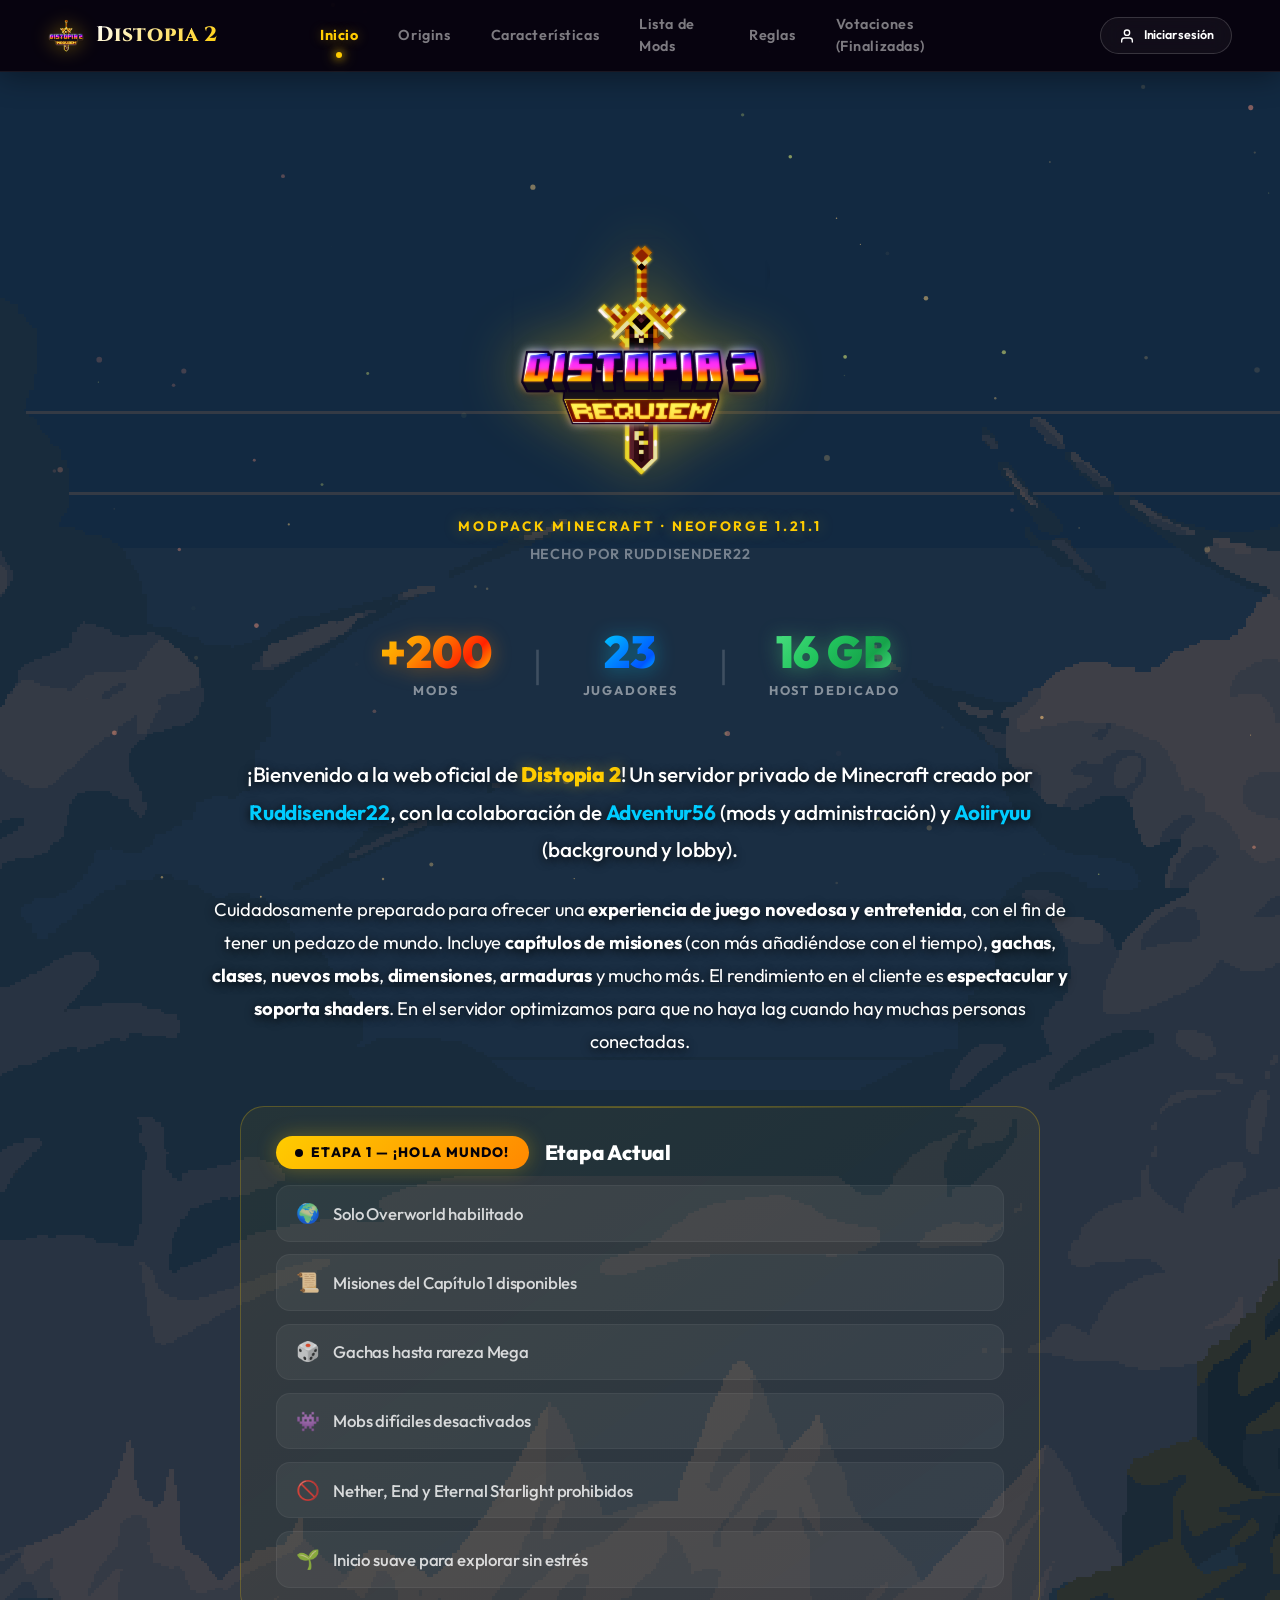
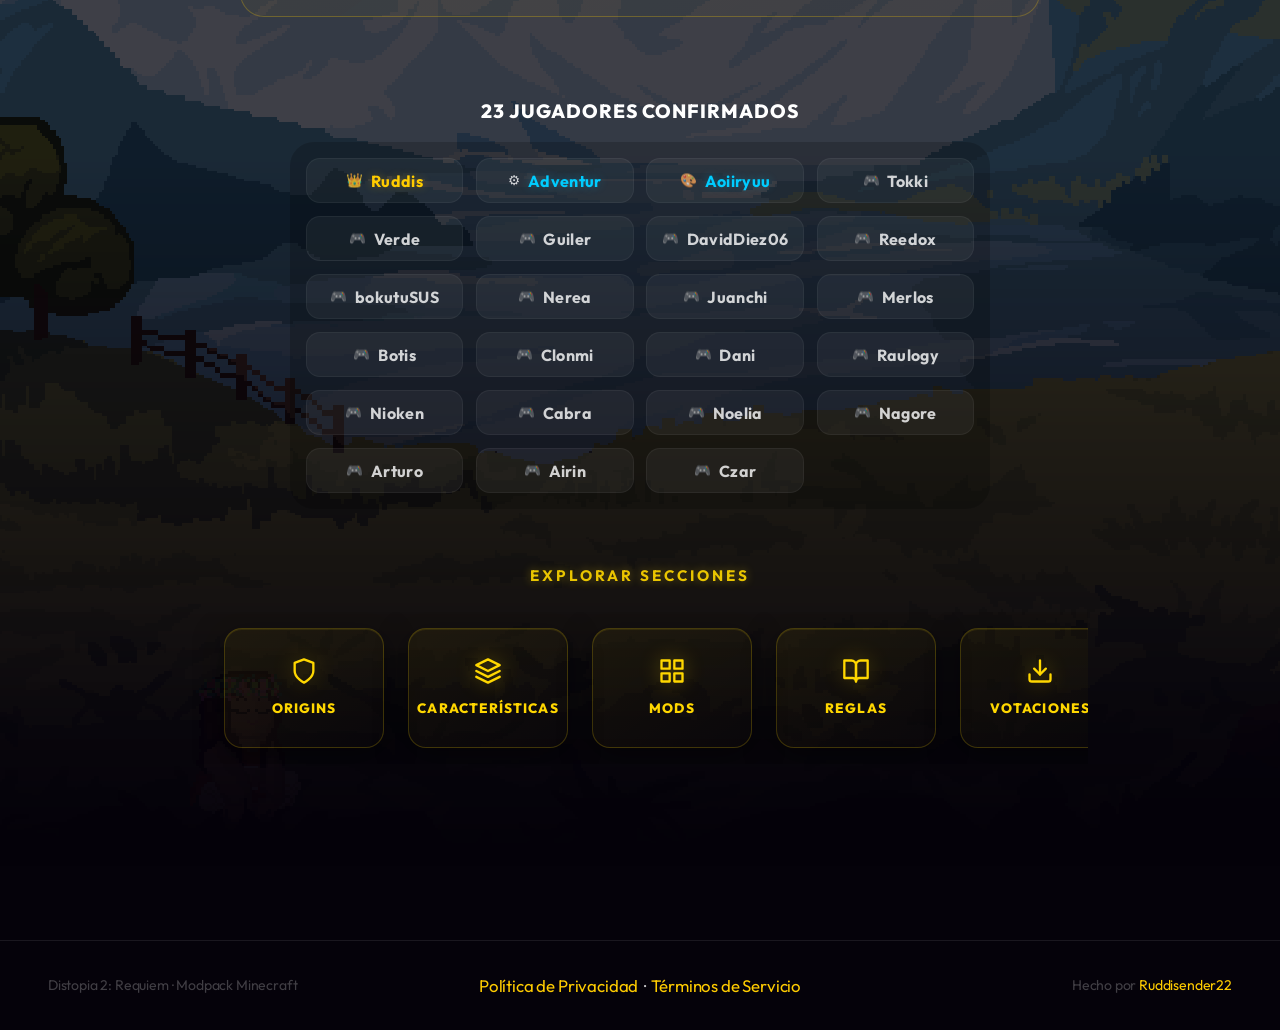
==== index.html @ 8f6f9368 "Adjust player list order and make landing hero background full size" ====
<!DOCTYPE html>
<html lang="es">

<head>
    <meta charset="UTF-8">
    <meta name="viewport" content="width=device-width, initial-scale=1.0">
    <meta name="description"
        content="Distopia 2: Requiem — Servidor Minecraft moddado con razas, clases, progresión por etapas y un mundo refabricado. Explora, lucha y sobrevive.">
    <meta name="theme-color" content="#05020a">
    <title>Distopia 2: Requiem</title>
    <link rel="icon" type="image/png" href="Recursos/IconTransparente.png">
    <link rel="preconnect" href="https://fonts.googleapis.com">
    <link rel="preconnect" href="https://fonts.gstatic.com" crossorigin>
    <link
        href="https://fonts.googleapis.com/css2?family=Inter:wght@400;500;600;700&family=Outfit:wght@500;600;700;800;900&family=Cinzel:wght@400;500;600;700;800;900&display=swap"
        rel="stylesheet">
    <link rel="stylesheet" href="style.css?v=25">
</head>

<body>

    <!-- Ambient background -->
    <canvas id="bg-canvas" aria-hidden="true"></canvas>

    <!-- ══ NAVBAR ══ -->
    <header class="site-navbar">
        <div class="nav-brand">
            <a href="index.html">
                <img src="Recursos/IconTransparente.png" alt="Distopia 2" class="nav-brand-img">
                <span class="nav-brand-title">Distopia 2</span>
            </a>
        </div>
        <nav class="nav-links">
            <a href="index.html" class="nav-link active">Inicio</a>
            <a href="origins.html" class="nav-link">Origins</a>
            <a href="caracteristicas.html" class="nav-link">Características</a>
            <a href="mods.html" class="nav-link">Lista de Mods</a>
            <a href="reglas.html" class="nav-link">Reglas</a>
            <a href="votaciones.html" class="nav-link">Votaciones (Finalizadas)</a>
        </nav>

        <!-- Auth corner inside navbar -->
        <div class="auth-corner" id="auth-corner">
            <div class="login-wrapper" id="login-wrapper">
                <div class="login-visual" aria-hidden="true">
                    <svg class="g-icon" viewBox="0 0 24 24" width="16" height="16" fill="none" stroke="currentColor"
                        stroke-width="2" stroke-linecap="round" stroke-linejoin="round">
                        <path d="M20 21v-2a4 4 0 0 0-4-4H8a4 4 0 0 0-4 4v2"></path>
                        <circle cx="12" cy="7" r="4"></circle>
                    </svg>
                    <span>Iniciar sesión</span>
                </div>
            </div>

            <div class="user-chip" id="user-chip" hidden>
                <img id="user-avatar" class="chip-avatar" src="" alt="">
                <div class="chip-info">
                    <span class="chip-name" id="user-name"></span>
                    <span class="chip-email" id="user-email"></span>
                </div>
                <button class="chip-logout" id="logout-btn" aria-label="Cerrar sesión" title="Cerrar sesión">
                    <svg viewBox="0 0 24 24" width="11" height="11" fill="none" stroke="currentColor" stroke-width="2.5"
                        stroke-linecap="round">
                        <path d="M9 21H5a2 2 0 0 1-2-2V5a2 2 0 0 1 2-2h4M16 17l5-5-5-5M21 12H9" />
                    </svg>
                </button>
            </div>
        </div>
    </header>

    <!-- ══ LANDING HERO ══ -->
    <header class="landing-hero" id="landing-hero">
        <!-- Minecraft pixel-art background -->
        <div class="mc-bg-hero" aria-hidden="true"></div>

        <div class="landing-hero-inner">
            <img src="Recursos/IconTransparente.png" alt="Distopia 2 Requiem" class="landing-logo"
                onerror="this.src='Recursos/Icon.png'">
            <span class="landing-eyebrow">Modpack Minecraft · NeoForge 1.21.1</span>
            <div class="landing-author">Hecho por Ruddisender22</div>

            <!-- Stats -->
            <div class="landing-stats">
                <div class="landing-stat">
                    <span class="landing-stat-value gold">+200</span>
                    <span class="landing-stat-label">Mods</span>
                </div>
                <div class="landing-stat-sep">|</div>
                <div class="landing-stat">
                    <span class="landing-stat-value blue">23</span>
                    <span class="landing-stat-label">Jugadores</span>
                </div>
                <div class="landing-stat-sep">|</div>
                <div class="landing-stat">
                    <span class="landing-stat-value green">16 GB</span>
                    <span class="landing-stat-label">Host Dedicado</span>
                </div>
            </div>

            <!-- Description -->
            <div class="landing-description-container">
                <p class="landing-description">
                    ¡Bienvenido a la web oficial de <span class="brand-name">Distopia 2</span>!
                    Un servidor privado de Minecraft creado por <span class="creator-name">Ruddisender22</span>, 
                    con la colaboración de <span class="creator-name">Adventur56</span> (mods y administración) y 
                    <span class="creator-name">Aoiiryuu</span> (background y lobby).
                </p>
                <p class="landing-description secondary-desc">
                    Cuidadosamente preparado para ofrecer una 
                    <strong>experiencia de juego novedosa y entretenida</strong>, con el fin de tener un pedazo de mundo. 
                    Incluye <strong>capítulos de misiones</strong> (con más añadiéndose con el tiempo), 
                    <strong>gachas</strong>, <strong>clases</strong>, <strong>nuevos mobs</strong>, 
                    <strong>dimensiones</strong>, <strong>armaduras</strong> y mucho más. El rendimiento en el cliente 
                    es <strong>espectacular y soporta shaders</strong>. En el servidor optimizamos para que 
                    no haya lag cuando hay muchas personas conectadas.
                </p>
            </div>

            <!-- Stage Banner -->
            <div class="stage-banner">
                <div class="stage-banner-header">
                    <div class="stage-badge">
                        <span class="pulse-dot"></span>
                        Etapa 1 — ¡Hola Mundo!
                    </div>
                    <span class="stage-banner-title">Etapa Actual</span>
                </div>
                <div class="stage-banner-features">
                    <div class="stage-feature"><span class="feature-icon">🌍</span> Solo Overworld habilitado</div>
                    <div class="stage-feature"><span class="feature-icon">📜</span> Misiones del Capítulo 1 disponibles</div>
                    <div class="stage-feature"><span class="feature-icon">🎲</span> Gachas hasta rareza Mega</div>
                    <div class="stage-feature"><span class="feature-icon">👾</span> Mobs difíciles desactivados</div>
                    <div class="stage-feature"><span class="feature-icon">🚫</span> Nether, End y Eternal Starlight prohibidos</div>
                    <div class="stage-feature"><span class="feature-icon">🌱</span> Inicio suave para explorar sin estrés</div>
                </div>
            </div>

            <!-- Player Roster -->
            <div class="player-roster-section">
                <h3 class="player-roster-title">23 Jugadores Confirmados</h3>
                <div class="player-roster-wrapper">
                    <div class="player-roster-grid" id="player-roster-grid">
                        <div class="roster-player"><span class="roster-role">👑</span><span class="roster-name admin">Ruddis</span></div>
                        <div class="roster-player"><span class="roster-role">⚙️</span><span class="roster-name collab">Adventur</span></div>
                        <div class="roster-player"><span class="roster-role">🎨</span><span class="roster-name collab">Aoiiryuu</span></div>
                        <div class="roster-player"><span class="roster-role">🎮</span><span class="roster-name">Tokki</span></div>
                        <div class="roster-player"><span class="roster-role">🎮</span><span class="roster-name">Verde</span></div>
                        <div class="roster-player"><span class="roster-role">🎮</span><span class="roster-name">Guiler</span></div>
                        <div class="roster-player"><span class="roster-role">🎮</span><span class="roster-name">DavidDiez06</span></div>
                        <div class="roster-player"><span class="roster-role">🎮</span><span class="roster-name">Reedox</span></div>
                        <div class="roster-player"><span class="roster-role">🎮</span><span class="roster-name">bokutuSUS</span></div>
                        <div class="roster-player"><span class="roster-role">🎮</span><span class="roster-name">Nerea</span></div>
                        <div class="roster-player"><span class="roster-role">🎮</span><span class="roster-name">Juanchi</span></div>
                        <div class="roster-player"><span class="roster-role">🎮</span><span class="roster-name">Merlos</span></div>
                        <div class="roster-player"><span class="roster-role">🎮</span><span class="roster-name">Botis</span></div>
                        <div class="roster-player"><span class="roster-role">🎮</span><span class="roster-name">Clonmi</span></div>
                        <div class="roster-player"><span class="roster-role">🎮</span><span class="roster-name">Dani</span></div>
                        <div class="roster-player"><span class="roster-role">🎮</span><span class="roster-name">Raulogy</span></div>
                        <div class="roster-player"><span class="roster-role">🎮</span><span class="roster-name">Nioken</span></div>
                        <div class="roster-player"><span class="roster-role">🎮</span><span class="roster-name">Cabra</span></div>
                        <div class="roster-player"><span class="roster-role">🎮</span><span class="roster-name">Noelia</span></div>
                        <div class="roster-player"><span class="roster-role">🎮</span><span class="roster-name">Nagore</span></div>
                        <div class="roster-player"><span class="roster-role">🎮</span><span class="roster-name">Arturo</span></div>
                        <div class="roster-player"><span class="roster-role">🎮</span><span class="roster-name">Airin</span></div>
                        <div class="roster-player"><span class="roster-role">🎮</span><span class="roster-name">Czar</span></div>
                    </div>
                </div>
            </div>

            <div class="landing-nav-cards-container">
                <span class="nav-circles-label">Explorar Secciones</span>
                <div class="landing-nav-cards-scroll-wrapper">
                    <div class="landing-nav-cards">
                        <a href="origins.html" class="nav-card">
                            <svg viewBox="0 0 24 24" width="28" height="28" fill="none" stroke="currentColor" stroke-width="2" stroke-linecap="round" stroke-linejoin="round"><path d="M12 22s8-4 8-10V5l-8-3-8 3v7c0 6 8 10 8 10z"></path></svg>
                            <span>Origins</span>
                        </a>
                        <a href="caracteristicas.html" class="nav-card">
                            <svg viewBox="0 0 24 24" width="28" height="28" fill="none" stroke="currentColor" stroke-width="2" stroke-linecap="round" stroke-linejoin="round"><polygon points="12 2 2 7 12 12 22 7 12 2"></polygon><polyline points="2 17 12 22 22 17"></polyline><polyline points="2 12 12 17 22 12"></polyline></svg>
                            <span>Características</span>
                        </a>
                        <a href="mods.html" class="nav-card">
                            <svg viewBox="0 0 24 24" width="28" height="28" fill="none" stroke="currentColor" stroke-width="2" stroke-linecap="round" stroke-linejoin="round"><rect x="3" y="3" width="7" height="7"></rect><rect x="14" y="3" width="7" height="7"></rect><rect x="14" y="14" width="7" height="7"></rect><rect x="3" y="14" width="7" height="7"></rect></svg>
                            <span>Mods</span>
                        </a>
                        <a href="reglas.html" class="nav-card">
                            <svg viewBox="0 0 24 24" width="28" height="28" fill="none" stroke="currentColor" stroke-width="2" stroke-linecap="round" stroke-linejoin="round"><path d="M2 3h6a4 4 0 0 1 4 4v14a3 3 0 0 0-3-3H2z"></path><path d="M22 3h-6a4 4 0 0 0-4 4v14a3 3 0 0 1 3-3h7z"></path></svg>
                            <span>Reglas</span>
                        </a>
                        <a href="votaciones.html" class="nav-card">
                            <svg viewBox="0 0 24 24" width="28" height="28" fill="none" stroke="currentColor" stroke-width="2" stroke-linecap="round" stroke-linejoin="round"><path d="M21 15v4a2 2 0 0 1-2 2H5a2 2 0 0 1-2-2v-4"></path><polyline points="7 10 12 15 17 10"></polyline><line x1="12" y1="15" x2="12" y2="3"></line></svg>
                            <span>Votaciones</span>
                        </a>
                    </div>
                </div>
            </div>
        </div>
    </header>

    <!-- ══ AUTH MODAL — premium login wall ══ -->
    <div class="auth-modal-overlay" id="auth-modal-overlay" hidden role="dialog" aria-modal="true"
        aria-label="Iniciar sesión para votar">
        <div class="auth-modal-sheet" id="auth-modal-panel">

            <button class="auth-modal-close" id="auth-modal-close" aria-label="Cerrar">
                <svg viewBox="0 0 24 24" width="14" height="14" fill="none" stroke="currentColor" stroke-width="2.5"
                    stroke-linecap="round">
                    <line x1="18" y1="6" x2="6" y2="18" />
                    <line x1="6" y1="6" x2="18" y2="18" />
                </svg>
            </button>

            <div class="auth-modal-body">
                <!-- Left: editorial -->
                <div class="auth-modal-left">
                    <img src="Recursos/IconTransparente.png" alt="Distopia 2" class="auth-modal-logo"
                        onerror="this.src='Recursos/IconTransparente.png'; this.style.display='none'">
                    <span class="auth-modal-eyebrow">Distopia 2: Requiem</span>
                    <h2 class="auth-modal-headline">Únete a<br>Distopia 2: Requiem</h2>
                    <p class="auth-modal-body-text">Inicia sesión para guardar tus votos y decidir el futuro del
                        servidor. Tu voz cuenta.</p>
                </div>

                <!-- Right: login methods -->
                <div class="auth-modal-right">
                    <div class="auth-tabs">
                        <button class="auth-tab active" id="tab-login">Identificarse</button>
                    </div>

                    <form class="custom-auth-form" id="custom-auth-form">
                        <div class="form-group">
                            <label for="auth-email">Correo Electrónico</label>
                            <input type="email" id="auth-email" placeholder="tu@correo.com" required>
                            <p class="password-warning" style="margin-top: 8px;">Este correo se usará para guardar y
                                recuperar tus votos.</p>
                        </div>
                        <button class="custom-auth-btn" id="custom-auth-submit" type="submit">Entrar a votar</button>
                    </form>

                    <p class="auth-privacy">Al continuar, aceptas el uso de tus datos únicamente para autenticación y
                        votación en Distopia 2.</p>
                </div>
            </div>

        </div>
    </div>

    <!-- ══ TOAST ══ -->
    <div class="toast" id="toast" role="status" aria-live="polite"></div>

    <!-- ══ FOOTER ══ -->
    <footer class="site-footer">
        <div class="footer-inner">
            <p class="footer-brand">Distopia 2: Requiem · Modpack Minecraft</p>
            <p class="footer-links"><a href="privacy.html" class="footer-link">Política de Privacidad</a> &nbsp;·&nbsp;
                <a href="terms.html" class="footer-link">Términos de Servicio</a>
            </p>
            <p class="footer-credit">Hecho por <a href="https://github.com/Ruddisender22" target="_blank"
                    rel="noopener noreferrer" class="footer-link">Ruddisender22</a></p>
        </div>
    </footer>
    <script src="script.js"></script>
</body>

</html>
---- style.css ----
/* ================================================================
   DISTOPIA 2 — style.css v9
   Design: Dark Vibrant · Glassmorphism Premium · Gaming Identity
   Mobile-First · Neon Accents · Aurora Background
   ================================================================ */

/* ── Reset & Tokens ─────────────────────────────────────────── */
*, *::before, *::after { box-sizing: border-box; margin: 0; padding: 0; }
/* CRITICAL: [hidden] must always win over CSS display rules on modals */
[hidden] { display: none !important; }
:root {
  /* ── Dark Palette ── */
  --bg:       #05020a;
  --bg2:      #0f0312;
  --glass:    rgba(255,255,255,0.042);
  --glass-h:  rgba(255,255,255,0.072);
  --glass-b:  rgba(255,255,255,0.08);
  --border:   rgba(255,255,255,0.085);
  --border-h: rgba(255,255,255,0.16);
  --border-s: rgba(255,255,255,0.28);

  /* ── Neon Accents ── */
  --violet:   #ffcc00;
  --violet-d: rgba(255,204,0,0.14);
  --violet-r: rgba(255,204,0,0.38);
  --cyan:     #00ccff;
  --cyan-d:   rgba(0,204,255,0.12);
  --magenta:  #e879f9;
  --orange:   #ff6a00;
  --orange-d: rgba(255,106,0,0.15);
  --orange-r: rgba(255,106,0,0.55);
  --green:    #4ade80;
  --green-d:  rgba(74,222,128,0.15);
  --red:      #f87171;
  --red-d:    rgba(248,113,113,0.15);

  /* ── Text ── */
  --t1: #ffffff;
  --t2: rgba(255,255,255,0.80);
  --t3: rgba(255,255,255,0.48);
  --t4: rgba(255,255,255,0.24);
  --t5: rgba(255,255,255,0.10);

  /* ── Glows ── */
  --glow-v:  0 0 28px rgba(255,204,0,0.45), 0 0 70px rgba(255,204,0,0.18);
  --glow-c:  0 0 28px rgba(0,204,255,0.40),  0 0 70px rgba(0,204,255,0.15);
  --glow-o:  0 0 18px rgba(255,106,0,0.65),  0 0 45px rgba(255,106,0,0.28);
  --glow-g:  0 0 18px rgba(74,222,128,0.50),  0 0 45px rgba(74,222,128,0.22);

  /* ── Geometry ── */
  --r-xs: 6px; --r-sm: 10px; --r-md: 14px;
  --r-lg: 18px; --r-xl: 24px; --r-2xl: 32px;
  --r-pill: 999px;

  /* ── Typography ── */
  --font-body: 'Outfit', system-ui, sans-serif;
  --font-head: 'Outfit', system-ui, sans-serif;
  --font-mc:   'Outfit', sans-serif;

  /* ── Blur ── */
  --blur-sm: blur(12px);
  --blur-md: blur(22px);
  --blur-lg: blur(48px);
}

html { scroll-behavior: smooth; }
body {
  font-family: var(--font-body);
  background: var(--bg);
  color: var(--t2);
  min-height: 100vh;
  overflow-x: hidden;
  -webkit-font-smoothing: antialiased;
  letter-spacing: -0.01em;
  line-height: 1.5;
  font-size: 1.05rem; /* Increased base font size */
}

/* ── Canvas background ──────────────────────────────────────── */
#bg-canvas {
  position: fixed; inset: 0; width: 100%; height: 100%;
  pointer-events: none; z-index: 0;
}

/* ── Z-stack ─────────────────────────────────────────────────── */
.auth-corner         { z-index: 100; }
#modal-overlay       { z-index: 200; }
.auth-modal-overlay  { z-index: 210; }
.toast               { z-index: 300; }

/* ── Utility ─────────────────────────────────────────────────── */
.sr-only { position: absolute; width:1px; height:1px; overflow:hidden; clip:rect(0,0,0,0); white-space:nowrap; }
.hidden  { display: none !important; }

/* ══════════════════════════════════════════════════════════════
   AUTH CORNER
══════════════════════════════════════════════════════════════ */
.auth-corner {
  position: fixed; top: 1.1rem; right: 1.25rem;
  display: flex; align-items: center; gap: 0.75rem;
  z-index: 100;
}
.login-wrapper { position: relative; display: inline-flex; cursor: pointer; }
.login-visual {
  display: flex; align-items: center; gap: 0.55rem;
  padding: 0.5rem 1.1rem;
  background: var(--glass);
  backdrop-filter: var(--blur-sm); -webkit-backdrop-filter: var(--blur-sm);
  border: 1px solid var(--border-h);
  border-radius: var(--r-pill);
  font-size: 0.78rem; font-weight: 600; color: var(--t1);
  white-space: nowrap; cursor: pointer;
  transition: background 0.2s, box-shadow 0.2s, border-color 0.2s;
}
.login-wrapper:hover .login-visual {
  background: var(--glass-h); border-color: var(--violet-r);
  box-shadow: var(--glow-v);
}
.gis-overlay {
  position: absolute; inset: 0; opacity: 0;
  overflow: hidden; border-radius: var(--r-pill); cursor: pointer;
}
.gis-overlay > div, .gis-overlay > iframe { width:100% !important; height:100% !important; }

.user-chip {
  display: flex; align-items: center; gap: 0.55rem;
  padding: 0.3rem 0.85rem 0.3rem 0.4rem;
  background: var(--glass);
  backdrop-filter: var(--blur-sm); -webkit-backdrop-filter: var(--blur-sm);
  border: 1px solid var(--border-h);
  border-radius: var(--r-pill);
  box-shadow: 0 4px 20px rgba(0,0,0,0.3);
}
.chip-avatar { width: 26px; height: 26px; border-radius: 50%; object-fit: cover; }
.chip-info { display: flex; flex-direction: column; }
.chip-name  { font-size: 0.73rem; font-weight: 700; color: var(--t1); line-height: 1.2; }
.chip-email { font-size: 0.6rem; color: var(--t4); }
.chip-logout {
  display: flex; align-items: center; justify-content: center;
  width: 22px; height: 22px; border-radius: 50%;
  background: rgba(255,255,255,0.06); border: 1px solid var(--border);
  color: var(--t3); cursor: pointer; transition: all 0.15s;
}
.chip-logout:hover { background: rgba(248,113,113,0.18); border-color: rgba(248,113,113,0.5); color: var(--red); }

/* ══════════════════════════════════════════════════════════════
   HEADER
══════════════════════════════════════════════════════════════ */
.site-header {
  position: relative; z-index: 10;
  padding: 4.5rem 2rem 2rem;
  max-width: 1600px; margin: 0 auto;
}
.header-inner {
  display: flex; align-items: flex-end; justify-content: space-between;
  gap: 2rem; flex-wrap: wrap;
}
.header-brand { display: flex; align-items: center; gap: 1.5rem; }
.header-logo {
  height: 220px; width: auto;
  border-radius: 12%;
  filter: drop-shadow(0 0 22px rgba(255,204,0,0.4));
  flex-shrink: 0; transition: filter 0.3s, transform 0.3s;
}
.header-logo:hover { filter: drop-shadow(0 0 36px rgba(255,106,0,0.6)); transform: scale(1.02); }
.header-text { display: flex; flex-direction: column; gap: 0.2rem; }
.header-eyebrow {
  font-size: 0.65rem; font-weight: 600; letter-spacing: 0.18em;
  color: var(--violet); text-transform: uppercase;
}
.header-title {
  font-family: var(--font-head);
  font-size: clamp(2rem, 5vw, 3.8rem);
  font-weight: 800; letter-spacing: -0.04em; line-height: 1;
  color: #ffffff;
  text-shadow:
    0 0 40px rgba(255,255,255,0.55),
    0 0 80px rgba(167,139,250,0.20),
    0 2px 10px rgba(0,0,0,0.4);
}
.header-subtitle {
  font-size: 0.82rem; color: var(--t3); max-width: 40ch; line-height: 1.5; margin-top: 0.3rem;
}

.header-stats {
  display: flex; align-items: center; gap: 1.5rem;
  padding: 0.8rem 1.5rem;
  background: var(--glass);
  backdrop-filter: var(--blur-sm); -webkit-backdrop-filter: var(--blur-sm);
  border: 1px solid var(--border);
  border-radius: var(--r-lg);
  flex-shrink: 0;
}
.hstat { display: flex; flex-direction: column; align-items: center; gap: 0.1rem; }
.hstat-val {
  font-family: var(--font-head);
  font-size: 1.5rem; font-weight: 800; color: var(--t1); line-height: 1;
}
.hstat-lbl { font-size: 0.58rem; color: var(--t4); text-transform: uppercase; letter-spacing: 0.1em; }
.hstat-div { width: 1px; height: 1.75rem; background: var(--border); }

.header-rule {
  margin-top: 1.5rem; height: 1px;
  background: linear-gradient(90deg, transparent, rgba(167,139,250,0.55) 30%, rgba(34,211,238,0.55) 70%, transparent);
  box-shadow: 0 0 18px rgba(167,139,250,0.22);
}

/* ══ NAV TABS ══════════════════════════════════════════════════════ */
.site-nav {
  display: flex; gap: 0.4rem; align-items: center;
  padding: 1rem 2rem 0.5rem;
}
.nav-tab {
  display: flex; align-items: center; gap: 0.45rem;
  padding: 0.52rem 1.2rem;
  background: var(--glass);
  backdrop-filter: var(--blur-sm); -webkit-backdrop-filter: var(--blur-sm);
  border: 1px solid var(--border);
  border-radius: var(--r-pill);
  font-family: var(--font-head); font-size: 0.75rem; font-weight: 700;
  color: var(--t3); letter-spacing: 0.05em; cursor: pointer;
  transition: all 0.22s;
}
.nav-tab:hover { background: var(--glass-h); color: var(--t2); border-color: var(--border-h); }
.nav-tab.active {
  background: rgba(167,139,250,0.13);
  border-color: rgba(167,139,250,0.5);
  color: var(--violet);
  box-shadow: 0 0 18px rgba(167,139,250,0.22), inset 0 1px 0 rgba(255,255,255,0.08);
}

/* ══════════════════════════════════════════════════════════════
   LOADING
══════════════════════════════════════════════════════════════ */
.loading-state {
  display: flex; flex-direction: column; align-items: center; justify-content: center;
  min-height: 40vh; gap: 1.25rem;
}
.spinner-ring {
  width: 42px; height: 42px;
  border: 2.5px solid var(--border);
  border-top-color: var(--violet);
  border-radius: 50%;
  animation: spin 0.8s linear infinite;
}
.loading-text { font-size: 0.82rem; color: var(--t3); font-weight: 500; }
@keyframes spin { to { transform: rotate(360deg); } }

/* ══════════════════════════════════════════════════════════════
   MAIN & SECTIONS
══════════════════════════════════════════════════════════════ */
#app { position: relative; z-index: 10; padding-bottom: 5rem; }

/* ══════════════════════════════════════════════════════════════
   SEARCH & FILTERS
══════════════════════════════════════════════════════════════ */
.controls-bar {
  display: flex; flex-wrap: wrap; gap: 1rem;
  padding: 0 2rem; margin: 1rem 0 2.5rem;
  align-items: center; justify-content: space-between;
}
.search-box {
  flex: 1; min-width: 280px; max-width: 500px;
  position: relative; display: flex; align-items: center;
}
.search-box svg {
  position: absolute; left: 1rem; color: var(--t4);
  pointer-events: none;
}
.search-box input {
  width: 100%; padding: 0.8rem 1rem 0.8rem 2.8rem;
  background: var(--glass); border: 1px solid var(--border);
  border-radius: var(--r-pill); color: var(--t1);
  font-family: var(--font-body); font-size: 0.9rem;
  transition: all 0.2s; outline: none;
}
.search-box input:focus {
  background: rgba(0,0,0,0.6); border-color: var(--violet);
  box-shadow: 0 0 15px rgba(139,92,246,0.25);
}
.filter-box {
  display: flex; gap: 0.75rem; flex-wrap: wrap;
}
.filter-box select {
  padding: 0.7rem 2.2rem 0.7rem 1.2rem;
  background: var(--glass) url("data:image/svg+xml,%3Csvg xmlns='http://www.w3.org/2000/svg' width='16' height='16' fill='none' stroke='%23a1a1aa' stroke-width='2' stroke-linecap='round'%3E%3Cpolyline points='4 6 8 10 12 6'/%3E%3C/svg%3E") no-repeat right 0.8rem center;
  border: 1px solid var(--border); border-radius: var(--r-pill);
  color: var(--t2); font-family: var(--font-body); font-size: 0.82rem; font-weight: 600;
  appearance: none; -webkit-appearance: none; cursor: pointer;
  transition: all 0.2s; outline: none;
}
.filter-box select:hover, .filter-box select:focus {
  border-color: var(--violet-r); color: var(--t1); background-color: rgba(255,255,255,0.06);
}
.filter-box select option {
  background: var(--bg); color: var(--t1);
}

.results-grid {
  display: grid;
  grid-template-columns: repeat(auto-fill, minmax(280px, 1fr));
  gap: 1.5rem; padding: 0 2rem 4rem;
}
.no-results {
  grid-column: 1 / -1; padding: 4rem 1rem;
  text-align: center; color: var(--t3); font-size: 1.1rem;
  background: var(--glass); border-radius: var(--r-xl); border: 1px dashed var(--border-h);
}

.section-block { margin-bottom: 3.5rem; }

.section-rule {
  height: 1px; margin: 0 2rem 2rem;
  background: linear-gradient(90deg, transparent, rgba(167,139,250,0.4) 25%, rgba(34,211,238,0.4) 75%, transparent);
  box-shadow: 0 0 14px rgba(167,139,250,0.18);
}

.section-head {
  display: flex; align-items: center; justify-content: space-between;
  padding: 0 2rem; margin-bottom: 1.25rem;
  flex-wrap: wrap; gap: 0.75rem;
}
.section-label-wrap { 
  position: relative;
  display: inline-flex; 
  align-items: center; 
  justify-content: center;
  gap: 0.75rem; 
  padding: 0.8rem 2.8rem;
  z-index: 1;
  animation: badgeGlowPulse 4s infinite alternate;
}
.section-label-wrap::before {
  content: ""; position: absolute; inset: 0; z-index: -2;
  background: linear-gradient(135deg, #ffcc00 0%, #ffcc00 20%, #4a2b85 50%, #ffcc00 80%, #ffcc00 100%);
  background-size: 300% 300%;
  animation: borderShimmer 4s cubic-bezier(0.4, 0, 0.2, 1) infinite;
  clip-path: polygon(0 0, calc(100% - 20px) 0, 100% 20px, 100% 100%, 20px 100%, 0 calc(100% - 20px));
}
.section-label-wrap::after {
  content: ""; position: absolute; inset: 3px; z-index: -1;
  background: linear-gradient(145deg, #0a061c 0%, #170d30 100%);
  clip-path: polygon(0 0, calc(100% - 18px) 0, 100% 18px, 100% 100%, 18px 100%, 0 calc(100% - 18px));
}
.section-label {
  font-family: var(--font-head);
  font-size: clamp(1.2rem, 2.4vw, 1.7rem);
  font-weight: 900; letter-spacing: 0.05em;
  line-height: 1;
  background: linear-gradient(110deg, #ffaa00 0%, #ffcc00 30%, #ffffff 50%, #ffcc00 70%, #ffaa00 100%);
  background-size: 200% auto;
  -webkit-background-clip: text;
  -webkit-text-fill-color: transparent;
  background-clip: text;
  animation: goldShine 3.5s linear infinite;
  filter: drop-shadow(0 2px 4px rgba(0,0,0,0.8));
  text-transform: uppercase;
}
@keyframes goldShine {
  to { background-position: 200% center; }
}
@keyframes borderShimmer {
  0% { background-position: 0% 50%; }
  50% { background-position: 100% 50%; }
  100% { background-position: 0% 50%; }
}
@keyframes badgeGlowPulse {
  0% { filter: drop-shadow(0 8px 16px rgba(0,0,0,0.8)) drop-shadow(0 0 10px rgba(167,139,250,0.3)); }
  100% { filter: drop-shadow(0 8px 16px rgba(0,0,0,0.8)) drop-shadow(0 0 25px rgba(255,204,0,0.5)); }
}
.section-tag {
  padding: 0.18rem 0.65rem;
  background: rgba(0,0,0,0.4); border: 1px solid rgba(255,204,0,0.5);
  border-radius: var(--r-pill);
  font-size: 0.65rem; font-weight: 800; color: #ffcc00;
  letter-spacing: 0.07em; text-transform: uppercase;
  box-shadow: 0 0 10px rgba(0,0,0,0.5);
}
.section-right { display: flex; align-items: center; gap: 0.75rem; }
.section-counter {
  font-family: var(--font-head);
  font-size: 0.72rem; font-weight: 700; color: var(--t4);
  letter-spacing: 0.06em; white-space: nowrap; min-width: 5ch; text-align: right;
}
.section-icon {
  font-size: 1.3rem; line-height: 1;
  filter: drop-shadow(0 0 8px rgba(167,139,250,0.4));
}
.section-score-chip {
  display: flex; align-items: baseline; gap: 0.3rem;
  padding: 0.2rem 0.6rem;
  background: var(--glass); border: 1px solid var(--border);
  border-radius: var(--r-pill);
}
.sscore-val {
  font-family: var(--font-head); font-size: 0.78rem; font-weight: 800; color: var(--t3);
  transition: color 0.2s;
}
.sscore-up { color: var(--green); font-family: var(--font-head); font-size: 0.78rem; font-weight: 800; text-shadow: 0 0 10px rgba(74,222,128,0.55); margin-right: 0.3rem; }
.sscore-down { color: var(--red); font-family: var(--font-head); font-size: 0.78rem; font-weight: 800; text-shadow: 0 0 10px rgba(248,113,113,0.45); }
.sscore-val.pos { color: var(--green); }
.sscore-val.neg { color: var(--red); }
.sscore-lbl { font-size: 0.55rem; color: var(--t4); letter-spacing: 0.07em; text-transform: uppercase; }

/* Section thumbnail nav — hidden (removed from JS) */
.section-thumbs { display: none !important; }
.sthumb { display: none !important; }

/* ══════════════════════════════════════════════════════════════
   SLIDER
══════════════════════════════════════════════════════════════ */
.slider-viewport { position: relative; overflow: hidden; }
.slider-viewport::before, .slider-viewport::after {
  content: ''; position: absolute; top: 0; bottom: 0;
  width: 2.5rem; pointer-events: none; z-index: 4;
}
.slider-viewport::before { left: 0; background: linear-gradient(to right, var(--bg), transparent); }
.slider-viewport::after  { right: 0; background: linear-gradient(to left, var(--bg), transparent); }

.slider-track {
  display: flex; gap: 1.1rem;
  padding: 0.75rem 3.5rem 1.5rem;
  scroll-padding-inline: 3.5rem;
  scroll-snap-type: x mandatory; overflow-x: auto; scroll-behavior: smooth;
  -webkit-overflow-scrolling: touch; scrollbar-width: none;
}
.slider-track::-webkit-scrollbar { display: none; }

.slider-nav {
  position: absolute; top: 50%; transform: translateY(-50%); z-index: 5;
  width: 36px; height: 36px;
  display: flex; align-items: center; justify-content: center;
  background: rgba(12,8,32,0.85);
  backdrop-filter: var(--blur-sm); -webkit-backdrop-filter: var(--blur-sm);
  border: 1px solid var(--border-h); border-radius: 50%;
  color: var(--t1); font-size: 1.15rem; cursor: pointer;
  transition: all 0.2s;
}
.slider-nav:hover { border-color: var(--violet-r); box-shadow: var(--glow-v); }
.slider-nav.prev { left: 0.4rem; }
.slider-nav.next { right: 0.4rem; }
.slider-nav:disabled { opacity: 0.2; cursor: default; }

.slider-dots {
  display: flex; justify-content: center; gap: 0.4rem;
  padding: 0 2rem; margin-top: 0.4rem;
}
.sdot {
  width: 5px; height: 5px; border-radius: 50%;
  background: var(--border-h); border: none; cursor: pointer;
  transition: all 0.28s; padding: 0;
}
.sdot.active {
  width: 18px; border-radius: var(--r-pill);
  background: var(--violet);
  box-shadow: 0 0 8px rgba(167,139,250,0.6);
}

/* ══════════════════════════════════════════════════════════════
   MOD CARD
══════════════════════════════════════════════════════════════ */
.mod-card {
  position: relative; scroll-snap-align: start;
  flex: 0 0 clamp(250px, 72vw, 306px);
  background: linear-gradient(145deg, rgba(255,255,255,0.065) 0%, rgba(255,255,255,0.025) 100%);
  backdrop-filter: var(--blur-md) saturate(160%);
  -webkit-backdrop-filter: var(--blur-md) saturate(160%);
  border: 1px solid rgba(255,255,255,0.11);
  border-radius: var(--r-xl);
  overflow: hidden;
  box-shadow:
    0 8px 32px rgba(0,0,0,0.45),
    0 1px 0 rgba(255,255,255,0.08) inset,
    0 -1px 0 rgba(0,0,0,0.3) inset;
  transition:
    transform 0.3s cubic-bezier(0.34,1.56,0.64,1),
    box-shadow 0.3s, border-color 0.3s;
  cursor: pointer; will-change: transform;
}
/* Mouse-tracking specular refraction (Apple glass effect) */
.mod-card::before {
  content: '';
  position: absolute; inset: 0;
  background: radial-gradient(
    circle at var(--mx, 50%) var(--my, 50%),
    rgba(255,255,255,0.09) 0%,
    rgba(255,255,255,0.03) 35%,
    transparent 65%
  );
  border-radius: inherit;
  pointer-events: none; z-index: 1;
  opacity: 0; transition: opacity 0.4s;
}
.mod-card:hover::before { opacity: 1; }
/* Top specular highlight line */
.mod-card::after {
  content: '';
  position: absolute; top: 0; left: 8%; right: 8%; height: 1px;
  background: linear-gradient(90deg,
    transparent 0%,
    rgba(255,255,255,0.45) 35%,
    rgba(255,255,255,0.7) 50%,
    rgba(255,255,255,0.45) 65%,
    transparent 100%
  );
  pointer-events: none; z-index: 2;
  opacity: 0.35; transition: opacity 0.3s;
}
.mod-card:hover::after { opacity: 0.7; }
.mod-card:hover {
  transform: translateY(-7px);
  box-shadow:
    0 24px 70px rgba(0,0,0,0.6),
    0 0 40px rgba(167,139,250,0.12),
    0 1px 0 rgba(255,255,255,0.12) inset;
  border-color: rgba(255,255,255,0.18);
}
.mod-card.voted-up   { border-color: rgba(74,222,128,0.25); }
.mod-card.voted-down { border-color: rgba(248,113,113,0.22); }
.mod-card.shake { animation: cardShake 0.32s ease-out; }
@keyframes cardShake {
  0%,100%{transform:translateX(0) translateY(-6px)}
  20%{transform:translateX(-4px) translateY(-6px) rotate(-0.4deg)}
  40%{transform:translateX(4px)  translateY(-6px) rotate(0.4deg)}
  60%{transform:translateX(-2px) translateY(-6px)}
  80%{transform:translateX(1px)  translateY(-6px)}
}

/* Image */
.mod-thumb {
  position: relative; width: 100%; aspect-ratio: 16/9;
  overflow: hidden; background: rgba(0,0,0,0.3);
}
.mod-thumb-img {
  width: 100%; height: 100%; object-fit: cover; display: block;
  transition: transform 0.5s cubic-bezier(0.25,0.46,0.45,0.94);
}
.mod-card:hover .mod-thumb-img { transform: scale(1.06); }
.thumb-hover {
  position: absolute; inset: 0;
  background: linear-gradient(to top, rgba(4,2,14,0.72) 0%, transparent 55%);
  opacity: 0; transition: opacity 0.22s;
  display: flex; align-items: flex-end; padding: 0.75rem;
}
.mod-card:hover .thumb-hover { opacity: 1; }
.thumb-label { font-size: 0.7rem; font-weight: 600; color: rgba(255,255,255,0.88); letter-spacing: 0.06em; text-transform: uppercase; }
.thumb-count {
  position: absolute; top: 0.55rem; right: 0.55rem;
  padding: 0.16rem 0.5rem;
  background: rgba(0,0,0,0.6); backdrop-filter: blur(8px);
  border: 1px solid rgba(255,255,255,0.12);
  border-radius: var(--r-pill);
  font-size: 0.58rem; font-weight: 700; color: var(--t2);
}

/* Card body */
.mod-body { padding: 0.9rem 0.9rem 0.8rem; }
.mod-title-row {
  display: flex; align-items: flex-start; justify-content: space-between;
  gap: 0.4rem; margin-bottom: 0.2rem;
}
.mod-tags-row {
  display: flex; flex-wrap: wrap; gap: 0.4rem; margin-bottom: 0.5rem;
}
.mod-name {
  font-family: var(--font-head);
  font-size: 1.15rem; font-weight: 800; color: var(--t1);
  line-height: 1.2; letter-spacing: -0.03em; flex: 1;
  cursor: pointer; transition: color 0.18s;
}
.mod-name:hover { color: var(--violet); }
.mod-type-tag {
  padding: 0.14rem 0.42rem;
  background: var(--violet-d); border: 1px solid var(--violet-r);
  border-radius: var(--r-xs);
  font-size: 0.52rem; font-weight: 800; color: var(--violet);
  letter-spacing: 0.12em; text-transform: uppercase; flex-shrink: 0;
}
.mod-excerpt {
  font-size: 0.85rem; line-height: 1.5; color: var(--t3);
  display: -webkit-box; -webkit-line-clamp: 2; -webkit-box-orient: vertical;
  overflow: hidden; margin-bottom: 0.7rem;
}

/* Mod status — inline in title row (replaces generic MOD tag) */
.mod-type-tag.status-inline.status-confirmed { background: rgba(74,222,128,0.16); border-color: rgba(74,222,128,0.5); color: var(--green); }
.mod-type-tag.status-inline.status-pending   { background: rgba(251,146,60,0.16);  border-color: rgba(251,146,60,0.5);  color: var(--orange); }
.mod-type-tag.status-inline.status-removed   { background: rgba(248,113,113,0.16); border-color: rgba(248,113,113,0.45); color: var(--red); }
.mod-type-tag.status-inline.status-rp        { background: rgba(236,72,153,0.16); border-color: rgba(236,72,153,0.5); color: #ec4899; }

/* Vote row */
.vote-row {
  display: flex; align-items: center; justify-content: space-between;
  padding-top: 0.65rem; border-top: 1px solid var(--border);
}
.score-split { display: flex; align-items: center; gap: 0.6rem; }
.score-pill { display: flex; align-items: center; gap: 0.2rem; }
.score-up { color: var(--green); text-shadow: 0 0 10px rgba(74,222,128,0.35); }
.score-down { color: var(--red); text-shadow: 0 0 10px rgba(248,113,113,0.25); }
.score-val {
  font-family: var(--font-head);
  font-size: 1.05rem; font-weight: 800;
  transition: color 0.2s, transform 0.2s;
}
.score-val.bump { animation: scorePop 0.32s cubic-bezier(0.34,1.56,0.64,1); }
@keyframes scorePop { 0%{transform:scale(1.65)} 100%{transform:scale(1)} }
.score-lbl { font-size: 0.58rem; color: var(--t4); letter-spacing: 0.08em; text-transform: uppercase; }

.vote-group { display: flex; gap: 0.3rem; }
.vote-btn-card {
  display: flex; align-items: center; justify-content: center;
  width: 30px; height: 30px; border-radius: var(--r-sm);
  background: var(--glass-b); border: 1px solid var(--border);
  color: var(--t3); cursor: pointer;
  transition: background 0.15s, border-color 0.15s, color 0.15s, box-shadow 0.15s;
}
.vote-btn-card:hover { background: var(--glass-h); border-color: var(--border-h); color: var(--t1); }
/* Physical stamp press */
.vote-btn-card.stamp { animation: stampPress 0.22s cubic-bezier(0.36,0.07,0.19,0.97); }
@keyframes stampPress {
  0%  {transform:scale(1)}
  35% {transform:scale(0.82) translateY(2px)}
  65% {transform:scale(1.08)}
  100%{transform:scale(1)}
}
.vote-btn-card.up.active { background: var(--green-d); border-color: rgba(74,222,128,0.48); color: var(--green); box-shadow: var(--glow-g); }
.vote-btn-card.dn.active { background: var(--red-d);   border-color: rgba(248,113,113,0.45); color: var(--red);   box-shadow: 0 0 12px rgba(248,113,113,0.35); }
.vote-btn-card.locked { background: rgba(255,255,255,0.03); border-color: rgba(255,255,255,0.06); color: var(--t4); cursor: pointer; }
.vote-btn-card.locked:hover { background: var(--violet-d); border-color: var(--violet-r); color: var(--violet); }
.vote-btn-card.loading { opacity: 0.38; cursor: wait; animation: ldPulse 1.2s ease-in-out infinite; }
@keyframes ldPulse { 0%,100%{opacity:0.38} 50%{opacity:0.2} }

/* ══════════════════════════════════════════════════════════════
   UNVOTED BADGE (neon orange)
══════════════════════════════════════════════════════════════ */
.unvoted-badge {
  position: absolute; top: 8px; left: 8px;
  display: flex; align-items: center; gap: 0.28rem;
  padding: 0.22rem 0.65rem 0.22rem 0.45rem;
  background: var(--orange-d);
  backdrop-filter: blur(14px) saturate(200%);
  -webkit-backdrop-filter: blur(14px) saturate(200%);
  border: 1px solid var(--orange-r);
  border-radius: var(--r-pill);
  box-shadow: var(--glow-o);
  z-index: 5; pointer-events: none; white-space: nowrap;
  animation: badgePulse 2.6s ease-in-out infinite;
}
.unvoted-badge.hidden { display: none; }
.unvoted-bang {
  font-size: 0.65rem; font-weight: 900; color: #ffaa00;
  text-shadow: 0 0 8px rgba(255,170,0,0.9), 0 0 18px rgba(255,120,0,0.65);
  animation: bangWiggle 2.6s ease-in-out infinite;
}
.unvoted-text {
  font-size: 0.58rem; font-weight: 700;
  color: rgba(255,200,100,0.95); letter-spacing: 0.06em; text-transform: uppercase;
}
@keyframes badgePulse {
  0%,100%{ box-shadow: var(--glow-o); border-color: var(--orange-r); }
  50%    { box-shadow: 0 0 22px rgba(251,146,60,0.8), 0 0 55px rgba(251,100,0,0.4); border-color: rgba(255,180,60,0.9); }
}
@keyframes bangWiggle {
  0%,70%,100%{transform:rotate(0)} 72%{transform:rotate(-9deg) scale(1.18)} 76%{transform:rotate(9deg) scale(1.18)} 80%{transform:rotate(-5deg)} 85%{transform:rotate(4deg)}
}

/* ══════════════════════════════════════════════════════════════
   PARTICLES (neon orange/gold)
══════════════════════════════════════════════════════════════ */
.vote-particle { will-change: transform, opacity; }
@keyframes particleFly {
  0%   { opacity: 1;   transform: translate(0,0) scale(1); }
  60%  { opacity: 0.6; }
  100% { opacity: 0;   transform: translate(var(--dx),var(--dy)) scale(0); }
}

/* ══════════════════════════════════════════════════════════════
   MOD DETAIL MODAL
══════════════════════════════════════════════════════════════ */
.modal-backdrop {
  position: fixed; inset: 0; z-index: 200;
  background: rgba(4,2,14,0.72);
  backdrop-filter: var(--blur-sm); -webkit-backdrop-filter: var(--blur-sm);
  display: flex; align-items: center; justify-content: center;
  padding: 1rem; animation: backdropIn 0.2s ease;
}
@keyframes backdropIn { from{opacity:0} to{opacity:1} }

.modal-sheet {
  position: relative; width: 96%; max-width: 1500px; height: 92vh; max-height: 92vh;
  background: linear-gradient(145deg, rgba(10,6,28,0.95), rgba(6,4,18,0.97));
  border: 1px solid rgba(255,255,255,0.3);
  border-radius: var(--r-2xl);
  box-shadow: 0 40px 100px rgba(0,0,0,0.85), 0 0 80px rgba(167,139,250,0.25), inset 0 2px 3px rgba(255,255,255,0.4), inset 0 0 40px rgba(255,255,255,0.1);
  overflow: hidden; display: flex; flex-direction: column;
  animation: modalIn 0.3s cubic-bezier(0.34,1.56,0.64,1);
}
@keyframes modalIn { from{opacity:0;transform:scale(0.93) translateY(18px)} to{opacity:1;transform:none} }

.modal-close-btn {
  position: absolute; top: 1rem; right: 1rem; z-index: 10;
  width: 30px; height: 30px; border-radius: 50%;
  background: rgba(0,0,0,0.65); backdrop-filter: blur(8px); -webkit-backdrop-filter: blur(8px);
  border: 1px solid rgba(255,255,255,0.2);
  color: #fff; cursor: pointer;
  display: flex; align-items: center; justify-content: center;
  transition: all 0.15s;
}
.modal-close-btn:hover { background: rgba(248,113,113,0.8); border-color: var(--red); color: #fff; }

.modal-split {
  display: grid; grid-template-columns: clamp(320px, 28%, 420px) 1fr;
  flex: 1; overflow: hidden; min-height: 0;
}
.modal-left {
  background: rgba(255,255,255,0.06);
  backdrop-filter: blur(24px) saturate(180%); -webkit-backdrop-filter: blur(24px) saturate(180%);
  border-right: 1px solid rgba(255,255,255,0.35);
  box-shadow: 15px 0 40px rgba(0,0,0,0.6), inset -1px 0 15px rgba(255,255,255,0.15);
  z-index: 5;
  overflow-y: auto; position: relative;
  scrollbar-width: thin; scrollbar-color: rgba(255,255,255,0.25) transparent;
}
.modal-left::-webkit-scrollbar { width: 3px; }
.modal-left::-webkit-scrollbar-thumb { background: var(--border-h); border-radius: 2px; }
.modal-left-scroll { padding: 1.75rem; }

.modal-eyebrow { font-size: 0.62rem; font-weight: 600; letter-spacing: 0.15em; color: var(--cyan); text-transform: uppercase; margin-bottom: 0.35rem; }
.modal-title {
  font-family: var(--font-head);
  font-size: clamp(1.8rem, 3.5vw, 2.6rem);
  font-weight: 900;
  letter-spacing: -0.03em; line-height: 1.1; margin-bottom: 1.2rem;
  background: linear-gradient(135deg, #ffcc00 0%, #ff8800 40%, #ff2200 75%, #ffcc00 100%);
  background-size: 200% auto;
  -webkit-background-clip: text; -webkit-text-fill-color: transparent;
  background-clip: text;
  animation: gradientTitle 3.5s linear infinite;
  filter: drop-shadow(0 0 18px rgba(255,255,255,0.3));
}
@keyframes gradientTitle {
  to { background-position: 200% center; }
}
.modal-score-row { margin-bottom: 1.1rem; }
.modal-score-card {
  display: inline-flex; align-items: baseline; gap: 0.35rem;
  padding: 0.45rem 0.9rem;
  background: var(--glass); border: 1px solid var(--border);
  border-radius: var(--r-md);
}
.modal-score-number { font-family: var(--font-head); font-size: 1.6rem; font-weight: 800; color: var(--t1); transition: color 0.2s; }
.score-up .modal-score-number, .score-up svg { color: var(--green); text-shadow: 0 0 16px rgba(74,222,128,0.65); }
.score-down .modal-score-number, .score-down svg { color: var(--red);   text-shadow: 0 0 16px rgba(248,113,113,0.55); }
.modal-score-label { font-size: 0.65rem; color: var(--t3); }

.mmv-score { display: flex; gap: 0.8rem; align-items: center; font-family: var(--font-head); font-weight: 800; font-size: 1.1rem; }
.m-score-up { color: var(--green); }
.m-score-down { color: var(--red); }
.modal-desc {
  font-size: 1rem; line-height: 1.7; color: var(--t2); margin-bottom: 1.5rem;
  background: rgba(255, 255, 255, 0.03);
  border: 1px solid rgba(255, 255, 255, 0.08);
  padding: 1.25rem;
  border-radius: var(--r-lg);
  box-shadow: inset 0 2px 10px rgba(255, 255, 255, 0.02);
}
.auth-modal-logo {
  height: 80px; width: 80px; object-fit: contain;
  margin-bottom: 0.8rem; border-radius: 15%;
}
.modal-desc p:last-child { margin-bottom: 0; }

.modal-actions { display: flex; gap: 0.55rem; flex-wrap: wrap; }
.action-btn {
  flex: 1; min-width: 105px;
  display: flex; align-items: center; justify-content: center; gap: 0.4rem;
  padding: 0.65rem 1rem; border-radius: var(--r-md);
  font-size: 0.78rem; font-weight: 700; letter-spacing: 0.02em;
  cursor: pointer; transition: all 0.2s; border: 1.5px solid;
}
.action-btn.sm { padding: 0.48rem 0.8rem; font-size: 0.72rem; }
.action-btn.support { background: var(--green-d); border-color: rgba(74,222,128,0.38); color: var(--green); }
.action-btn.support:hover, .action-btn.support.active { background: rgba(74,222,128,0.22); border-color: var(--green); box-shadow: var(--glow-g); }
.action-btn.reject  { background: var(--red-d);   border-color: rgba(248,113,113,0.32); color: var(--red); }
.action-btn.reject:hover,  .action-btn.reject.active  { background: rgba(248,113,113,0.22); border-color: var(--red);   box-shadow: 0 0 18px rgba(248,113,113,0.4); }
.action-btn:disabled { opacity: 0.32; cursor: not-allowed; }

/* Bento grid — hidden (replaced by unified carousel) */
.modal-right { position: relative; overflow: hidden; display: flex; flex-direction: column; background: radial-gradient(circle at center, rgba(15,10,35,0.85) 0%, rgba(5,3,15,0.98) 100%); }
.bento-grid { display: none !important; }

/* Gallery carousel — visible on ALL screen sizes */
.modal-gallery {
  display: flex; flex-direction: column;
  flex: 1; position: relative; overflow: hidden;
  min-height: 0;
}
.modal-mobile-vote { display: none; }
.gallery-track {
  display: flex; flex: 1; min-height: 0;
  transition: transform 0.32s cubic-bezier(0.25,0.46,0.45,0.94);
  will-change: transform;
}
.gallery-slide { flex: 0 0 100%; height: 100%; display: flex; align-items: center; justify-content: center; }
.gallery-slide img { width: 100%; height: 100%; object-fit: contain; display: block; }
.gallery-nav {
  position: absolute; top: 50%; transform: translateY(-50%);
  background: rgba(0,0,0,0.55); border: 1px solid var(--border-h); border-radius: 50%;
  color: var(--t1); width: 34px; height: 34px;
  display:flex; align-items:center; justify-content:center; cursor:pointer; font-size:1.1rem;
  transition: all 0.15s;
}
.gallery-nav.prev { left: 0.65rem; }
.gallery-nav.next { right: 0.65rem; }
.gallery-nav:hover { background: rgba(167,139,250,0.22); border-color: var(--violet-r); box-shadow: var(--glow-v); }
.gallery-dots { display:flex; gap:0.35rem; justify-content:center; padding:0.5rem; }
.gallery-dot { width:5px; height:5px; border-radius:50%; background:var(--border-h); border:none; cursor:pointer; padding:0; transition:all 0.2s; }
.gallery-dot.active { background:var(--violet); box-shadow:0 0 6px rgba(167,139,250,0.6); width:16px; border-radius:var(--r-pill); }
.gallery-counter { position:absolute; bottom:0.5rem; left:0.55rem; background:rgba(0,0,0,0.65); border:1px solid var(--border); border-radius:var(--r-pill); padding:0.15rem 0.55rem; font-size:0.62rem; color:var(--t2); font-weight:600; }

/* ══════════════════════════════════════════════════════════════
   AUTH MODAL — Premium dark glassmorphism
══════════════════════════════════════════════════════════════ */
.auth-modal-overlay {
  position: fixed; inset: 0; z-index: 210;
  background: rgba(4,2,14,0.75);
  backdrop-filter: var(--blur-sm); -webkit-backdrop-filter: var(--blur-sm);
  display: flex; align-items: center; justify-content: center;
  padding: 1rem;
}
/* Fade-in when visible */
.auth-modal-overlay:not([hidden]) { animation: backdropIn 0.25s ease forwards; }
/* Fade-out on close */
.auth-modal-overlay.closing {
  animation: backdropOut 0.25s ease forwards;
  pointer-events: none;
}
@keyframes backdropOut { from{opacity:1} to{opacity:0} }

.auth-modal-sheet {
  position: relative; width: 100%; max-width: 840px;
  background: linear-gradient(145deg, rgba(10,6,30,0.97), rgba(6,3,18,0.99));
  border: 1px solid var(--border-h);
  border-radius: var(--r-2xl);
  box-shadow: 0 40px 100px rgba(0,0,0,0.75), 0 0 50px rgba(139,92,246,0.12);
  overflow: hidden;
  animation: modalIn 0.32s cubic-bezier(0.34,1.56,0.64,1);
}
.auth-modal-closing {
  animation: modalOut 0.22s ease forwards;
}
@keyframes modalOut { from{opacity:1;transform:scale(1)} to{opacity:0;transform:scale(0.94)} }

.auth-modal-close {
  position: absolute; top: 1rem; right: 1rem; z-index: 10;
  width: 30px; height: 30px; border-radius: 50%;
  background: rgba(255,255,255,0.07); border: 1px solid var(--border-h);
  color: var(--t2); cursor: pointer;
  display: flex; align-items: center; justify-content: center;
  transition: all 0.15s;
}
.auth-modal-close:hover { background: rgba(248,113,113,0.18); border-color: rgba(248,113,113,0.5); color: var(--red); }

.auth-modal-body {
  display: grid; grid-template-columns: 1fr 1fr; min-height: 440px;
}

.auth-modal-left {
  padding: 2.75rem 2.5rem;
  background: linear-gradient(135deg, rgba(139,92,246,0.07) 0%, rgba(34,211,238,0.05) 100%);
  border-right: 1px solid var(--border);
  display: flex; flex-direction: column; justify-content: center; gap: 1rem;
}
.auth-modal-logo {
  height: 40px;
  width: auto;
  max-width: 180px;
  object-fit: contain;
  display: block;
  flex-shrink: 0;
  align-self: flex-start;
}
.auth-modal-eyebrow {
  font-size: 0.6rem; font-weight: 700; letter-spacing: 0.18em;
  color: var(--violet); text-transform: uppercase;
}
.auth-modal-headline {
  font-family: var(--font-head);
  font-size: clamp(1.8rem, 4vw, 2.5rem);
  font-weight: 800; line-height: 1; letter-spacing: -0.05em;
  background: linear-gradient(115deg, #ffcc00 0%, #ff3366 50%, #ff0000 100%);
  -webkit-background-clip: text; -webkit-text-fill-color: transparent;
  background-clip: text;
}
.auth-modal-body-text { font-size: 0.82rem; line-height: 1.65; color: var(--t3); max-width: 30ch; }
.auth-modal-perks { list-style: none; display: flex; flex-direction: column; gap: 0.55rem; margin-top: 0.5rem; }
.auth-modal-perks li {
  display: flex; align-items: center; gap: 0.5rem;
  font-size: 0.76rem; font-weight: 500; color: var(--t2);
}
.auth-modal-perks li svg { color: var(--green); flex-shrink: 0; }

.auth-modal-right {
  padding: 2.5rem;
  display: flex; flex-direction: column; align-items: center; justify-content: center; gap: 1.5rem;
}
.auth-method-label {
  font-size: 0.68rem; font-weight: 600; color: var(--t3);
  letter-spacing: 0.12em; text-transform: uppercase; align-self: flex-start;
}
.auth-gis-container {
  width: 100%;
  /* Hidden by default; shown only if GIS renderButton succeeds */
}
/* Custom Auth Form styling */
.auth-tabs { display: flex; gap: 0.5rem; width: 100%; margin-bottom: 1.5rem; background: rgba(255,255,255,0.05); padding: 0.3rem; border-radius: var(--r-md); }
.auth-tab { flex: 1; padding: 0.6rem; border-radius: var(--r-sm); border: none; background: transparent; color: var(--t3); font-size: 0.8rem; font-weight: 600; cursor: pointer; transition: all 0.2s; }
.auth-tab.active { background: rgba(255,255,255,0.1); color: var(--t1); box-shadow: 0 2px 10px rgba(0,0,0,0.2); }
.auth-tab:hover:not(.active) { color: var(--t1); }
.custom-auth-form { width: 100%; display: flex; flex-direction: column; gap: 1rem; }
.form-group { display: flex; flex-direction: column; gap: 0.4rem; }
.form-group label { font-size: 0.7rem; font-weight: 600; color: var(--t2); }
.form-group input { width: 100%; padding: 0.8rem 1rem; border-radius: var(--r-md); background: rgba(0,0,0,0.3); border: 1px solid rgba(255,255,255,0.15); color: var(--t1); font-family: var(--font-body); outline: none; transition: border-color 0.2s; box-sizing: border-box; }
.password-input-wrap { position: relative; width: 100%; display: flex; align-items: center; }
.password-input-wrap input { padding-right: 3rem; }
.toggle-password-btn { position: absolute; right: 10px; background: none; border: none; color: rgba(255,255,255,0.6); cursor: pointer; padding: 0.5rem; display: flex; align-items: center; justify-content: center; transition: color 0.2s; outline: none; z-index: 10; }
.toggle-password-btn svg { width: 20px; height: 20px; }
.toggle-password-btn:hover { color: #fff; }
.form-group input:-webkit-autofill + .toggle-password-btn { color: #000; }
.form-group input:-webkit-autofill + .toggle-password-btn:hover { color: #333; }
.form-group input:focus { border-color: var(--violet); background: rgba(0,0,0,0.5); }
.password-warning { font-size: 0.65rem; color: var(--orange); margin-top: 0.3rem; line-height: 1.4; background: rgba(251,146,60,0.1); padding: 0.5rem; border-radius: var(--r-sm); border: 1px solid rgba(251,146,60,0.2); }
.custom-auth-btn { padding: 0.8rem; border-radius: var(--r-md); background: var(--violet-d); border: 1px solid var(--violet-r); color: var(--violet); font-weight: 700; cursor: pointer; transition: all 0.2s; margin-top: 0.5rem; }
.custom-auth-btn:hover { background: var(--violet); color: #fff; box-shadow: var(--glow-v); }
.custom-auth-btn:disabled { opacity: 0.5; cursor: wait; }
.auth-privacy {
  font-size: 0.6rem; color: var(--t4); text-align: center; line-height: 1.55;
  max-width: 28ch; margin-top: 0.5rem;
}

/* ══════════════════════════════════════════════════════════════
   TOAST
══════════════════════════════════════════════════════════════ */
.toast {
  position: fixed; bottom: 1.5rem; left: 50%;
  transform: translateX(-50%) translateY(120%);
  padding: 0.6rem 1.3rem;
  background: rgba(10,6,28,0.94); color: var(--t1);
  backdrop-filter: var(--blur-md); -webkit-backdrop-filter: var(--blur-md);
  border: 1px solid rgba(255,255,255,0.12);
  border-radius: var(--r-pill);
  font-size: 0.8rem; font-weight: 600; white-space: nowrap;
  z-index: 300; box-shadow: 0 8px 32px rgba(0,0,0,0.6);
  transition: transform 0.3s cubic-bezier(0.34,1.56,0.64,1), opacity 0.3s;
  opacity: 0; pointer-events: none;
}
.toast.show { transform: translateX(-50%) translateY(0); opacity: 1; }

/* ══════════════════════════════════════════════════════════════
   FOOTER
══════════════════════════════════════════════════════════════ */
.site-footer { position: relative; z-index: 10; border-top: 1px solid var(--border); padding: 1.5rem 2rem; margin-top: 2rem; }
.footer-inner { display:flex; align-items:center; justify-content:space-between; flex-wrap:wrap; gap:0.5rem; max-width:1600px; margin:0 auto; }
.footer-brand { font-size: 0.72rem; color: var(--t4); }
.footer-credit { font-size: 0.7rem; color: var(--t4); }
.footer-link { color: var(--violet); text-decoration: none; transition: color 0.15s; }
.footer-link:hover { color: var(--cyan); }

.error-state { padding: 3rem; text-align: center; }
.error-state h2 { color: var(--red); margin-bottom: 0.75rem; }
.error-state pre { font-size: 0.7rem; color: var(--t3); margin-top: 0.5rem; white-space: pre-wrap; }

/* ══════════════════════════════════════════════════════════════
   MOBILE
══════════════════════════════════════════════════════════════ */
@media (max-width: 768px) {
  .site-header { padding: 4rem 1rem 1.5rem; }
  .header-inner { flex-direction: column; align-items: flex-start; gap: 1.1rem; }
  .header-brand { flex-direction: column; gap: 0.75rem; }
  .header-logo { height: 80px; }
  .header-stats { width: 100%; justify-content: space-around; }
  .hstat-val { font-size: 1.2rem; }

  .auth-corner { top: 0.7rem; right: 0.9rem; }
  .chip-email { display: none; }

  .section-head { padding: 0 1rem; }
  .section-thumbs { display: none; }
  .slider-track { padding: 0.5rem 1rem 1.1rem; gap: 0.8rem; }
  .slider-viewport::before, .slider-viewport::after { width: 1.25rem; }
  .slider-nav { display: none; }
  .slider-dots { padding: 0 1rem; }
  .section-rule { margin: 0 1rem 1.5rem; }
  .mod-card { flex: 0 0 calc(86vw); }

  /* Mod detail modal: bottom sheet */
  .modal-backdrop { align-items: flex-end; padding: 0; }
  .modal-sheet { width:100%; max-height:92vh; border-radius:var(--r-2xl) var(--r-2xl) 0 0; animation:sheetUp 0.32s cubic-bezier(0.34,1.56,0.64,1); }
  @keyframes sheetUp { from{transform:translateY(100%)} to{transform:none} }
  .modal-split { display:flex; flex-direction:column; overflow-y:auto; max-height:calc(92vh - 64px); }
  .modal-left { border-right:none; border-bottom:1px solid var(--border); overflow-y:visible; }
  .modal-left-scroll { padding: 1.25rem; }
  .bento-grid { display: none; }
  .modal-gallery { display:block; position:relative; overflow:hidden; height:210px; flex-shrink:0; }
  .gallery-track { height:100%; }
  .gallery-slide { height:100%; }
  .gallery-slide img { height:100%; aspect-ratio:unset; }
  .modal-actions { display: none; }
  .modal-mobile-vote {
    display:flex; align-items:center; gap:0.55rem;
    position:sticky; bottom:0; z-index:10; padding:0.7rem 1.1rem;
    background: rgba(6,3,18,0.98); border-top:1px solid var(--border);
    backdrop-filter: var(--blur-sm);
  }
  .mmv-score { display:flex; align-items:baseline; gap:0.2rem; font-family:var(--font-head); font-size:1.1rem; font-weight:800; color:var(--t1); flex-shrink:0; margin-right:auto; }
  .mmv-score span:last-child { font-size:0.58rem; color:var(--t4); }

  /* Auth modal: full-screen bottom sheet */
  .auth-modal-overlay { align-items: flex-end; padding: 0; }
  .auth-modal-sheet { border-radius: var(--r-2xl) var(--r-2xl) 0 0; max-width:100%; animation: sheetUp 0.32s cubic-bezier(0.34,1.56,0.64,1); }
  .auth-modal-body { grid-template-columns: 1fr; min-height: auto; }
  .auth-modal-left { border-right: none; border-bottom: 1px solid var(--border); padding: 1.75rem 1.5rem 1.5rem; }
  .auth-modal-logo { height: 30px; }
  .auth-modal-headline { font-size: 1.7rem; }
  .auth-modal-body-text { max-width: none; }
  .auth-modal-perks { display: none; }
  .auth-modal-right { padding: 1.5rem; }
  .auth-method-label { align-self: center; }

  .toast { bottom: 5rem; width: calc(100% - 2rem); text-align: center; white-space: normal; }
}

/* ══════════════════════════════════════════════════════════════
   WIDE DESKTOP
══════════════════════════════════════════════════════════════ */
@media (min-width: 1200px) {
  .mod-card { flex: 0 0 295px; }
  .slider-track { padding: 1rem 3rem 1.5rem; gap: 1.4rem; }
  .section-head { padding: 0 3rem; }
  .section-rule { margin: 0 3rem 2rem; }
  .slider-dots { padding: 0 3rem; }
  .site-header { padding: 5.5rem 3rem 2.5rem; }
  .slider-viewport::before, .slider-viewport::after { width: 3rem; }
}
@media (min-width: 1500px) { .mod-card { flex: 0 0 312px; } }

/* ══════════════════════════════════════════════════════════════
   SERVIDOR PAGE (legacy — kept for compat)
══════════════════════════════════════════════════════════════ */
.server-hero {
  padding: 4.5rem 2rem 2.5rem; text-align: center;
  position: relative; z-index: 10;
}
.server-hero-inner { max-width: 580px; margin: 0 auto; }
.server-eyebrow {
  display: block; font-size: 0.65rem; font-weight: 700;
  letter-spacing: 0.2em; color: var(--violet); text-transform: uppercase;
  margin-bottom: 0.75rem;
}
.server-title {
  font-family: var(--font-head);
  font-size: clamp(2.2rem, 5.5vw, 4rem);
  font-weight: 800; letter-spacing: -0.055em; line-height: 0.95;
  color: #ffffff;
  text-shadow: 0 0 45px rgba(255,255,255,0.5), 0 0 100px rgba(167,139,250,0.2);
  margin-bottom: 1.1rem;
}
.server-desc {
  font-size: 0.88rem; color: var(--t3); line-height: 1.65;
  max-width: 46ch; margin: 0 auto;
}
.server-sections {
  display: grid;
  grid-template-columns: repeat(auto-fit, minmax(220px, 1fr));
  gap: 1.15rem; padding: 0 2rem 6rem;
  max-width: 1000px; margin: 0 auto;
  position: relative; z-index: 10;
}
.server-card {
  position: relative; padding: 1.85rem 1.75rem;
  background: linear-gradient(145deg, rgba(255,255,255,0.06) 0%, rgba(255,255,255,0.02) 100%);
  backdrop-filter: var(--blur-md) saturate(140%);
  -webkit-backdrop-filter: var(--blur-md) saturate(140%);
  border: 1px solid rgba(255,255,255,0.1);
  border-radius: var(--r-2xl);
  box-shadow: 0 8px 32px rgba(0,0,0,0.4), 0 1px 0 rgba(255,255,255,0.07) inset;
  transition: transform 0.3s cubic-bezier(0.34,1.56,0.64,1), box-shadow 0.3s, border-color 0.3s;
  overflow: hidden;
}
.server-card::after {
  content: '';
  position: absolute; top: 0; left: 8%; right: 8%; height: 1px;
  background: linear-gradient(90deg, transparent, rgba(255,255,255,0.5) 50%, transparent);
  pointer-events: none; opacity: 0.4;
}
.server-card:hover {
  transform: translateY(-6px);
  box-shadow: 0 22px 60px rgba(0,0,0,0.55), 0 0 35px rgba(167,139,250,0.12), 0 1px 0 rgba(255,255,255,0.1) inset;
  border-color: rgba(167,139,250,0.22);
}
.server-card.coming { cursor: default; }
.server-card-icon { font-size: 2rem; margin-bottom: 1rem; display: block; filter: drop-shadow(0 0 12px rgba(167,139,250,0.45)); }
.server-card h3 { font-family: var(--font-head); font-size: 0.98rem; font-weight: 800; color: var(--t1); letter-spacing: -0.02em; margin-bottom: 0.55rem; }
.server-card p { font-size: 0.75rem; color: var(--t3); line-height: 1.6; margin-bottom: 1.1rem; }
.soon-tag {
  display: inline-block; padding: 0.16rem 0.6rem;
  background: var(--violet-d); border: 1px solid var(--violet-r);
  border-radius: var(--r-pill);
  font-size: 0.57rem; font-weight: 700; color: var(--violet);
  letter-spacing: 0.1em; text-transform: uppercase;
}

/* ══════════════════════════════════════════════════════════════
   MOBILE RESPONSIVE
══════════════════════════════════════════════════════════════ */
@media (max-width: 900px) {
  .modal-split { display: flex; flex-direction: column-reverse; }
  .modal-right { flex: none; height: 40vh; border-bottom: 1px solid rgba(255,255,255,0.2); }
  .modal-left { flex: 1; border-right: none; box-shadow: none; }
  .modal-gallery { height: 100%; }
}

/* ══════════════════════════════════════════════════════════════
   LEGAL PAGES
══════════════════════════════════════════════════════════════ */
.legal-wrap {
  position: relative; max-width: 800px; margin: 4rem auto; padding: 3rem 2rem;
  background: var(--surface-m); border: 1px solid var(--border);
  border-radius: var(--r-xl); box-shadow: 0 12px 40px rgba(0,0,0,0.5);
  backdrop-filter: var(--blur-sm); z-index: 10;
}
.legal-header { text-align: center; margin-bottom: 3rem; }
.legal-logo { max-width: 140px; margin-bottom: 1.5rem; border-radius: 15%; }
.legal-title { font-family: var(--font-head); font-size: 2.5rem; color: var(--t1); letter-spacing: -0.02em; }
.legal-content h2 { font-family: var(--font-head); color: #ffcc00; margin-top: 2.5rem; margin-bottom: 1rem; font-size: 1.4rem; }
.legal-content p { color: var(--t3); line-height: 1.7; margin-bottom: 1rem; font-size: 1.05rem; }
.legal-back {
  display: inline-block; margin-top: 3rem; padding: 0.8rem 1.5rem;
  background: rgba(255,255,255,0.05); border: 1px solid rgba(255,255,255,0.1);
  border-radius: var(--r-md); color: var(--t1); font-weight: 600;
  text-decoration: none; transition: 0.2s ease;
}
.legal-back:hover { background: rgba(255,255,255,0.1); }

/* ── ELIMINATED MOD INDICATOR ── */
.mod-card.is-eliminated {
  position: relative;
  border-color: rgba(248, 113, 113, 0.5);
  opacity: 0.65; filter: grayscale(0.5);
}
.eliminated-stamp {
  position: absolute; top: 50%; left: 50%;
  transform: translate(-50%, -50%) rotate(-15deg);
  font-family: var(--font-head);
  font-size: clamp(1.8rem, 4vw, 2.8rem); font-weight: 900;
  color: #ff3333; border: 4px solid #ff3333;
  padding: 12px 24px; border-radius: 12px;
  pointer-events: none; z-index: 50; text-transform: uppercase;
  background: rgba(0, 0, 0, 0.6);
  backdrop-filter: blur(4px); -webkit-backdrop-filter: blur(4px);
  box-shadow: 0 0 30px rgba(255, 51, 51, 0.5), inset 0 0 15px rgba(255, 51, 51, 0.5);
  letter-spacing: 0.15em; text-align: center; white-space: nowrap;
}


/* ══════════════════════════════════════════════════════════════
   LANDING PAGE
══════════════════════════════════════════════════════════════ */
.landing-hero {
  position: relative; z-index: 10;
  text-align: center;
  padding: 5rem 2rem 2rem;
}
.landing-hero-inner {
  max-width: 1400px; margin: 0 auto;
}
.landing-logo {
  height: 340px; width: auto;
  border-radius: 12%;
  filter: drop-shadow(0 0 35px rgba(255,204,0,0.5));
  margin-bottom: 1.5rem;
  transition: filter 0.3s, transform 0.3s;
  animation: logoFloat 6s ease-in-out infinite;
}
.landing-logo:hover {
  filter: drop-shadow(0 0 50px rgba(255,106,0,0.65));
  transform: scale(1.04);
}
@keyframes logoFloat {
  0%, 100% { transform: translateY(0); }
  50% { transform: translateY(-8px); }
}
.landing-eyebrow {
  display: block;
  font-size: 0.68rem; font-weight: 700;
  letter-spacing: 0.2em; color: var(--violet);
  text-transform: uppercase; margin-bottom: 0.75rem;
}
.landing-title {
  font-family: 'Cinzel', var(--font-head), serif;
  font-size: clamp(2.8rem, 6vw, 5rem);
  font-weight: 900; letter-spacing: 0.02em; line-height: 1;
  color: #ffffff;
  text-shadow:
    0 0 50px rgba(255,204,0,0.5),
    0 0 100px rgba(255,204,0,0.2),
    0 2px 12px rgba(0,0,0,0.6);
  margin-bottom: 1.2rem;
  background: linear-gradient(135deg, #ffcc00 0%, #ffffff 45%, #ffcc00 65%, #ff8800 100%);
  background-size: 200% auto;
  -webkit-background-clip: text;
  -webkit-text-fill-color: transparent;
  background-clip: text;
  animation: goldShine 4s linear infinite;
}
.landing-description {
  font-size: 1.15rem; color: #ffffff !important;
  font-weight: 500; text-shadow: 0 2px 4px rgba(0,0,0,0.6);
  line-height: 1.8; max-width: 76ch; margin: 0 auto;
}
.landing-divider {
  margin: 2.5rem auto 0;
  display: flex; justify-content: center;
  opacity: 0.8;
}

/* ══ LANDING NAVIGATION CARDS ══ */
.landing-nav {
  position: relative; z-index: 10;
  display: grid;
  grid-template-columns: repeat(auto-fit, minmax(260px, 1fr));
  gap: 1rem;
  max-width: 1400px; margin: 2.5rem auto 0;
  padding: 0 2rem;
}
.landing-nav-card {
  display: flex; align-items: center; gap: 1rem;
  padding: 1.25rem 1.5rem;
  background: linear-gradient(145deg, rgba(255,255,255,0.055) 0%, rgba(255,255,255,0.02) 100%);
  backdrop-filter: var(--blur-md) saturate(140%);
  -webkit-backdrop-filter: var(--blur-md) saturate(140%);
  border: 1px solid rgba(255,255,255,0.1);
  border-radius: var(--r-xl);
  box-shadow: 0 6px 24px rgba(0,0,0,0.35), 0 1px 0 rgba(255,255,255,0.06) inset;
  cursor: pointer;
  transition: transform 0.3s cubic-bezier(0.34,1.56,0.64,1), box-shadow 0.3s, border-color 0.3s;
  text-decoration: none; color: inherit;
  font-family: var(--font-body);
  text-align: left;
  position: relative;
  overflow: hidden;
}
.landing-nav-card::after {
  content: '';
  position: absolute; top: 0; left: 8%; right: 8%; height: 1px;
  background: linear-gradient(90deg, transparent, rgba(255,255,255,0.4) 50%, transparent);
  pointer-events: none; opacity: 0.35;
}
.landing-nav-card:hover {
  transform: translateY(-5px);
  box-shadow: 0 18px 50px rgba(0,0,0,0.5), 0 0 30px rgba(255,204,0,0.1);
  border-color: rgba(255,204,0,0.3);
}
.lnav-icon {
  font-size: 1.8rem;
  filter: drop-shadow(0 0 10px rgba(255,204,0,0.35));
  flex-shrink: 0;
}
.lnav-info { flex: 1; }
.lnav-info h3 {
  font-family: var(--font-head);
  font-size: 1rem; font-weight: 800; color: var(--t1);
  letter-spacing: -0.01em; margin-bottom: 0.15rem;
}
.lnav-info p {
  font-size: 0.75rem; color: var(--t3); line-height: 1.4;
}
.lnav-arrow {
  color: var(--t4); flex-shrink: 0;
  transition: color 0.2s, transform 0.2s;
}
.landing-nav-card:hover .lnav-arrow {
  color: var(--violet); transform: translateX(3px);
}
.lnav-badge {
  padding: 0.18rem 0.6rem;
  border-radius: var(--r-pill);
  font-size: 0.58rem; font-weight: 800;
  letter-spacing: 0.08em; text-transform: uppercase;
  flex-shrink: 0;
}
.lnav-badge.finished {
  background: rgba(248,113,113,0.18);
  border: 1px solid rgba(248,113,113,0.5);
  color: var(--red);
}
.finished-badge {
  display: inline-block;
  padding: 0.15rem 0.65rem;
  background: rgba(248,113,113,0.18);
  border: 1px solid rgba(248,113,113,0.5);
  border-radius: var(--r-pill);
  font-family: var(--font-head);
  font-size: 0.55rem; font-weight: 800;
  color: var(--red);
  letter-spacing: 0.1em; text-transform: uppercase;
  vertical-align: middle;
  margin-left: 0.6rem;
}

/* ══ LANDING SECTIONS ══ */
.landing-section {
  position: relative; z-index: 10;
  max-width: 1100px; margin: 0 auto;
  padding: 3rem 2rem 2rem;
}
.section-ornament-divider {
  display: flex; justify-content: center;
  margin-bottom: 2rem; opacity: 0.7;
}
.landing-section-title {
  font-family: 'Cinzel', var(--font-head), serif;
  font-size: clamp(1.6rem, 3.5vw, 2.4rem);
  font-weight: 800; letter-spacing: 0.02em;
  color: #ffffff; text-align: center;
  margin-bottom: 0.6rem;
  text-shadow: 0 0 30px rgba(255,204,0,0.3);
}
.landing-section-subtitle {
  font-size: 0.9rem; color: var(--t3);
  text-align: center; max-width: 50ch;
  margin: 0 auto 2.5rem; line-height: 1.6;
}

/* ══ MECHANICS GRID ══ */
.mechanics-grid {
  display: grid;
  grid-template-columns: repeat(auto-fit, minmax(280px, 1fr));
  gap: 1.15rem;
}
.mechanic-card {
  padding: 1.75rem 1.5rem;
  background: linear-gradient(145deg, rgba(255,255,255,0.055) 0%, rgba(255,255,255,0.018) 100%);
  backdrop-filter: var(--blur-md) saturate(140%);
  -webkit-backdrop-filter: var(--blur-md) saturate(140%);
  border: 1px solid rgba(255,255,255,0.09);
  border-radius: var(--r-xl);
  box-shadow: 0 6px 24px rgba(0,0,0,0.35);
  transition: transform 0.3s cubic-bezier(0.34,1.56,0.64,1), box-shadow 0.3s, border-color 0.3s;
  position: relative; overflow: hidden;
}
.mechanic-card::after {
  content: '';
  position: absolute; top: 0; left: 8%; right: 8%; height: 1px;
  background: linear-gradient(90deg, transparent, rgba(255,255,255,0.35) 50%, transparent);
  pointer-events: none; opacity: 0.3;
}
.mechanic-card:hover {
  transform: translateY(-4px);
  box-shadow: 0 16px 45px rgba(0,0,0,0.5), 0 0 25px rgba(255,204,0,0.08);
  border-color: rgba(255,204,0,0.22);
}
.mechanic-icon {
  font-size: 2rem; margin-bottom: 0.8rem;
  filter: drop-shadow(0 0 10px rgba(255,204,0,0.35));
}
.mechanic-card h3 {
  font-family: var(--font-head);
  font-size: 1rem; font-weight: 800; color: var(--t1);
  letter-spacing: -0.01em; margin-bottom: 0.4rem;
}
.mechanic-card p {
  font-size: 0.82rem; color: var(--t3); line-height: 1.65;
}

/* ══ PROGRESSION TIMELINE ══ */
.progression-timeline {
  position: relative;
  display: flex; flex-direction: column;
  gap: 0;
  max-width: 700px; margin: 0 auto;
  padding-left: 2.5rem;
}
.progression-timeline::before {
  content: '';
  position: absolute; left: 1.15rem; top: 2.5rem; bottom: 2.5rem;
  width: 2px;
  background: linear-gradient(to bottom, rgba(255,204,0,0.5), rgba(255,204,0,0.2), transparent);
}
.stage-card {
  position: relative;
  padding: 1.75rem 1.5rem;
  margin-bottom: 1.5rem;
  background: linear-gradient(145deg, rgba(255,255,255,0.055) 0%, rgba(255,255,255,0.015) 100%);
  backdrop-filter: var(--blur-md) saturate(140%);
  -webkit-backdrop-filter: var(--blur-md) saturate(140%);
  border: 1px solid rgba(255,255,255,0.09);
  border-radius: var(--r-xl);
  box-shadow: 0 6px 24px rgba(0,0,0,0.35);
  transition: transform 0.3s ease, box-shadow 0.3s, border-color 0.3s;
  overflow: hidden;
}
.stage-card::after {
  content: '';
  position: absolute; top: 0; left: 8%; right: 8%; height: 1px;
  background: linear-gradient(90deg, transparent, rgba(255,255,255,0.3) 50%, transparent);
  pointer-events: none; opacity: 0.3;
}
.stage-card:hover {
  transform: translateX(4px);
  border-color: rgba(255,204,0,0.2);
  box-shadow: 0 12px 36px rgba(0,0,0,0.45), 0 0 20px rgba(255,204,0,0.06);
}
.stage-number {
  position: absolute; left: -2.5rem; top: 1.75rem;
  width: 2.2rem; height: 2.2rem;
  background: linear-gradient(135deg, #ffcc00, #ff8800);
  border-radius: 50%;
  display: flex; align-items: center; justify-content: center;
  font-family: 'Cinzel', var(--font-head), serif;
  font-size: 0.85rem; font-weight: 900; color: #0a0514;
  box-shadow: 0 0 20px rgba(255,204,0,0.5), 0 4px 12px rgba(0,0,0,0.5);
  z-index: 2;
}
.stage-connector { display: none; }
.stage-header {
  display: flex; align-items: center; justify-content: space-between;
  gap: 0.75rem; margin-bottom: 0.6rem; flex-wrap: wrap;
}
.stage-header h3 {
  font-family: 'Cinzel', var(--font-head), serif;
  font-size: 1.15rem; font-weight: 800; color: var(--t1);
  letter-spacing: 0.01em;
}
.stage-duration {
  padding: 0.18rem 0.65rem;
  background: rgba(255,204,0,0.12);
  border: 1px solid rgba(255,204,0,0.35);
  border-radius: var(--r-pill);
  font-size: 0.6rem; font-weight: 700; color: var(--violet);
  letter-spacing: 0.05em; text-transform: uppercase;
}
.stage-card p {
  font-size: 0.85rem; color: var(--t3); line-height: 1.65;
  margin-bottom: 0.8rem;
}
.stage-tags {
  display: flex; flex-wrap: wrap; gap: 0.45rem;
}
.stage-tag {
  padding: 0.2rem 0.55rem;
  border-radius: var(--r-pill);
  font-size: 0.6rem; font-weight: 700;
  letter-spacing: 0.04em;
}
.stage-tag.locked {
  background: rgba(248,113,113,0.12);
  border: 1px solid rgba(248,113,113,0.35);
  color: var(--red);
}
.stage-tag.unlocked {
  background: rgba(74,222,128,0.12);
  border: 1px solid rgba(74,222,128,0.35);
  color: var(--green);
}

/* ══ VOTING BACK BAR ══ */
.voting-back-bar {
  padding: 0.75rem 2rem 0;
}
.voting-back-btn {
  display: inline-flex; align-items: center; gap: 0.4rem;
  padding: 0.5rem 1rem;
  background: var(--glass); border: 1px solid var(--border);
  border-radius: var(--r-pill);
  font-family: var(--font-head); font-size: 0.75rem; font-weight: 700;
  color: var(--t3); cursor: pointer;
  transition: all 0.2s;
}
.voting-back-btn:hover {
  background: var(--glass-h); color: var(--t1);
  border-color: var(--violet-r);
}

/* ══ RULES / MODS PLACEHOLDER ══ */
.rules-placeholder {
  text-align: center;
  padding: 3rem 2rem;
  background: linear-gradient(145deg, rgba(255,255,255,0.04) 0%, rgba(255,255,255,0.015) 100%);
  border: 1px dashed rgba(255,255,255,0.12);
  border-radius: var(--r-2xl);
}
.rules-placeholder p {
  font-size: 0.9rem; color: var(--t3); margin-bottom: 1rem;
}

/* ══════════════════════════════════════════════════════════════
   ORIGINS PAGE
══════════════════════════════════════════════════════════════ */
.origins-back-link {
  position: fixed; top: 1.1rem; left: 1.25rem;
  display: inline-flex; align-items: center; gap: 0.4rem;
  padding: 0.5rem 1.1rem;
  background: var(--glass);
  backdrop-filter: var(--blur-sm); -webkit-backdrop-filter: var(--blur-sm);
  border: 1px solid var(--border-h);
  border-radius: var(--r-pill);
  font-size: 0.75rem; font-weight: 700; color: var(--t2);
  text-decoration: none; z-index: 100;
  transition: all 0.2s;
}
.origins-back-link:hover {
  background: var(--glass-h); border-color: var(--violet-r);
  color: var(--t1); box-shadow: var(--glow-v);
}

.origins-header {
  position: relative; z-index: 10;
  text-align: center;
  padding: 5.5rem 2rem 1.5rem;
}
.origins-header-ornament {
  position: absolute;
  width: 80px; height: 80px;
  border: 2px solid rgba(255,204,0,0.2);
  pointer-events: none;
}
.origins-header-ornament.top-left {
  top: 3.5rem; left: 2rem;
  border-right: none; border-bottom: none;
}
.origins-header-ornament.top-right {
  top: 3.5rem; right: 2rem;
  border-left: none; border-bottom: none;
}
.origins-eyebrow {
  display: block;
  font-size: 0.65rem; font-weight: 700;
  letter-spacing: 0.22em; color: var(--violet);
  text-transform: uppercase; margin-bottom: 0.6rem;
}
.origins-title {
  font-family: 'Cinzel', var(--font-head), serif;
  font-size: clamp(3rem, 7vw, 5.5rem);
  font-weight: 900; letter-spacing: 0.06em; line-height: 1;
  margin-bottom: 1rem;
  background: linear-gradient(135deg, #ffcc00 0%, #ffffff 40%, #ffcc00 70%, #ff8800 100%);
  background-size: 200% auto;
  -webkit-background-clip: text;
  -webkit-text-fill-color: transparent;
  background-clip: text;
  animation: goldShine 4s linear infinite;
  text-shadow: none;
  filter: drop-shadow(0 0 25px rgba(255,204,0,0.4));
}
.origins-subtitle {
  font-size: 0.95rem; color: var(--t3);
  line-height: 1.65; max-width: 42ch; margin: 0 auto;
}
.origins-divider {
  margin: 1.5rem auto 0;
  display: flex; justify-content: center;
  opacity: 0.8;
}

/* ══ ORIGINS TABS ══ */
.origins-tabs {
  position: relative; z-index: 10;
  display: flex; gap: 0.5rem;
  justify-content: center;
  padding: 1.5rem 2rem 0.5rem;
}
.origins-tab {
  display: flex; align-items: center; gap: 0.5rem;
  padding: 0.6rem 1.4rem;
  background: var(--glass);
  backdrop-filter: var(--blur-sm); -webkit-backdrop-filter: var(--blur-sm);
  border: 1px solid var(--border);
  border-radius: var(--r-pill);
  font-family: var(--font-head); font-size: 0.8rem; font-weight: 700;
  color: var(--t3); letter-spacing: 0.04em; cursor: pointer;
  transition: all 0.22s;
}
.origins-tab:hover { background: var(--glass-h); color: var(--t2); border-color: var(--border-h); }
.origins-tab.active {
  background: rgba(255,204,0,0.12);
  border-color: rgba(255,204,0,0.45);
  color: var(--violet);
  box-shadow: 0 0 18px rgba(255,204,0,0.2);
}

/* ══ ORIGINS CONTENT GRID ══ */
.origins-content {
  position: relative; z-index: 10;
  max-width: 1400px; margin: 0 auto;
  padding: 2rem 2rem 4rem;
  display: flex; flex-direction: column;
  gap: 1.5rem;
}

/* ══ ORIGINS RACES GRID ══ */
.origins-races-grid {
  position: relative; z-index: 10;
  max-width: 1550px; margin: 0 auto;
  padding: 2rem 2rem 4rem;
  display: grid;
  grid-template-columns: repeat(auto-fill, minmax(360px, 1fr));
  gap: 1.5rem;
  align-items: start;
}

/* ══ RACE CARD ══ */
.race-card {
  position: relative;
  padding: 2.2rem 2rem 1.5rem;
  background: linear-gradient(145deg, rgba(255,255,255,0.06) 0%, rgba(255,255,255,0.018) 100%);
  backdrop-filter: var(--blur-md) saturate(140%);
  -webkit-backdrop-filter: var(--blur-md) saturate(140%);
  border: 1px solid rgba(255,204,0,0.15);
  border-radius: 0;
  box-shadow: 0 8px 32px rgba(0,0,0,0.4), 0 0 15px rgba(255,204,0,0.02);
  overflow: hidden;
  transition: transform 0.3s ease, box-shadow 0.3s, border-color 0.3s;
  opacity: 0;
  transform: translateY(20px);
}
.race-card::before {
  content: '';
  position: absolute;
  top: 6px; left: 6px; right: 6px; bottom: 6px;
  border: 1px solid rgba(255,204,0,0.25);
  border-radius: 0;
  pointer-events: none;
  z-index: 1;
}
.race-card.revealed {
  opacity: 1; transform: translateY(0);
  transition: opacity 0.5s ease, transform 0.5s ease, box-shadow 0.3s, border-color 0.3s;
}
.race-card:hover {
  box-shadow: 0 16px 48px rgba(0,0,0,0.5), 0 0 30px rgba(255,204,0,0.06);
  border-color: rgba(255,204,0,0.3);
}

/* Ornate corners */
.race-card-corner {
  position: absolute; width: 14px; height: 14px;
  border-color: rgba(255,204,0,0.7);
  border-style: solid; border-width: 0;
  pointer-events: none; z-index: 2;
}
.race-card-corner.tl { top: 6px; left: 6px; border-top-width: 2px; border-left-width: 2px; }
.race-card-corner.tr { top: 6px; right: 6px; border-top-width: 2px; border-right-width: 2px; }
.race-card-corner.bl { bottom: 6px; left: 6px; border-bottom-width: 2px; border-left-width: 2px; }
.race-card-corner.br { bottom: 6px; right: 6px; border-bottom-width: 2px; border-right-width: 2px; }

/* Card header */
.race-card-header {
  display: flex; align-items: center; gap: 1rem;
  margin-bottom: 0.8rem;
}
.race-icon {
  font-size: 2.5rem;
  filter: drop-shadow(0 0 12px rgba(255,204,0,0.35));
  flex-shrink: 0;
}
.race-header-info {
  display: flex; flex-direction: column; gap: 0.3rem;
}
.race-name {
  font-family: 'Cinzel', var(--font-head), serif;
  font-size: 1.6rem; font-weight: 800; color: var(--t1);
  letter-spacing: 0.02em; line-height: 1.1;
}

/* Impact badges */
.impact-badge {
  display: inline-block;
  padding: 0.18rem 0.7rem;
  border-radius: var(--r-pill);
  font-size: 0.6rem; font-weight: 800;
  letter-spacing: 0.08em; text-transform: uppercase;
  width: fit-content;
}
.impact-none {
  background: rgba(160,160,180,0.12);
  border: 1px solid rgba(160,160,180,0.35);
  color: #a0a0b4;
}
.impact-medium {
  background: rgba(0,204,255,0.12);
  border: 1px solid rgba(0,204,255,0.4);
  color: var(--cyan);
  box-shadow: 0 0 12px rgba(0,204,255,0.15);
}
.impact-high {
  background: rgba(248,113,113,0.14);
  border: 1px solid rgba(248,113,113,0.5);
  color: var(--red);
  box-shadow: 0 0 12px rgba(248,113,113,0.2);
}
.impact-low {
  background: rgba(74,222,128,0.12);
  border: 1px solid rgba(74,222,128,0.4);
  color: var(--green);
  box-shadow: 0 0 12px rgba(74,222,128,0.15);
}

/* Race description */
.race-description {
  font-size: 0.9rem; color: var(--t3);
  line-height: 1.7; margin-bottom: 1rem;
}

/* Traits section */
.race-traits {
  border-top: 1px solid rgba(255,255,255,0.08);
  padding-top: 0.8rem;
}
.race-traits-header {
  display: flex; align-items: center; justify-content: space-between;
  cursor: pointer; padding: 0.5rem 0;
  transition: color 0.2s;
}
.race-traits-header span {
  font-family: var(--font-head);
  font-size: 0.82rem; font-weight: 700; color: var(--t2);
  letter-spacing: 0.02em;
}
.race-traits-header:hover span { color: var(--violet); }
.race-traits-header .chevron {
  color: var(--t4);
  transition: transform 0.3s, color 0.2s;
}
.race-traits.expanded .race-traits-header .chevron {
  transform: rotate(180deg);
  color: var(--violet);
}
.race-traits-body {
  max-height: 0;
  overflow: hidden;
  transition: max-height 0.4s ease, padding 0.3s ease;
  padding: 0;
}
.race-traits.expanded .race-traits-body {
  max-height: 2000px;
  padding: 0.5rem 0 0.5rem;
}

/* Trait list */
.trait-list {
  list-style: none; padding: 0; margin: 0;
  display: flex; flex-direction: column; gap: 0.6rem;
}
.trait-item {
  display: flex; align-items: flex-start; gap: 0.75rem;
  padding: 0.7rem 0.9rem;
  border-radius: var(--r-md);
  transition: background 0.2s;
}
.trait-item:hover { background: rgba(255,255,255,0.03); }
.trait-icon {
  font-size: 1.2rem; flex-shrink: 0;
  margin-top: 0.1rem;
}
.trait-item strong {
  font-family: var(--font-head);
  font-size: 0.85rem; font-weight: 700; color: var(--t1);
  display: block; margin-bottom: 0.15rem;
}
.trait-item p {
  font-size: 0.8rem; color: var(--t3); line-height: 1.55;
  margin: 0;
}
.trait-item kbd {
  display: inline-block;
  padding: 0.08rem 0.35rem;
  background: rgba(255,204,0,0.15);
  border: 1px solid rgba(255,204,0,0.4);
  border-radius: 4px;
  font-family: var(--font-head);
  font-size: 0.65rem; font-weight: 800;
  color: var(--violet);
  margin: 0 0.15rem;
}
.trait-empty {
  font-size: 0.85rem; color: var(--t4);
  padding: 0.5rem 0; font-style: italic;
}

/* Trait type coloring */
.trait-item.buff {
  border-left: 3px solid rgba(74,222,128,0.35);
}
.trait-item.debuff {
  border-left: 3px solid rgba(248,113,113,0.35);
}
.trait-item.ability {
  border-left: 3px solid rgba(255,204,0,0.4);
}

/* Resource info */
.trait-resource {
  display: flex; align-items: flex-start; gap: 0.75rem;
  margin-top: 1rem;
  padding: 0.85rem 1rem;
  background: rgba(255,204,0,0.06);
  border: 1px solid rgba(255,204,0,0.2);
  border-radius: var(--r-md);
}
.trait-resource-icon { font-size: 1.2rem; flex-shrink: 0; }
.trait-resource strong {
  font-family: var(--font-head);
  font-size: 0.82rem; font-weight: 700; color: var(--violet);
  display: block; margin-bottom: 0.1rem;
}
.trait-resource p {
  font-size: 0.78rem; color: var(--t3); line-height: 1.5;
  margin: 0;
}

/* ══ ORIGINS FILTER BAR ══ */
.origins-filter-wrapper {
  display: flex;
  justify-content: center;
  width: 100%;
  margin: 2rem 0;
}
.origins-filter-bar {
  display: inline-flex;
  align-items: center;
  background: rgba(0, 0, 0, 0.4);
  border: 1px solid rgba(255, 255, 255, 0.06);
  border-radius: var(--r-pill);
  padding: 4px;
  position: relative;
  z-index: 10;
  box-shadow: 0 10px 30px rgba(0, 0, 0, 0.4);
  max-width: 95vw;
  overflow-x: auto;
  scrollbar-width: none;
}
.origins-filter-bar::-webkit-scrollbar {
  display: none;
}
.filter-slider {
  position: absolute;
  top: 4px;
  left: 4px;
  height: calc(100% - 8px);
  background: rgba(255, 204, 0, 0.12);
  border: 1px solid rgba(255, 204, 0, 0.35);
  border-radius: var(--r-pill);
  transition: all 0.35s cubic-bezier(0.25, 1, 0.5, 1);
  box-shadow: 0 0 15px rgba(255, 204, 0, 0.1);
  z-index: 1;
}
.filter-btn {
  background: transparent !important;
  border: none !important;
  border-radius: var(--r-pill);
  color: var(--t2);
  padding: 0.6rem 1.4rem;
  font-family: var(--font-head);
  font-size: 0.85rem;
  font-weight: 600;
  cursor: pointer;
  transition: color 0.3s ease;
  letter-spacing: 0.04em;
  position: relative;
  z-index: 2;
  white-space: nowrap;
}
.filter-btn:hover {
  color: var(--t1);
}
.filter-btn.active {
  color: var(--violet);
  box-shadow: none !important;
}

/* Individual button colors based on impact level */
.filter-btn[data-impact="all"] {
  color: #999999;
}
.filter-btn[data-impact="all"]:hover {
  color: #bbbbbb;
}
.filter-btn[data-impact="none"] {
  color: #4ade80;
}
.filter-btn[data-impact="none"]:hover {
  color: #5ef585;
}
.filter-btn[data-impact="low"] {
  color: #ffd700;
}
.filter-btn[data-impact="low"]:hover {
  color: #ffed4e;
}
.filter-btn[data-impact="medium"] {
  color: #ff6a00;
}
.filter-btn[data-impact="medium"]:hover {
  color: #ff8c3a;
}
.filter-btn[data-impact="high"] {
  color: #f87171;
}
.filter-btn[data-impact="high"]:hover {
  color: #fb9090;
}



/* Origins placeholder (for classes) */
.origins-placeholder {
  text-align: center;
  padding: 4rem 2rem;
  background: linear-gradient(145deg, rgba(255,255,255,0.04) 0%, rgba(255,255,255,0.015) 100%);
  border: 1px dashed rgba(255,255,255,0.12);
  border-radius: var(--r-2xl);
  max-width: 500px; margin: 0 auto;
}
.origins-placeholder-icon {
  font-size: 3rem; margin-bottom: 1rem;
  filter: drop-shadow(0 0 15px rgba(255,204,0,0.3));
}
.origins-placeholder h2 {
  font-family: 'Cinzel', var(--font-head), serif;
  font-size: 1.5rem; font-weight: 800; color: var(--t1);
  margin-bottom: 0.6rem;
}
.origins-placeholder p {
  font-size: 0.88rem; color: var(--t3);
  line-height: 1.6; margin-bottom: 1rem;
}

/* ══════════════════════════════════════════════════════════════
   LANDING + ORIGINS RESPONSIVE
══════════════════════════════════════════════════════════════ */
@media (max-width: 768px) {
  .landing-hero { padding: 4rem 1.5rem 1.5rem; }
  .landing-logo { height: 240px; }
  .landing-nav { grid-template-columns: 1fr; padding: 0 1.5rem; }
  .landing-section { padding: 2rem 1.5rem; }
  .mechanics-grid { grid-template-columns: 1fr; }
  .progression-timeline { padding-left: 2rem; }
  .stage-number { left: -2rem; width: 1.8rem; height: 1.8rem; font-size: 0.7rem; }
  .origins-header { padding: 4rem 1.5rem 1rem; }
  .origins-header-ornament { display: none; }
  .origins-content { padding: 1.5rem 1.5rem 3rem; }
  .race-card { padding: 1.5rem; }
  .race-name { font-size: 1.3rem; }
  .race-icon { font-size: 2rem; }
}
@media (max-width: 480px) {
  .landing-logo { height: 180px; }
  .landing-description { font-size: 0.88rem; }
  .race-card-header { flex-direction: column; align-items: flex-start; gap: 0.5rem; }
}




/* ══════════════════════════════════════════════════════════════
   NEW PORTAL LAYOUT, NAVBAR, AND TRANSITIONS
   ══════════════════════════════════════════════════════════════ */

/* ══ SITE NAVBAR (TOP NAV BAR MENU) ══ */
.site-navbar {
  position: fixed;
  top: 0;
  left: 0;
  right: 0;
  height: 72px;
  display: flex;
  align-items: center;
  justify-content: space-between;
  padding: 0 3rem;
  background: rgba(8, 4, 16, 0.88);
  backdrop-filter: blur(20px);
  -webkit-backdrop-filter: blur(20px);
  border-bottom: 1px solid rgba(255, 255, 255, 0.08);
  z-index: 1000;
  box-shadow: 0 4px 30px rgba(0, 0, 0, 0.4);
  transition: all 0.3s ease;
}

.nav-brand a {
  display: flex;
  align-items: center;
  gap: 0.75rem;
  text-decoration: none;
}

.nav-brand-img {
  width: 36px;
  height: 36px;
  object-fit: contain;
  filter: drop-shadow(0 0 10px rgba(255, 204, 0, 0.4));
  transition: transform 0.3s ease;
}

.nav-brand:hover .nav-brand-img {
  transform: rotate(5deg) scale(1.05);
}

.nav-brand-title {
  font-family: 'Cinzel', var(--font-head), serif;
  font-weight: 800;
  font-size: 1.3rem;
  letter-spacing: 0.04em;
  color: #ffffff;
  background: linear-gradient(135deg, #ffffff 0%, #ffcc00 100%);
  -webkit-background-clip: text;
  -webkit-text-fill-color: transparent;
  background-clip: text;
}

.nav-links {
  display: flex;
  align-items: center;
  gap: 2.5rem; /* Increased spacing as requested */
  position: absolute;
  left: 50%;
  transform: translateX(-50%);
}

.nav-link {
  text-decoration: none;
  font-size: 0.9rem;
  font-weight: 600;
  color: var(--t3);
  letter-spacing: 0.04em;
  transition: color 0.25s ease, text-shadow 0.25s ease;
  position: relative;
  padding: 0.5rem 0;
}

.nav-link:hover {
  color: var(--t1);
  text-shadow: 0 0 10px rgba(255, 255, 255, 0.3);
}

.nav-link.active {
  color: var(--violet);
  font-weight: 700;
  text-shadow: 0 0 12px rgba(255, 204, 0, 0.4);
}

/* Tab indicator changed to a centered point/dot */
.nav-link::after {
  content: '';
  position: absolute;
  bottom: -4px;
  left: 50%;
  transform: translateX(-50%) scale(0);
  width: 6px;
  height: 6px;
  border-radius: 50%;
  background: var(--violet);
  transition: transform 0.25s cubic-bezier(0.175, 0.885, 0.32, 1.275), opacity 0.25s ease;
  box-shadow: 0 0 8px var(--violet), 0 0 15px var(--violet);
  opacity: 0;
}

.nav-link:hover::after, .nav-link.active::after {
  transform: translateX(-50%) scale(1);
  opacity: 1;
}

/* Auth corner inside navbar adjustments */
.site-navbar .auth-corner {
  position: static;
  inset: auto;
}

/* Adjust page content headers for fixed navbar spacing */
.origins-header {
  padding-top: 8rem; /* space for fixed navbar */
}

.site-header {
  padding-top: 8rem; /* space for fixed navbar */
}

/* Fix voting page header logo size (was giant, now normal 90px inline) */
#voting-header .header-logo {
  height: 90px !important;
  width: auto !important;
  filter: drop-shadow(0 0 15px rgba(255,204,0,0.3));
}

/* Align footer elements (left, center, right grid layout on desktop) */
.site-footer {
  position: relative;
  z-index: 10;
  border-top: 1px solid var(--border);
  padding: 2rem 3rem;
  margin-top: 4rem;
}

.footer-inner {
  display: grid !important;
  grid-template-columns: 1fr auto 1fr;
  align-items: center;
  justify-content: stretch;
  width: 100%;
  max-width: 1600px;
  margin: 0 auto;
}

.footer-brand {
  text-align: left;
  font-size: 0.88rem;
}

.footer-links {
  text-align: center;
  margin: 0;
}

.footer-credit {
  text-align: right;
  margin: 0;
  font-size: 0.88rem;
}

/* ══ PAGE TRANSITIONS / ANIMATIONS ══ */
@keyframes pageReveal {
  from {
    opacity: 0;
    transform: translateY(20px);
  }
  to {
    opacity: 1;
    transform: translateY(0);
  }
}

/* Avoid transform on body to preserve position: fixed for the navbar */
body {
  opacity: 1;
}

/* Apply animation to all top-level children except fixed overlays and navbar */
body > *:not(.site-navbar):not(.auth-modal-overlay):not(.toast):not(#bg-canvas):not(.immersive-overlay) {
  opacity: 0;
  animation: pageReveal 0.8s cubic-bezier(0.16, 1, 0.3, 1) forwards;
}

/* ══ LANDING HERO REDESIGN ══ */
.landing-hero {
  min-height: calc(100vh - 72px);
  margin-top: 72px;
  display: flex;
  align-items: center;
  justify-content: center;
  padding: 4rem 2rem;
  position: relative;
  z-index: 10;
}

.landing-hero-inner {
  display: flex;
  flex-direction: column;
  align-items: center;
  text-align: center;
  max-width: 960px;
  width: 100%;
}

.landing-logo {
  height: 420px;
  width: auto;
  max-width: 90%;
  object-fit: contain;
  filter: drop-shadow(0 0 40px rgba(255, 204, 0, 0.3));
  transition: transform 0.5s cubic-bezier(0.16, 1, 0.3, 1), filter 0.5s ease;
  margin-bottom: 1.5rem;
}

.landing-logo:hover {
  transform: scale(1.04);
  filter: drop-shadow(0 0 60px rgba(255, 204, 0, 0.55));
}

.landing-eyebrow {
  font-size: 0.82rem;
  font-weight: 700;
  letter-spacing: 0.3em;
  color: var(--violet);
  text-transform: uppercase;
  margin-bottom: 0.5rem;
}

.landing-author {
  font-family: var(--font-head);
  font-size: 1.15rem;
  color: var(--t2);
  margin-bottom: 2rem;
  font-weight: 600;
  letter-spacing: 0.1em;
  text-transform: uppercase;
  opacity: 0.85;
}

/* Futuristic HUD style description container */
.landing-desc-section {
  max-width: 760px;
  margin: 1.5rem auto 0;
  padding: 2.5rem;
  background: linear-gradient(135deg, rgba(15, 5, 25, 0.4) 0%, rgba(255, 204, 0, 0.01) 100%);
  border: 1px solid rgba(255, 204, 0, 0.15);
  border-radius: 4px;
  position: relative;
  box-shadow: 0 20px 50px rgba(0, 0, 0, 0.6);
  backdrop-filter: blur(12px);
  -webkit-backdrop-filter: blur(12px);
}

.landing-desc-section::before, .landing-desc-section::after {
  content: '';
  position: absolute;
  width: 14px;
  height: 14px;
  border-color: var(--violet);
  border-style: solid;
  pointer-events: none;
}
.landing-desc-section::before {
  top: -1px; left: -1px;
  border-width: 2.5px 0 0 2.5px;
  filter: drop-shadow(0 0 5px var(--violet));
}
.landing-desc-section::after {
  bottom: -1px; right: -1px;
  border-width: 0 2.5px 2.5px 0;
  filter: drop-shadow(0 0 5px var(--violet));
}

.landing-description {
  font-size: 1.1rem;
  line-height: 1.8;
  color: #ffffff;
  font-weight: 400;
  text-shadow: 0 2px 10px rgba(0,0,0,0.5);
  text-align: center;
}

/* ══ EXTRA VOTING BADGES ══ */
.finished-badge {
  display: inline-block;
  vertical-align: middle;
  margin-left: 0.75rem;
  padding: 0.25rem 0.75rem;
  font-size: 0.8rem;
  font-weight: 700;
  color: var(--red);
  background: rgba(248, 113, 113, 0.1);
  border: 1px solid rgba(248, 113, 113, 0.35);
  border-radius: var(--r-pill);
  text-transform: uppercase;
  letter-spacing: 0.05em;
  box-shadow: 0 0 12px rgba(248, 113, 113, 0.15);
}

/* ══ UNIFORM GRID CARDS ══ */
.race-card {
  height: 230px;
  display: flex;
  flex-direction: column;
  justify-content: flex-start;
  cursor: pointer;
  transform: translateY(30px) scale(0.96);
  opacity: 0;
  transition: opacity 0.6s cubic-bezier(0.16, 1, 0.3, 1), transform 0.6s cubic-bezier(0.16, 1, 0.3, 1), box-shadow 0.3s, border-color 0.3s !important;
}

.race-card.revealed {
  opacity: 1;
  transform: translateY(0) scale(1);
}

.race-description {
  display: -webkit-box;
  -webkit-line-clamp: 3;
  -webkit-box-orient: vertical;
  overflow: hidden;
  text-overflow: ellipsis;
  margin-bottom: 0;
}

/* ══ IMMERSIVE DETAIL CAROUSEL VIEW ══ */
.immersive-overlay {
  position: fixed;
  inset: 0;
  background: rgba(4, 2, 8, 0.94);
  backdrop-filter: blur(25px);
  -webkit-backdrop-filter: blur(25px);
  display: flex;
  flex-direction: column;
  align-items: center;
  justify-content: center;
  z-index: 1500;
  opacity: 0;
  pointer-events: none;
  transition: opacity 0.5s cubic-bezier(0.16, 1, 0.3, 1);
  overflow: hidden;
  outline: none;
}

.immersive-overlay:not([hidden]) {
  opacity: 1;
  pointer-events: auto;
}

.immersive-close {
  position: fixed;
  top: 1.5rem;
  right: 1.5rem;
  background: rgba(255, 255, 255, 0.03);
  border: 1px solid rgba(255, 255, 255, 0.08);
  border-radius: 50%;
  width: 44px;
  height: 44px;
  color: var(--t3);
  font-size: 1.6rem;
  cursor: pointer;
  display: flex;
  align-items: center;
  justify-content: center;
  line-height: 1;
  transition: all 0.25s;
  z-index: 1600;
}

.immersive-close:hover {
  color: var(--violet);
  background: rgba(255, 204, 0, 0.1);
  border-color: rgba(255, 204, 0, 0.35);
  transform: rotate(90deg) scale(1.05);
}

.immersive-carousel-wrapper {
  position: relative;
  width: 100vw;
  display: flex;
  align-items: center;
  justify-content: center;
  height: 80vh;
}

.immersive-track-viewport {
  width: 100%;
  height: 100%;
  overflow: visible;
  display: flex;
  align-items: center;
  justify-content: center;
  position: relative;
  pointer-events: none;
}

.immersive-track {
  display: flex;
  gap: 5rem;
  align-items: center;
  position: absolute;
  left: 0;
  height: 100%;
  transition: transform 0.6s cubic-bezier(0.16, 1, 0.3, 1);
  pointer-events: auto;
}

/* Individual slides in track */
.immersive-slide {
  flex-shrink: 0;
  width: 1050px;
  max-width: 85vw;
  opacity: 0.12;
  transform: scale(0.8);
  filter: blur(5px);
  transition: transform 0.6s cubic-bezier(0.16, 1, 0.3, 1), opacity 0.6s cubic-bezier(0.16, 1, 0.3, 1), filter 0.6s cubic-bezier(0.16, 1, 0.3, 1);
  cursor: pointer;
}

/* Active centered slide rules */
.immersive-slide.active {
  opacity: 1;
  transform: scale(1);
  filter: none;
  cursor: default;
}

/* Peeking side slides rules */
.immersive-slide.prev-slide, .immersive-slide.next-slide {
  opacity: 0.35;
  transform: scale(0.82);
  filter: blur(3px);
}

.immersive-slide.prev-slide:hover, .immersive-slide.next-slide:hover {
  opacity: 0.6;
  filter: blur(1px);
}

/* Card inner visual styling */
.immersive-slide-inner {
  display: flex;
  gap: 3.5rem;
  padding: 3.5rem;
  background: linear-gradient(145deg, rgba(22, 11, 33, 0.6) 0%, rgba(6, 2, 12, 0.96) 100%);
  border: 1px solid rgba(255, 204, 0, 0.2);
  border-radius: var(--r-xl);
  box-shadow: 0 30px 90px rgba(0, 0, 0, 0.85), 0 0 50px rgba(255, 204, 0, 0.04);
  height: 600px;
  max-height: 78vh;
  overflow: hidden; /* Static name/desc sidebar, scroll traits separately */
  position: relative;
  transition: border-color 0.3s, box-shadow 0.3s;
}

.immersive-slide.active .immersive-slide-inner {
  border-color: rgba(255, 204, 0, 0.35);
  box-shadow: 0 30px 90px rgba(0, 0, 0, 0.85), 0 0 50px rgba(255, 204, 0, 0.12);
}

/* Premium Ornate Cyber Corners on Slide Inner */
.immersive-slide-inner::before,
.immersive-slide-inner::after {
  content: '';
  position: absolute;
  width: 24px;
  height: 24px;
  border-color: #ffcc00;
  border-style: solid;
  pointer-events: none;
  z-index: 5;
  transition: all 0.4s ease;
  opacity: 0;
}
.immersive-slide-inner::before {
  top: -1px;
  left: -1px;
  border-width: 3px 0 0 3px;
  border-top-left-radius: var(--r-xl);
}
.immersive-slide-inner::after {
  bottom: -1px;
  right: -1px;
  border-width: 0 3px 3px 0;
  border-bottom-right-radius: var(--r-xl);
}
.immersive-slide.active .immersive-slide-inner::before,
.immersive-slide.active .immersive-slide-inner::after {
  opacity: 1;
  filter: drop-shadow(0 0 6px rgba(255, 204, 0, 0.85));
}

.immersive-info-side {
  width: 320px;
  flex-shrink: 0;
  display: flex;
  flex-direction: column;
  align-items: center;
  text-align: center;
  justify-content: center; /* Center content vertically for clean balance */
}

.immersive-big-icon {
  font-size: 5.5rem;
  margin-bottom: 1.25rem;
  filter: drop-shadow(0 0 25px rgba(255, 204, 0, 0.35));
  animation: floatEmoji 3s ease-in-out infinite;
}

.immersive-title {
  font-family: 'Cinzel', var(--font-head), serif;
  font-size: 2.2rem;
  font-weight: 800;
  color: var(--t1);
  letter-spacing: 0.05em;
  margin-bottom: 0.75rem;
  background: linear-gradient(135deg, #ffffff 0%, #ffcc00 100%);
  -webkit-background-clip: text;
  -webkit-text-fill-color: transparent;
  background-clip: text;
}

.immersive-badge-container {
  margin-bottom: 1.5rem;
}

.immersive-desc {
  font-size: 1.05rem;
  line-height: 1.7;
  color: var(--t2);
  margin-bottom: 0;
}

/* Traits side as a clean grid */
.immersive-traits-side {
  flex: 1;
  display: flex;
  flex-direction: column;
  height: 100%;
  overflow: hidden;
}

.immersive-traits-title {
  font-family: var(--font-head);
  font-size: 0.95rem;
  font-weight: 800;
  color: var(--t1);
  margin-bottom: 1.25rem;
  letter-spacing: 0.06em;
  text-transform: uppercase;
  border-bottom: 1px solid rgba(255, 255, 255, 0.08);
  padding-bottom: 0.5rem;
}

.immersive-traits-scroll {
  flex: 1;
  overflow-y: auto;
  padding-right: 1.5rem; /* Moves scrollbar away from the border and content */
  padding-bottom: 2rem;
  margin-right: -0.5rem;
}

/* Scrollbar styling for traits panel */
.immersive-traits-scroll::-webkit-scrollbar {
  width: 6px;
}
.immersive-traits-scroll::-webkit-scrollbar-track {
  background: rgba(0, 0, 0, 0.2);
  border-radius: 3px;
}
.immersive-traits-scroll::-webkit-scrollbar-thumb {
  background: rgba(255, 204, 0, 0.2);
  border-radius: 3px;
  transition: background 0.3s;
}
.immersive-traits-scroll::-webkit-scrollbar-thumb:hover {
  background: rgba(255, 204, 0, 0.45);
}

.immersive-traits-grid {
  display: grid;
  grid-template-columns: repeat(auto-fill, minmax(280px, 1fr));
  gap: 1rem;
  width: 100%;
}

.immersive-traits-grid .trait-item {
  background: rgba(255, 255, 255, 0.02);
  border: 1px solid rgba(255, 255, 255, 0.05);
  border-radius: var(--r-md);
  padding: 1rem 1.2rem;
  display: flex;
  align-items: flex-start;
  gap: 0.85rem;
  transition: all 0.25s ease;
}

.immersive-traits-grid .trait-item:hover {
  background: rgba(255, 255, 255, 0.04);
  border-color: rgba(255, 255, 255, 0.08);
}

/* Color Coding for Advantage, Disadvantage, and Ability */
.immersive-traits-grid .trait-item.buff {
  border-left: 3px solid rgba(74, 222, 128, 0.5) !important;
  background: rgba(74, 222, 128, 0.03);
}
.immersive-traits-grid .trait-item.buff:hover {
  border-left-color: rgba(74, 222, 128, 0.8) !important;
  border-color: rgba(74, 222, 128, 0.2) rgba(74, 222, 128, 0.2) rgba(74, 222, 128, 0.2) rgba(74, 222, 128, 0.8) !important;
  background: rgba(74, 222, 128, 0.06);
}

.immersive-traits-grid .trait-item.debuff {
  border-left: 3px solid rgba(248, 113, 113, 0.5) !important;
  background: rgba(248, 113, 113, 0.03);
}
.immersive-traits-grid .trait-item.debuff:hover {
  border-left-color: rgba(248, 113, 113, 0.8) !important;
  border-color: rgba(248, 113, 113, 0.2) rgba(248, 113, 113, 0.2) rgba(248, 113, 113, 0.2) rgba(248, 113, 113, 0.8) !important;
  background: rgba(248, 113, 113, 0.06);
}

.immersive-traits-grid .trait-item.ability {
  border-left: 3px solid rgba(255, 204, 0, 0.6) !important;
  background: rgba(255, 204, 0, 0.04);
}
.immersive-traits-grid .trait-item.ability:hover {
  border-left-color: rgba(255, 204, 0, 0.95) !important;
  border-color: rgba(255, 204, 0, 0.25) rgba(255, 204, 0, 0.25) rgba(255, 204, 0, 0.25) rgba(255, 204, 0, 0.95) !important;
  background: rgba(255, 204, 0, 0.08);
}

.immersive-traits-grid .trait-content strong {
  font-family: 'Inter', system-ui, sans-serif;
  font-size: 0.96rem;
  font-weight: 600; /* Soft semi-bold */
  color: rgba(255, 255, 255, 0.62); /* Softer, darker title to emphasize description */
  display: block;
  margin-bottom: 0.25rem;
}

.immersive-traits-grid .trait-content p {
  font-family: 'Inter', system-ui, sans-serif;
  font-size: 0.92rem;
  font-weight: 400; /* Regular weight to avoid visual fatigue */
  color: rgba(255, 255, 255, 0.9); /* Easy-to-read soft white */
  line-height: 1.55;
  margin: 0;
}

/* Nav arrows outside the card */
.immersive-desktop-nav {
  position: absolute;
  top: 50%;
  transform: translateY(-50%);
  width: 60px;
  height: 60px;
  background: rgba(255, 255, 255, 0.03);
  border: 1px solid rgba(255, 255, 255, 0.08);
  border-radius: 50%;
  color: var(--t2);
  display: flex;
  align-items: center;
  justify-content: center;
  cursor: pointer;
  transition: all 0.3s cubic-bezier(0.16, 1, 0.3, 1);
  z-index: 10;
}

.immersive-desktop-nav.prev { left: 4rem; }
.immersive-desktop-nav.next { right: 4rem; }

.immersive-desktop-nav:hover {
  background: rgba(255, 204, 0, 0.12);
  border-color: rgba(255, 204, 0, 0.5);
  color: var(--violet);
  box-shadow: 0 0 25px rgba(255, 204, 0, 0.3);
  transform: translateY(-50%) scale(1.08);
}

.immersive-mobile-nav {
  display: none;
}

/* Scrollbar styling for traits panel */
.immersive-slide-inner::-webkit-scrollbar {
  width: 6px;
}
.immersive-slide-inner::-webkit-scrollbar-track {
  background: rgba(0, 0, 0, 0.2);
}
.immersive-slide-inner::-webkit-scrollbar-thumb {
  background: rgba(255, 204, 0, 0.2);
  border-radius: 3px;
}
.immersive-slide-inner::-webkit-scrollbar-thumb:hover {
  background: rgba(255, 204, 0, 0.4);
}

/* Responsive Navbar overrides */
@media (max-width: 1200px) {
  .immersive-slide {
    width: 900px;
  }
}

@media (max-width: 1024px) {
  .site-navbar {
    padding: 0 1.5rem;
  }
  .nav-links {
    gap: 1.5rem;
  }
  .immersive-slide {
    width: 780px;
  }
  .immersive-desktop-nav.prev { left: 2rem; }
  .immersive-desktop-nav.next { right: 2rem; }
}

@media (max-width: 900px) {
  .immersive-slide {
    width: 650px;
  }
  .immersive-slide-inner {
    flex-direction: column;
    gap: 2rem;
    padding: 2.5rem;
    height: auto !important;
    max-height: 75vh !important;
    overflow-y: auto !important;
  }
  .immersive-info-side {
    width: 100% !important;
  }
  .immersive-traits-side {
    height: auto !important;
    overflow: visible !important;
  }
  .immersive-traits-scroll {
    overflow-y: visible !important;
    padding-right: 0 !important;
    margin-right: 0 !important;
  }
}

@media (max-width: 768px) {
  .site-navbar {
    flex-direction: column;
    height: auto;
    padding: 1rem;
    gap: 1rem;
  }
  .nav-links {
    position: static;
    transform: none;
    width: 100%;
    justify-content: center;
    flex-wrap: wrap;
    gap: 0.75rem 1.25rem;
  }
  .site-navbar .auth-corner {
    width: 100%;
    justify-content: center;
    margin-top: 0.25rem;
  }
  .landing-hero {
    min-height: calc(100vh - 160px);
    margin-top: 160px;
    padding: 2rem 1rem;
  }
  .landing-logo {
    height: 280px;
  }
  .origins-header, .site-header {
    padding-top: 170px;
  }
  
  /* Footer mobile centering */
  .footer-inner {
    display: flex !important;
    flex-direction: column;
    gap: 1rem;
    text-align: center;
  }
  .footer-brand, .footer-links, .footer-credit {
    text-align: center;
  }
  
  .immersive-desktop-nav {
    display: none;
  }
  .immersive-mobile-nav {
    display: flex;
    width: 100%;
    max-width: 90vw;
    justify-content: space-between;
    gap: 1rem;
    margin-top: 1rem;
    padding-top: 1rem;
    border-top: 1px solid rgba(255, 255, 255, 0.08);
  }
  .immersive-slide {
    width: 90vw;
    max-width: 90vw;
    opacity: 1;
    transform: none !important;
    filter: none !important;
  }
  .immersive-track {
    gap: 1rem;
    position: relative;
    transform: none !important;
    flex-direction: column;
    overflow-y: auto;
    height: auto;
    width: 100%;
    align-items: center;
  }
  .immersive-slide:not(.active) {
    display: none;
  }
  .immersive-track-viewport {
    height: auto;
  }
}

@media (max-width: 480px) {
  .landing-logo {
    height: 200px;
  }
  .landing-author {
    font-size: 0.95rem;
  }
  .landing-description {
    font-size: 0.95rem;
  }
  .immersive-slide-inner {
    padding: 2rem 1.25rem;
  }
}

/* ══ VOTING HEADER HEIGHT CORRECTION ══ */
#voting-header {
  padding-top: 9.5rem !important; /* Spacing below the fixed navbar */
}

/* Slider dynamic colors based on active impact */
.origins-filter-bar[data-active-impact="all"] .filter-slider {
  background: rgba(255, 255, 255, 0.08);
  border-color: rgba(255, 255, 255, 0.25);
  box-shadow: 0 0 15px rgba(255, 255, 255, 0.06);
}
.origins-filter-bar[data-active-impact="all"] .filter-btn.active {
  color: #ffffff !important;
}

.origins-filter-bar[data-active-impact="none"] .filter-slider {
  background: rgba(74, 222, 128, 0.12);
  border-color: rgba(74, 222, 128, 0.45);
  box-shadow: 0 0 15px rgba(74, 222, 128, 0.15);
}
.origins-filter-bar[data-active-impact="none"] .filter-btn.active {
  color: #4ade80 !important;
}

.origins-filter-bar[data-active-impact="low"] .filter-slider {
  background: rgba(255, 204, 0, 0.12);
  border-color: rgba(255, 204, 0, 0.45);
  box-shadow: 0 0 15px rgba(255, 204, 0, 0.15);
}
.origins-filter-bar[data-active-impact="low"] .filter-btn.active {
  color: #ffcc00 !important;
}

.origins-filter-bar[data-active-impact="medium"] .filter-slider {
  background: rgba(255, 106, 0, 0.12);
  border-color: rgba(255, 106, 0, 0.45);
  box-shadow: 0 0 15px rgba(255, 106, 0, 0.15);
}
.origins-filter-bar[data-active-impact="medium"] .filter-btn.active {
  color: #ff6a00 !important;
}

.origins-filter-bar[data-active-impact="high"] .filter-slider {
  background: rgba(248, 113, 113, 0.12);
  border-color: rgba(248, 113, 113, 0.45);
  box-shadow: 0 0 15px rgba(248, 113, 113, 0.15);
}
.origins-filter-bar[data-active-impact="high"] .filter-btn.active {
  color: #f87171 !important;
}

/* ══════════════════════════════════════════════════════════════
   FEATURES SHOWCASE (APPLE CENTERED COMPACT & DETAILED)
══════════════════════════════════════════════════════════════ */
.features-showcase {
  max-width: 1000px;
  margin: 0 auto;
  padding: 4rem 2rem 8rem;
  display: flex;
  flex-direction: column;
  gap: 8rem; /* Much tighter gap */
}

.feature-centered {
  position: relative;
  display: flex;
  flex-direction: column;
  align-items: center;
  text-align: center;
}

.fc-number-bg {
  position: absolute;
  top: 50%;
  left: 50%;
  transform: translate(-50%, -50%);
  font-family: var(--font-head);
  font-size: 15rem; /* Smaller number */
  font-weight: 900;
  line-height: 1;
  color: transparent;
  -webkit-text-stroke: 1px rgba(255,255,255,0.03);
  z-index: 0;
  pointer-events: none;
}

.fc-visual-small {
  width: 250px; /* Smaller image */
  height: 250px;
  border-radius: 50%;
  overflow: hidden;
  box-shadow: 0 15px 40px rgba(0,0,0,0.6), 0 0 30px rgba(167, 139, 250, 0.1);
  border: 1px solid rgba(255,255,255,0.1); /* Detail */
  margin-top: 3rem;
  z-index: 2;
  position: relative;
  background: var(--glass);
  order: 2;
}

.fc-visual-small::before {
  content: ''; position: absolute; inset: 0;
  box-shadow: inset 0 0 30px rgba(0,0,0,0.5);
  z-index: 1; pointer-events: none;
}

.fc-content {
  position: relative;
  z-index: 2;
  max-width: 900px;
  width: 100%;
  background: linear-gradient(180deg, rgba(255,255,255,0.03) 0%, transparent 100%);
  border-top: 1px solid rgba(255,255,255,0.08);
  border-radius: var(--r-xl);
  padding: 2.5rem 3rem 1rem;
  backdrop-filter: blur(10px);
  -webkit-backdrop-filter: blur(10px);
  order: 1;
}

.fc-title {
  font-family: var(--font-head);
  font-size: clamp(2rem, 4vw, 2.8rem); 
  font-weight: 800;
  color: var(--t1); margin-bottom: 1.5rem;
  line-height: 1.1; letter-spacing: -0.02em;
}

.fc-desc {
  font-size: 1.15rem; color: var(--t2); line-height: 1.7;
}

.fc-list {
  margin-top: 2rem; padding: 0; list-style: none;
  display: inline-block; text-align: left;
  color: var(--t2); font-size: 1.1rem; line-height: 1.6;
}
.fc-list li { margin-bottom: 1rem; position: relative; padding-left: 1.5rem; }
.fc-list li::before { content: '•'; color: var(--cyan); position: absolute; left: 0; font-weight: bold; }

/* Highlights */
.highlight-violet { color: var(--violet); font-weight: 700; text-shadow: 0 0 15px rgba(255,204,0,0.4); }
.highlight-green  { color: var(--green); font-weight: 700; text-shadow: 0 0 15px rgba(74,222,128,0.4); }
.highlight-orange { color: var(--orange); font-weight: 700; text-shadow: 0 0 15px rgba(255,106,0,0.4); }
.highlight-cyan   { color: var(--cyan); font-weight: 700; text-shadow: 0 0 15px rgba(0,204,255,0.4); }
.highlight-magenta{ color: var(--magenta); font-weight: 700; text-shadow: 0 0 15px rgba(232,121,249,0.4); }
.highlight-red    { color: var(--red); font-weight: 700; text-shadow: 0 0 15px rgba(248,113,113,0.4); }

/* Empty Image Placeholder Animation */
.visual-placeholder {
  width: 100%; height: 100%;
  background: linear-gradient(135deg, rgba(255,255,255,0.03) 0%, rgba(255,255,255,0.08) 100%);
  display: flex; align-items: center; justify-content: center;
  position: relative; overflow: hidden;
}
.visual-placeholder::after {
  content: ''; position: absolute; inset: 0;
  background: linear-gradient(90deg, transparent, rgba(255,255,255,0.05), transparent);
  transform: skewX(-20deg) translateX(-150%);
  animation: shimmerPlaceholder 3s infinite;
}
@keyframes shimmerPlaceholder {
  100% { transform: skewX(-20deg) translateX(150%); }
}
.placeholder-text {
  font-family: var(--font-head);
  font-size: 1.1rem; font-weight: 700; color: var(--t4);
  letter-spacing: 0.1em; text-transform: uppercase;
  z-index: 2;
}

@media (max-width: 900px) {
  .features-showcase { gap: 6rem; padding: 2rem 1.5rem; }
  .fc-visual-small {
  width: 250px; /* Smaller image */
  height: 250px;
  border-radius: 50%;
  overflow: hidden;
  box-shadow: 0 15px 40px rgba(0,0,0,0.6), 0 0 30px rgba(167, 139, 250, 0.1);
  border: 1px solid rgba(255,255,255,0.1); /* Detail */
  margin-top: 3rem;
  z-index: 2;
  position: relative;
  background: var(--glass);
  order: 2;
}
  .fc-number-bg { font-size: 10rem; }
  .fc-content {
  position: relative;
  z-index: 2;
  max-width: 900px;
  width: 100%;
  background: linear-gradient(180deg, rgba(255,255,255,0.03) 0%, transparent 100%);
  border-top: 1px solid rgba(255,255,255,0.08);
  border-radius: var(--r-xl);
  padding: 2.5rem 3rem 1rem;
  backdrop-filter: blur(10px);
  -webkit-backdrop-filter: blur(10px);
  order: 1;
}
}

/* ══════════════════════════════════════════════════════════════
   STORY CHAPTERS (Secondary Features)
══════════════════════════════════════════════════════════════ */
.story-chapters-container {
  max-width: 1000px;
  margin: 0 auto;
  display: flex;
  flex-direction: column;
  gap: 6rem;
}

.story-chapter {
  position: relative;
}

.chapter-header {
  text-align: center;
  margin-bottom: 3.5rem;
  padding: 0 1rem;
}

.chapter-number {
  font-family: var(--font-head);
  font-size: 1.1rem;
  font-weight: 700;
  color: var(--cyan);
  text-transform: uppercase;
  letter-spacing: 0.15em;
  margin-bottom: 0.8rem;
  display: block;
}

.chapter-title {
  font-family: var(--font-head);
  font-size: clamp(2rem, 3vw, 2.5rem);
  font-weight: 800;
  color: var(--t1);
  margin-bottom: 1rem;
  line-height: 1.2;
}

.chapter-desc {
  font-size: 1.15rem;
  color: var(--t2);
  max-width: 600px;
  margin: 0 auto;
}

.story-list {
  display: flex;
  flex-direction: column;
  gap: 1.5rem;
}

.story-list-item {
  background: var(--glass);
  border: 1px solid var(--border);
  border-radius: var(--r-xl);
  padding: 2rem 2.5rem;
  box-shadow: 0 10px 30px rgba(0,0,0,0.3);
  backdrop-filter: var(--blur-md);
  -webkit-backdrop-filter: var(--blur-md);
  transition: transform 0.3s, box-shadow 0.3s, border-color 0.3s;
  display: flex;
  align-items: center;
  gap: 2rem;
}

.story-list-item:hover {
  transform: translateX(10px);
  box-shadow: 0 15px 35px rgba(0,0,0,0.4), inset 0 1px 0 rgba(255,255,255,0.08);
  border-color: var(--border-h);
}

.sc-icon {
  font-size: 3.5rem;
  line-height: 1;
  filter: drop-shadow(0 0 15px rgba(255,255,255,0.1));
  flex-shrink: 0;
}

.sc-text {
  flex: 1;
}

.sc-title {
  font-family: var(--font-head);
  font-size: 1.5rem;
  font-weight: 800;
  color: var(--t1);
  margin-bottom: 0.5rem;
  line-height: 1.2;
  letter-spacing: -0.01em;
}

.sc-desc {
  font-size: 1.1rem;
  color: var(--t2);
  line-height: 1.6;
}

@media (max-width: 768px) {
  .story-list-item {
    flex-direction: column;
    text-align: center;
    gap: 1rem;
    padding: 1.5rem;
  }
}


/* ══════════════════════════════════════════════════════════════
   LANDING NAV CARDS
══════════════════════════════════════════════════════════════ */














/* ══════════════════════════════════════════════════════════════
   LANDING NAV CARDS
══════════════════════════════════════════════════════════════ */

.landing-nav-cards-container {
    margin-top: 3.5rem;
    display: flex;
    flex-direction: column;
    align-items: center;
    gap: 1.5rem;
    width: 100%;
}

.nav-circles-label {
    font-size: 0.95rem;
    color: rgba(255, 215, 0, 0.9);
    text-transform: uppercase;
    letter-spacing: 0.2em;
    font-weight: 700;
    text-shadow: 0 0 10px rgba(255, 215, 0, 0.4);
}

.landing-nav-cards-scroll-wrapper {
    width: 100%;
    max-width: 100%;
    overflow-x: auto;
    padding: 1rem 2rem;
    scrollbar-width: none; /* Firefox */
}
.landing-nav-cards-scroll-wrapper::-webkit-scrollbar {
    display: none; /* Chrome/Safari */
}

.landing-nav-cards {
    display: flex;
    justify-content: center;
    gap: 1.5rem;
    flex-wrap: nowrap; /* MUST BE HORIZONTAL, NO WRAPPING */
    width: max-content;
    margin: 0 auto;
}

.nav-card {
    flex: 0 0 auto;
    display: flex;
    flex-direction: column;
    align-items: center;
    justify-content: center;
    gap: 0.8rem;
    width: 160px;
    height: 120px;
    background: linear-gradient(145deg, rgba(255, 215, 0, 0.05) 0%, rgba(255, 215, 0, 0.01) 100%);
    border: 1px solid rgba(255, 215, 0, 0.2);
    border-radius: var(--r-lg);
    color: #FFD700;
    font-family: var(--font-head);
    font-size: 0.85rem;
    font-weight: 800;
    text-transform: uppercase;
    letter-spacing: 0.08em;
    text-decoration: none;
    transition: all 0.4s cubic-bezier(0.175, 0.885, 0.32, 1.275);
    box-shadow: 0 10px 30px rgba(0,0,0,0.5), inset 0 1px 0 rgba(255,215,0,0.1);
    position: relative;
    overflow: hidden;
}

.nav-card::before {
    content: '';
    position: absolute;
    top: 0; left: 0; right: 0; bottom: 0;
    background: radial-gradient(circle at 50% 0%, rgba(255,215,0,0.2) 0%, transparent 70%);
    opacity: 0;
    transition: opacity 0.4s ease;
}

.nav-card svg {
    filter: drop-shadow(0 0 10px rgba(255, 215, 0, 0.4));
    transition: transform 0.4s ease, filter 0.4s ease;
    z-index: 1;
}

.nav-card span {
    z-index: 1;
    text-align: center;
}

.nav-card:hover {
    background: rgba(255, 215, 0, 0.1);
    border-color: rgba(255, 215, 0, 0.6);
    color: #fff;
    transform: translateY(-10px);
    box-shadow: 0 15px 35px rgba(255, 215, 0, 0.2), inset 0 1px 0 rgba(255,215,0,0.3);
}

.nav-card:hover::before {
    opacity: 1;
}

.nav-card:hover svg {
    transform: scale(1.2) translateY(-2px);
    filter: drop-shadow(0 0 15px rgba(255, 215, 0, 0.8));
    color: #fff;
}


/* ══════════════════════════════════════════════════════════════
   GLOBAL SCROLL ANIMATIONS
══════════════════════════════════════════════════════════════ */
.aos-init {
    opacity: 0;
    transform: translateY(30px);
    transition: opacity 0.8s cubic-bezier(0.175, 0.885, 0.32, 1.275), transform 0.8s cubic-bezier(0.175, 0.885, 0.32, 1.275);
}

.aos-init.aos-animate {
    opacity: 1;
    transform: translateY(0);
}

.landing-logo.aos-init {
    transform: scale(0.9) translateY(20px);
    animation: none; /* Disable float until loaded */
}
.landing-logo.aos-init.aos-animate {
    transform: scale(1) translateY(0);
    animation: logoFloat 6s ease-in-out infinite 0.8s;
}

.origins-header.aos-init { transform: translateY(-20px); }
.origins-header.aos-init.aos-animate { transform: translateY(0); }

/* ══════════════════════════════════════════════════════════════
   LANDING HERO (MINECRAFT BG + RESTRUCTURED)
══════════════════════════════════════════════════════════════ */
.landing-hero {
  position: relative;
  z-index: 10;
  overflow: hidden;
}

.landing-hero-inner {
  position: relative;
  z-index: 2;
  display: flex;
  flex-direction: column;
  align-items: center;
  padding: 6rem 2rem 3rem;
  text-align: center;
}

.mc-bg-hero {
  position: absolute;
  top: 0;
  left: 0;
  right: 0;
  width: 100%;
  height: 100%;
  background: url('Recursos/Minecraft/menubackground.png') center center / cover no-repeat;
  image-rendering: pixelated;
  opacity: 0.25;
  mask-image: linear-gradient(to bottom, rgba(0,0,0,1) 0%, rgba(0,0,0,1) 70%, transparent 100%);
  -webkit-mask-image: linear-gradient(to bottom, rgba(0,0,0,1) 0%, rgba(0,0,0,1) 70%, transparent 100%);
  pointer-events: none;
  z-index: 0;
}

.landing-logo {
  width: 260px;
  height: 260px;
  filter: drop-shadow(0 0 30px rgba(255, 204, 0, 0.4));
  animation: logoFloat 6s ease-in-out infinite;
  margin-bottom: 1.5rem;
}

@keyframes logoFloat {
  0%, 100% { transform: translateY(0); }
  50% { transform: translateY(-12px); }
}

.landing-eyebrow {
  font-family: var(--font-head);
  font-size: 0.85rem;
  font-weight: 700;
  color: var(--violet);
  text-transform: uppercase;
  letter-spacing: 0.2em;
  margin-bottom: 0.5rem;
  text-shadow: 0 0 15px rgba(255, 204, 0, 0.4);
}

.landing-author {
  font-size: 0.9rem;
  color: var(--t3);
  font-weight: 600;
  margin-bottom: 2.5rem;
  letter-spacing: 0.05em;
}

/* Stats row */
.landing-stats {
  display: flex;
  flex-wrap: wrap;
  justify-content: center;
  gap: 2.5rem;
  align-items: center;
  padding: 1.5rem 2rem;
  margin-bottom: 2rem;
}

.landing-stat {
  display: flex;
  flex-direction: column;
  align-items: center;
  text-align: center;
}

.landing-stat-value {
  font-family: var(--font-head);
  font-size: 2.8rem;
  font-weight: 900;
  line-height: 1;
  -webkit-background-clip: text;
  -webkit-text-fill-color: transparent;
  background-size: 200% auto;
}
.landing-stat-value.gold { background: linear-gradient(135deg, #ffcc00 0%, #ff8800 40%, #ff2200 75%, #ffcc00 100%); -webkit-background-clip: text; filter: drop-shadow(0 2px 10px rgba(255, 136, 0, 0.4)); }
.landing-stat-value.blue { background: linear-gradient(135deg, #00ccff 0%, #0088ff 40%, #0055ff 75%, #00ccff 100%); -webkit-background-clip: text; filter: drop-shadow(0 2px 10px rgba(0, 204, 255, 0.4)); }
.landing-stat-value.green { background: linear-gradient(135deg, #4ade80 0%, #22c55e 40%, #16a34a 75%, #4ade80 100%); -webkit-background-clip: text; filter: drop-shadow(0 2px 10px rgba(74, 222, 128, 0.4)); }

.landing-stat-label {
  font-size: 0.8rem;
  font-weight: 700;
  color: var(--t3);
  text-transform: uppercase;
  letter-spacing: 0.15em;
  margin-top: 0.4rem;
}

.landing-stat-sep {
  font-size: 2.5rem;
  color: var(--border-h);
  line-height: 1;
  font-weight: 300;
}

/* Description */
.landing-description-container {
  display: flex;
  flex-direction: column;
  gap: 1.5rem;
  max-width: 900px;
  margin: 0 auto 3rem;
  padding: 0 1rem;
}

.landing-description {
  font-size: 1.3rem;
  line-height: 1.8;
  color: var(--t2);
  text-align: center;
  text-shadow: 0 2px 10px rgba(0,0,0,0.9);
  font-weight: 500;
}

.landing-description.secondary-desc {
  font-size: 1.15rem;
  font-weight: 400;
  color: var(--t3);
}

.landing-description strong {
  color: #fff;
  font-weight: 700;
}

.landing-description .brand-name {
  font-size: 1.3rem;
  color: #ffcc00;
  font-weight: 900;
  text-shadow: 0 0 15px rgba(255,204,0,0.4);
}

.landing-description .creator-name {
  color: var(--cyan);
  font-weight: 700;
}

/* ── Stage Banner ── */
.stage-banner {
  max-width: 800px;
  width: 100%;
  margin: 0 auto 2.5rem;
  background: linear-gradient(145deg, rgba(255,204,0,0.06) 0%, rgba(255,204,0,0.01) 100%);
  border: 1px solid rgba(255,204,0,0.25);
  border-radius: var(--r-xl);
  padding: 1.8rem 2.2rem;
  position: relative;
  overflow: hidden;
}

.stage-banner::before {
  content: '';
  position: absolute;
  top: 0;
  left: 10%;
  right: 10%;
  height: 1px;
  background: linear-gradient(90deg, transparent, rgba(255,204,0,0.5), transparent);
  opacity: 0.6;
}

.stage-banner-header {
  display: flex;
  align-items: center;
  gap: 1rem;
  margin-bottom: 1rem;
}

.stage-badge {
  display: inline-flex;
  align-items: center;
  gap: 0.5rem;
  background: linear-gradient(135deg, #ffcc00 0%, #ff8800 100%);
  padding: 0.4rem 1.2rem;
  border-radius: var(--r-pill);
  font-family: var(--font-head);
  font-size: 0.85rem;
  font-weight: 800;
  color: #05020a;
  text-transform: uppercase;
  letter-spacing: 0.08em;
  box-shadow: 0 0 20px rgba(255,204,0,0.3);
}

.stage-badge .pulse-dot {
  width: 8px;
  height: 8px;
  background: #05020a;
  border-radius: 50%;
  animation: pulseDot 2s ease-in-out infinite;
}

@keyframes pulseDot {
  0%, 100% { opacity: 1; transform: scale(1); }
  50% { opacity: 0.4; transform: scale(0.7); }
}

.stage-banner-title {
  font-family: var(--font-head);
  font-size: 1.3rem;
  font-weight: 800;
  color: var(--t1);
}

.stage-banner-features {
  display: flex;
  flex-direction: column;
  gap: 0.8rem;
}

.stage-feature {
  display: flex;
  align-items: center;
  gap: 0.8rem;
  font-size: 1.05rem;
  font-weight: 500;
  color: var(--t2);
  background: rgba(255, 255, 255, 0.05);
  padding: 0.8rem 1.2rem;
  border-radius: var(--r-md);
  border: 1px solid rgba(255, 255, 255, 0.05);
}

.feature-icon {
  font-size: 1.2rem;
}

/* ── Player Roster (Vertical Marquee) ── */
.player-roster-section {
  margin-top: 2.5rem;
  text-align: center;
  max-width: 700px;
  width: 100%;
  margin-left: auto;
  margin-right: auto;
}

.player-roster-title {
  font-family: var(--font-head);
  font-size: 1.2rem;
  color: var(--t1);
  margin-bottom: 1rem;
  font-weight: 800;
  letter-spacing: 0.05em;
  text-transform: uppercase;
}

.player-roster-wrapper {
  position: relative;
  width: 100%;
}

.player-roster-grid {
  display: grid;
  grid-template-columns: repeat(auto-fit, minmax(140px, 1fr));
  gap: 0.8rem;
  justify-content: center;
  padding: 1rem;
  background: rgba(0,0,0,0.2);
  border-radius: var(--r-xl);
  border: 1px solid var(--border-l);
}

.roster-player {
  display: flex;
  align-items: center;
  justify-content: center;
  gap: 0.5rem;
  padding: 0.6rem 1rem;
  background: rgba(255, 255, 255, 0.05);
  border-radius: var(--r-md);
  border: 1px solid rgba(255, 255, 255, 0.05);
  transition: transform 0.2s ease, background 0.2s ease;
}

.roster-player:hover {
  transform: translateY(-2px);
  background: rgba(255, 255, 255, 0.1);
}



.roster-player:hover .roster-name {
  color: #fff;
  text-shadow: 0 0 15px rgba(255,255,255,0.3);
}

.roster-role {
  font-size: 0.85rem;
  line-height: 1;
}

.roster-name {
  font-family: var(--font-head);
  font-size: 1rem;
  font-weight: 700;
  color: var(--t2);
  letter-spacing: 0.02em;
  transition: all 0.3s;
}

.roster-name.admin { color: #ffcc00; text-shadow: 0 0 10px rgba(255,204,0,0.3); }
.roster-name.collab { color: var(--cyan); text-shadow: 0 0 10px rgba(0,204,255,0.3); }

/* ══════════════════════════════════════════════════════════════
   GACHA TIERS (Characteristics Page)
══════════════════════════════════════════════════════════════ */
.gacha-showcase {
  display: grid;
  grid-template-columns: repeat(auto-fit, minmax(130px, 1fr));
  gap: 1.2rem;
  margin-top: 2rem;
}

.gacha-card {
  display: flex;
  flex-direction: column;
  align-items: center;
  gap: 1rem;
  padding: 1.5rem 1rem;
  border-radius: var(--r-lg);
  border: 1px solid;
  transition: transform 0.3s, box-shadow 0.3s;
}

.gacha-card:hover {
  transform: translateY(-5px);
  box-shadow: 0 10px 20px rgba(0,0,0,0.4);
}

.gacha-image-slot {
  width: 80px;
  height: 80px;
  border-radius: var(--r-md);
  background: rgba(0,0,0,0.4);
  box-shadow: inset 0 2px 10px rgba(0,0,0,0.6);
  border: 1px dashed rgba(255,255,255,0.1);
}

.gacha-name {
  font-family: var(--font-head);
  font-size: 0.95rem;
  font-weight: 800;
  text-transform: uppercase;
  letter-spacing: 0.05em;
  text-shadow: 0 2px 4px rgba(0,0,0,0.8);
}

.gacha-card.tier-normal   { border-color: rgba(74,222,128,0.3); background: rgba(74,222,128,0.05); }
.gacha-card.tier-normal:hover   { border-color: rgba(74,222,128,0.6); }
.gacha-card.tier-normal .gacha-name { color: #4ade80; }

.gacha-card.tier-super    { border-color: rgba(56,189,248,0.3); background: rgba(56,189,248,0.05); }
.gacha-card.tier-super:hover    { border-color: rgba(56,189,248,0.6); }
.gacha-card.tier-super .gacha-name { color: #38bdf8; }

.gacha-card.tier-mega     { border-color: rgba(59,130,246,0.3); background: rgba(59,130,246,0.05); }
.gacha-card.tier-mega:hover     { border-color: rgba(59,130,246,0.6); }
.gacha-card.tier-mega .gacha-name { color: #3b82f6; }

.gacha-card.tier-ultra    { border-color: rgba(232,121,249,0.3); background: rgba(232,121,249,0.05); }
.gacha-card.tier-ultra:hover    { border-color: rgba(232,121,249,0.6); }
.gacha-card.tier-ultra .gacha-name { color: #e879f9; }

.gacha-card.tier-master   { border-color: rgba(255,204,0,0.3); background: rgba(255,204,0,0.05); }
.gacha-card.tier-master:hover   { border-color: rgba(255,204,0,0.6); }
.gacha-card.tier-master .gacha-name { color: #ffcc00; }

.gacha-card.tier-requiem  { border-color: rgba(248,113,113,0.3); background: rgba(248,113,113,0.05); }
.gacha-card.tier-requiem:hover  { border-color: rgba(248,113,113,0.6); }
.gacha-card.tier-requiem .gacha-name { color: #f87171; }

/* ══════════════════════════════════════════════════════════════
   STAGE TIMELINE (Characteristics Page)
══════════════════════════════════════════════════════════════ */
.stage-timeline {
  max-width: 900px;
  margin: 2rem auto;
  position: relative;
  padding-left: 3rem;
}

.stage-timeline::before {
  content: '';
  position: absolute;
  left: 14px;
  top: 0;
  bottom: 0;
  width: 2px;
  background: linear-gradient(to bottom, rgba(255,204,0,0.6), rgba(0,204,255,0.6), rgba(232,121,249,0.6));
}

.stage-tl-item {
  position: relative;
  margin-bottom: 3rem;
  padding: 1.8rem 2rem;
  background: var(--glass);
  border: 1px solid var(--border);
  border-radius: var(--r-xl);
  backdrop-filter: var(--blur-md);
  -webkit-backdrop-filter: var(--blur-md);
}

.stage-tl-item::before {
  content: '';
  position: absolute;
  left: -2.4rem;
  top: 2rem;
  width: 14px;
  height: 14px;
  border-radius: 50%;
  border: 2px solid;
  background: var(--bg);
}

.stage-tl-item.stage-1::before { border-color: #ffcc00; box-shadow: 0 0 10px rgba(255,204,0,0.5); }
.stage-tl-item.stage-2::before { border-color: #00ccff; box-shadow: 0 0 10px rgba(0,204,255,0.5); }
.stage-tl-item.stage-3::before { border-color: #e879f9; box-shadow: 0 0 10px rgba(232,121,249,0.5); }
.stage-tl-item.stage-event::before { border-color: #f87171; box-shadow: 0 0 10px rgba(248,113,113,0.5); background: #f87171; }

.stage-tl-label {
  font-family: var(--font-head);
  font-size: 0.8rem;
  font-weight: 700;
  text-transform: uppercase;
  letter-spacing: 0.15em;
  margin-bottom: 0.5rem;
}

.stage-tl-item.stage-1 .stage-tl-label { color: #ffcc00; }
.stage-tl-item.stage-2 .stage-tl-label { color: #00ccff; }
.stage-tl-item.stage-3 .stage-tl-label { color: #e879f9; }
.stage-tl-item.stage-event .stage-tl-label { color: #f87171; }

.stage-tl-title {
  font-family: var(--font-head);
  font-size: 1.5rem;
  font-weight: 800;
  color: var(--t1);
  margin-bottom: 0.8rem;
}

.stage-tl-desc {
  font-size: 1rem;
  color: var(--t2);
  line-height: 1.7;
}

.stage-tl-features {
  margin-top: 1rem;
  display: flex;
  flex-direction: column;
  gap: 0.8rem;
}

.stage-feature-item {
  font-size: 0.95rem;
  color: var(--t2);
  display: flex;
  align-items: flex-start;
  gap: 0.6rem;
  line-height: 1.4;
}

/* Mc sky separator */
.mc-sky-separator {
  width: 100%;
  height: 120px;
  background: url('Recursos/Minecraft/menubackgroundsky.png') center / cover no-repeat;
  image-rendering: pixelated;
  opacity: 0.15;
  mask-image: linear-gradient(to bottom, transparent, black 30%, black 70%, transparent);
  -webkit-mask-image: linear-gradient(to bottom, transparent, black 30%, black 70%, transparent);
}

@media (max-width: 768px) {
  .landing-hero-inner { padding: 5rem 1.5rem 2rem; }
  .landing-stats { gap: 1.5rem; }
  .landing-stat-value { font-size: 2rem; }
  .landing-stat-sep { font-size: 1.5rem; }
  .stage-banner { padding: 1.2rem 1.5rem; }
  .stage-banner-points { grid-template-columns: 1fr; }
  .stage-timeline { padding-left: 2.2rem; }
  .stage-tl-item::before { left: -1.8rem; }
  .gacha-grid { grid-template-columns: repeat(3, 1fr); }
  .player-roster-wrapper { height: 180px; }
}
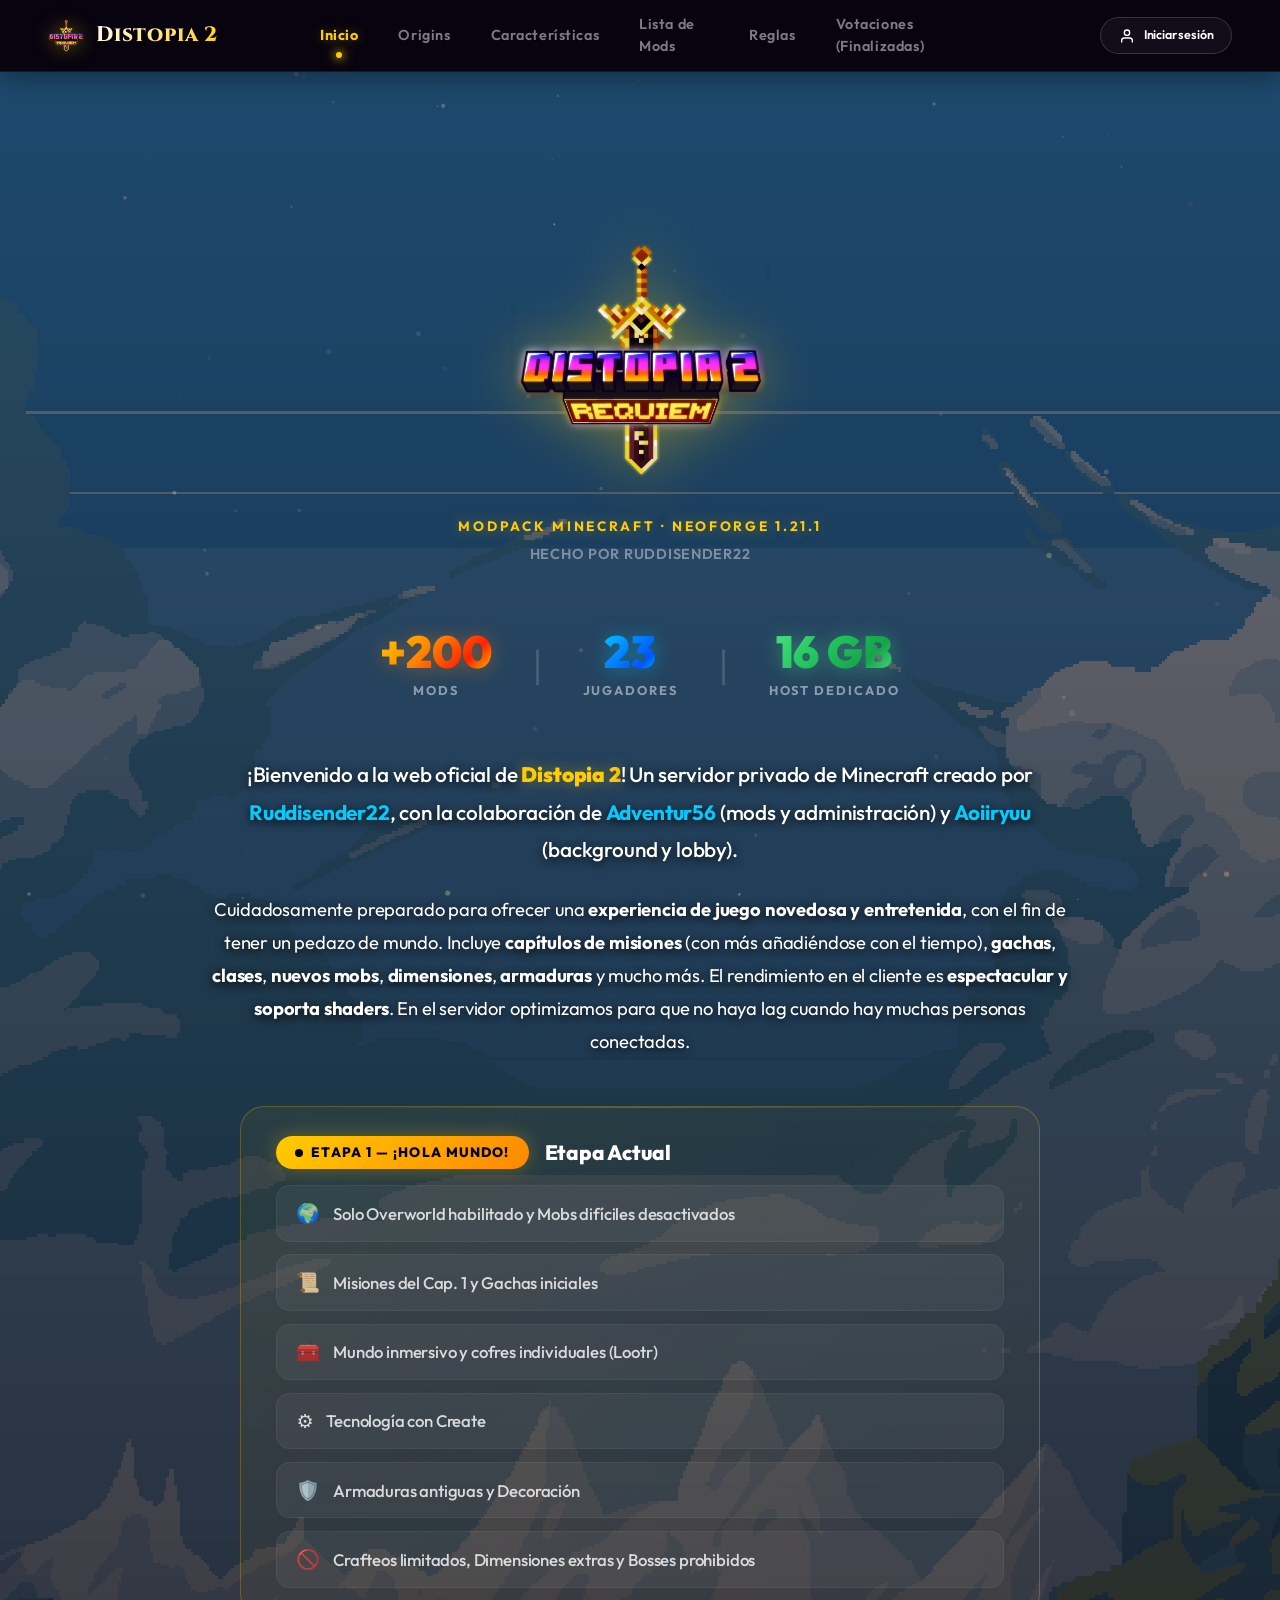
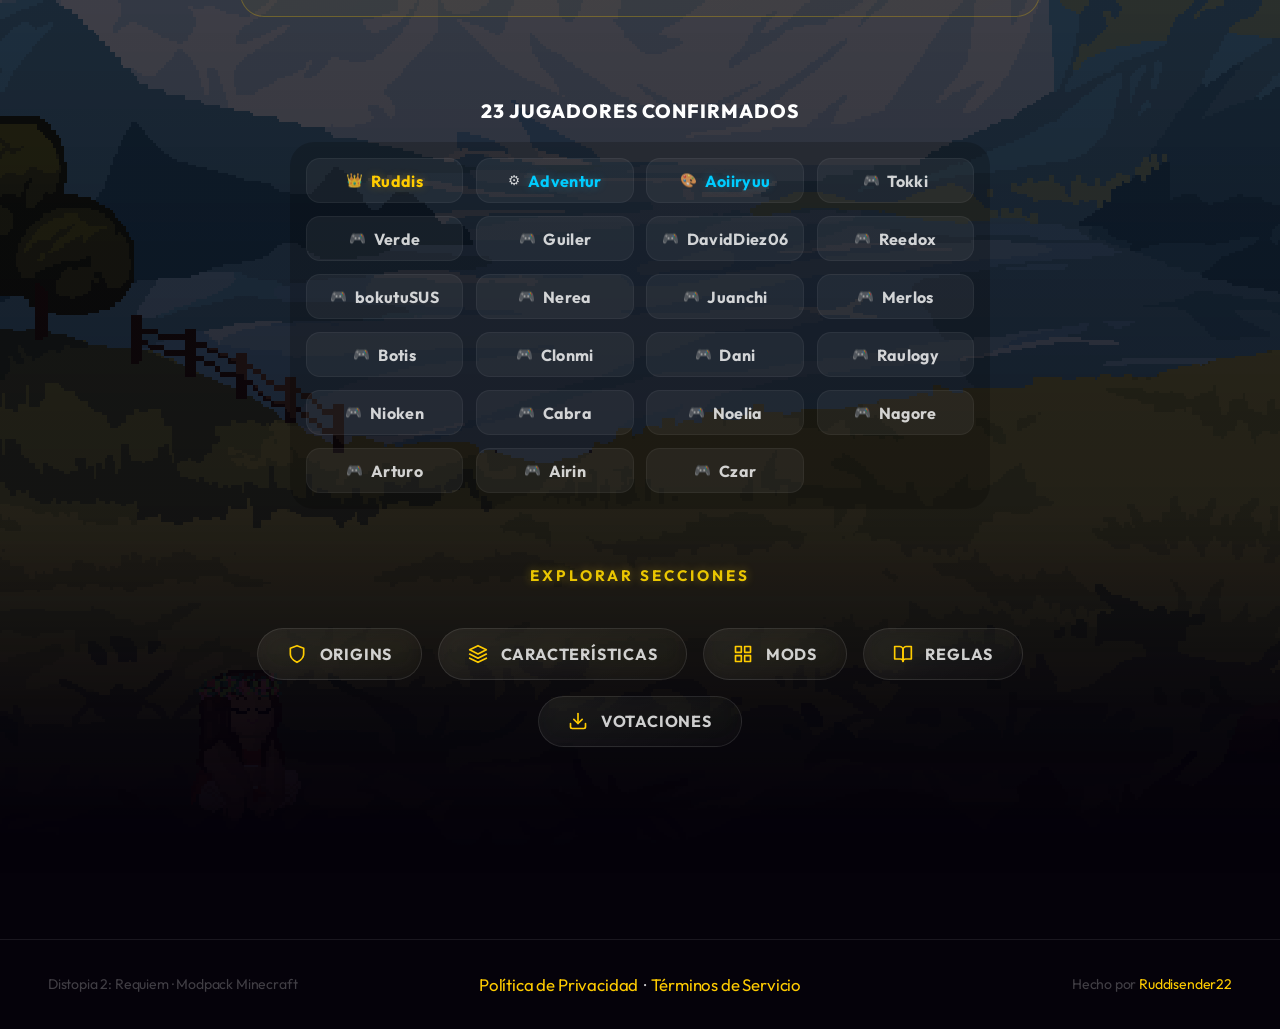
==== commit f99c880e: "Fix Iron's Spellbooks highlight color and update index.html stage banner" ====
--- a/index.html
+++ b/index.html
@@ -126,12 +126,12 @@
                     <span class="stage-banner-title">Etapa Actual</span>
                 </div>
                 <div class="stage-banner-features">
-                    <div class="stage-feature"><span class="feature-icon">🌍</span> Solo Overworld habilitado</div>
-                    <div class="stage-feature"><span class="feature-icon">📜</span> Misiones del Capítulo 1 disponibles</div>
-                    <div class="stage-feature"><span class="feature-icon">🎲</span> Gachas hasta rareza Mega</div>
-                    <div class="stage-feature"><span class="feature-icon">👾</span> Mobs difíciles desactivados</div>
-                    <div class="stage-feature"><span class="feature-icon">🚫</span> Nether, End y Eternal Starlight prohibidos</div>
-                    <div class="stage-feature"><span class="feature-icon">🌱</span> Inicio suave para explorar sin estrés</div>
+                    <div class="stage-feature"><span class="feature-icon">🌍</span> Solo Overworld habilitado y Mobs difíciles desactivados</div>
+                    <div class="stage-feature"><span class="feature-icon">📜</span> Misiones del Cap. 1 y Gachas iniciales</div>
+                    <div class="stage-feature"><span class="feature-icon">🧰</span> Mundo inmersivo y cofres individuales (Lootr)</div>
+                    <div class="stage-feature"><span class="feature-icon">⚙️</span> Tecnología con Create</div>
+                    <div class="stage-feature"><span class="feature-icon">🛡️</span> Armaduras antiguas y Decoración</div>
+                    <div class="stage-feature"><span class="feature-icon">🚫</span> Crafteos limitados, Dimensiones extras y Bosses prohibidos</div>
                 </div>
             </div>
 
--- a/style.css
+++ b/style.css
@@ -74,6 +74,10 @@
   letter-spacing: -0.01em;
   line-height: 1.5;
   font-size: 1.05rem; /* Increased base font size */
+}
+
+body.site-bg-sky {
+  background: linear-gradient(to bottom, rgba(5,2,10,0.7) 0%, rgba(5,2,10,0.95) 100%), url('Recursos/Minecraft/menubackgroundsky.png') center top / cover fixed no-repeat;
 }
 
 /* ── Canvas background ──────────────────────────────────────── */
@@ -2930,6 +2934,81 @@
   order: 1;
 }
 
+.landing-nav-cards {
+    display: flex;
+    justify-content: center;
+    gap: 1rem;
+    flex-wrap: wrap; /* allow wrapping on smaller screens */
+    width: 100%;
+    max-width: 900px;
+    margin: 0 auto;
+}
+
+.nav-card {
+    flex: 0 0 auto;
+    display: flex;
+    flex-direction: row;
+    align-items: center;
+    justify-content: center;
+    gap: 0.8rem;
+    padding: 0.8rem 1.8rem;
+    background: linear-gradient(145deg, rgba(255, 255, 255, 0.05) 0%, rgba(255, 255, 255, 0.01) 100%);
+    border: 1px solid rgba(255, 255, 255, 0.1);
+    border-radius: var(--r-pill);
+    color: var(--t2);
+    font-family: var(--font-head);
+    font-size: 1rem;
+    font-weight: 700;
+    text-transform: uppercase;
+    letter-spacing: 0.05em;
+    backdrop-filter: var(--blur-sm);
+    -webkit-backdrop-filter: var(--blur-sm);
+    text-decoration: none;
+    position: relative;
+    overflow: hidden;
+    transition: all 0.4s cubic-bezier(0.2, 0.8, 0.2, 1);
+}
+
+.nav-card::before {
+    content: '';
+    position: absolute;
+    top: 0; left: 0; right: 0; bottom: 0;
+    background: radial-gradient(circle at 50% -20%, rgba(255,204,0,0.3) 0%, transparent 60%);
+    opacity: 0;
+    transition: opacity 0.4s ease;
+}
+
+.nav-card svg {
+    width: 20px;
+    height: 20px;
+    stroke: var(--violet);
+    transition: transform 0.4s ease, filter 0.4s ease, stroke 0.4s ease;
+    z-index: 1;
+}
+
+.nav-card span {
+    z-index: 1;
+    position: relative;
+}
+
+.nav-card:hover {
+    background: rgba(255, 255, 255, 0.1);
+    border-color: rgba(255, 204, 0, 0.4);
+    color: #fff;
+    transform: translateY(-4px) scale(1.02);
+    box-shadow: 0 10px 25px rgba(255, 204, 0, 0.15), inset 0 1px 0 rgba(255,255,255,0.2);
+}
+
+.nav-card:hover::before {
+    opacity: 1;
+}
+
+.nav-card:hover svg {
+    transform: scale(1.15);
+    filter: drop-shadow(0 0 8px rgba(255, 204, 0, 0.8));
+    stroke: #ffcc00;
+}
+
 .fc-title {
   font-family: var(--font-head);
   font-size: clamp(2rem, 4vw, 2.8rem); 
@@ -3173,78 +3252,6 @@
     display: none; /* Chrome/Safari */
 }
 
-.landing-nav-cards {
-    display: flex;
-    justify-content: center;
-    gap: 1.5rem;
-    flex-wrap: nowrap; /* MUST BE HORIZONTAL, NO WRAPPING */
-    width: max-content;
-    margin: 0 auto;
-}
-
-.nav-card {
-    flex: 0 0 auto;
-    display: flex;
-    flex-direction: column;
-    align-items: center;
-    justify-content: center;
-    gap: 0.8rem;
-    width: 160px;
-    height: 120px;
-    background: linear-gradient(145deg, rgba(255, 215, 0, 0.05) 0%, rgba(255, 215, 0, 0.01) 100%);
-    border: 1px solid rgba(255, 215, 0, 0.2);
-    border-radius: var(--r-lg);
-    color: #FFD700;
-    font-family: var(--font-head);
-    font-size: 0.85rem;
-    font-weight: 800;
-    text-transform: uppercase;
-    letter-spacing: 0.08em;
-    text-decoration: none;
-    transition: all 0.4s cubic-bezier(0.175, 0.885, 0.32, 1.275);
-    box-shadow: 0 10px 30px rgba(0,0,0,0.5), inset 0 1px 0 rgba(255,215,0,0.1);
-    position: relative;
-    overflow: hidden;
-}
-
-.nav-card::before {
-    content: '';
-    position: absolute;
-    top: 0; left: 0; right: 0; bottom: 0;
-    background: radial-gradient(circle at 50% 0%, rgba(255,215,0,0.2) 0%, transparent 70%);
-    opacity: 0;
-    transition: opacity 0.4s ease;
-}
-
-.nav-card svg {
-    filter: drop-shadow(0 0 10px rgba(255, 215, 0, 0.4));
-    transition: transform 0.4s ease, filter 0.4s ease;
-    z-index: 1;
-}
-
-.nav-card span {
-    z-index: 1;
-    text-align: center;
-}
-
-.nav-card:hover {
-    background: rgba(255, 215, 0, 0.1);
-    border-color: rgba(255, 215, 0, 0.6);
-    color: #fff;
-    transform: translateY(-10px);
-    box-shadow: 0 15px 35px rgba(255, 215, 0, 0.2), inset 0 1px 0 rgba(255,215,0,0.3);
-}
-
-.nav-card:hover::before {
-    opacity: 1;
-}
-
-.nav-card:hover svg {
-    transform: scale(1.2) translateY(-2px);
-    filter: drop-shadow(0 0 15px rgba(255, 215, 0, 0.8));
-    color: #fff;
-}
-
 
 /* ══════════════════════════════════════════════════════════════
    GLOBAL SCROLL ANIMATIONS
@@ -3298,11 +3305,11 @@
   right: 0;
   width: 100%;
   height: 100%;
-  background: url('Recursos/Minecraft/menubackground.png') center center / cover no-repeat;
+  background: linear-gradient(to bottom, rgba(5,2,10,0.3) 0%, rgba(5,2,10,0.8) 100%), url('Recursos/Minecraft/menubackground.png') center center / cover no-repeat;
   image-rendering: pixelated;
-  opacity: 0.25;
-  mask-image: linear-gradient(to bottom, rgba(0,0,0,1) 0%, rgba(0,0,0,1) 70%, transparent 100%);
-  -webkit-mask-image: linear-gradient(to bottom, rgba(0,0,0,1) 0%, rgba(0,0,0,1) 70%, transparent 100%);
+  opacity: 0.65;
+  mask-image: linear-gradient(to bottom, rgba(0,0,0,1) 0%, rgba(0,0,0,1) 85%, transparent 100%);
+  -webkit-mask-image: linear-gradient(to bottom, rgba(0,0,0,1) 0%, rgba(0,0,0,1) 85%, transparent 100%);
   pointer-events: none;
   z-index: 0;
 }
@@ -3605,6 +3612,12 @@
   margin-top: 2rem;
 }
 
+.gacha-showcase.vertical {
+  display: flex;
+  flex-direction: column;
+  gap: 1rem;
+}
+
 .gacha-card {
   display: flex;
   flex-direction: column;
@@ -3616,23 +3629,37 @@
   transition: transform 0.3s, box-shadow 0.3s;
 }
 
+.gacha-showcase.vertical .gacha-card {
+  flex-direction: row;
+  justify-content: flex-start;
+  padding: 1rem 1.5rem;
+}
+
 .gacha-card:hover {
   transform: translateY(-5px);
   box-shadow: 0 10px 20px rgba(0,0,0,0.4);
 }
 
-.gacha-image-slot {
+.gacha-image-slot, .gacha-image {
   width: 80px;
   height: 80px;
   border-radius: var(--r-md);
+}
+
+.gacha-image-slot {
   background: rgba(0,0,0,0.4);
   box-shadow: inset 0 2px 10px rgba(0,0,0,0.6);
   border: 1px dashed rgba(255,255,255,0.1);
 }
 
+.gacha-image {
+  object-fit: contain;
+  filter: drop-shadow(0 4px 8px rgba(0,0,0,0.5));
+}
+
 .gacha-name {
   font-family: var(--font-head);
-  font-size: 0.95rem;
+  font-size: 1.1rem;
   font-weight: 800;
   text-transform: uppercase;
   letter-spacing: 0.05em;
@@ -3746,14 +3773,7 @@
   gap: 0.8rem;
 }
 
-.stage-feature-item {
-  font-size: 0.95rem;
-  color: var(--t2);
-  display: flex;
-  align-items: flex-start;
-  gap: 0.6rem;
-  line-height: 1.4;
-}
+.stage-feature-item { font-size: 0.95rem; color: var(--t2); display: list-item; list-style-type: disc; margin-left: 1.5rem; line-height: 1.6; margin-bottom: 0.5rem; }
 
 /* Mc sky separator */
 .mc-sky-separator {
@@ -3778,3 +3798,65 @@
   .gacha-grid { grid-template-columns: repeat(3, 1fr); }
   .player-roster-wrapper { height: 180px; }
 }
+
+.image-carousel { display: flex; overflow-x: auto; scroll-snap-type: x mandatory; gap: 1rem; width: 100%; max-width: 900px; margin: 1.5rem auto; padding: 25px 0; scrollbar-width: none; -ms-overflow-style: none; align-items: center; box-sizing: border-box; }
+.image-carousel::-webkit-scrollbar { display: none; }
+.image-carousel::-webkit-scrollbar-track { background: rgba(255,255,255,0.05); border-radius: var(--r-pill); }
+.image-carousel::-webkit-scrollbar-thumb { background: var(--violet); border-radius: var(--r-pill); }
+.image-carousel img { flex: 0 0 calc(100% - 40px); width: calc(100% - 40px); margin: 0 20px; scroll-snap-align: center; border-radius: var(--r-md); border: 1px solid rgba(255,255,255,0.1); box-shadow: 0 10px 20px rgba(0,0,0,0.5); }
+
+
+.gacha-full-card { transition: transform 0.3s cubic-bezier(0.4, 0, 0.2, 1); cursor: pointer; width: 100%; max-width: 300px; margin: 0 auto; }
+.gacha-full-card:hover { transform: translateY(-5px); filter: brightness(1.1); }
+.gacha-full-card img { width: 100%; height: auto; display: block; filter: drop-shadow(0 10px 15px rgba(0,0,0,0.5)); }
+
+
+
+
+
+
+
+
+
+
+
+
+
+
+.carousel-btn {
+    position: absolute;
+    top: 50%;
+    transform: translateY(-50%);
+    z-index: 20;
+    width: 45px;
+    height: 45px;
+    border-radius: 50%;
+    border: 1px solid rgba(255, 255, 255, 0.15);
+    background: rgba(20, 16, 40, 0.6);
+    backdrop-filter: blur(8px);
+    -webkit-backdrop-filter: blur(8px);
+    color: var(--t1);
+    font-size: 1.2rem;
+    display: flex;
+    align-items: center;
+    justify-content: center;
+    cursor: pointer;
+    box-shadow: 0 8px 24px rgba(0, 0, 0, 0.4);
+    transition: all 0.3s ease;
+}
+
+.carousel-btn:hover {
+    background: var(--violet);
+    border-color: rgba(255, 255, 255, 0.4);
+    transform: translateY(-50%) scale(1.1);
+    box-shadow: 0 12px 30px rgba(139, 92, 246, 0.5);
+    color: #fff;
+}
+
+.carousel-btn.prev-btn {
+    left: -40px;
+}
+
+.carousel-btn.next-btn {
+    right: -40px;
+}
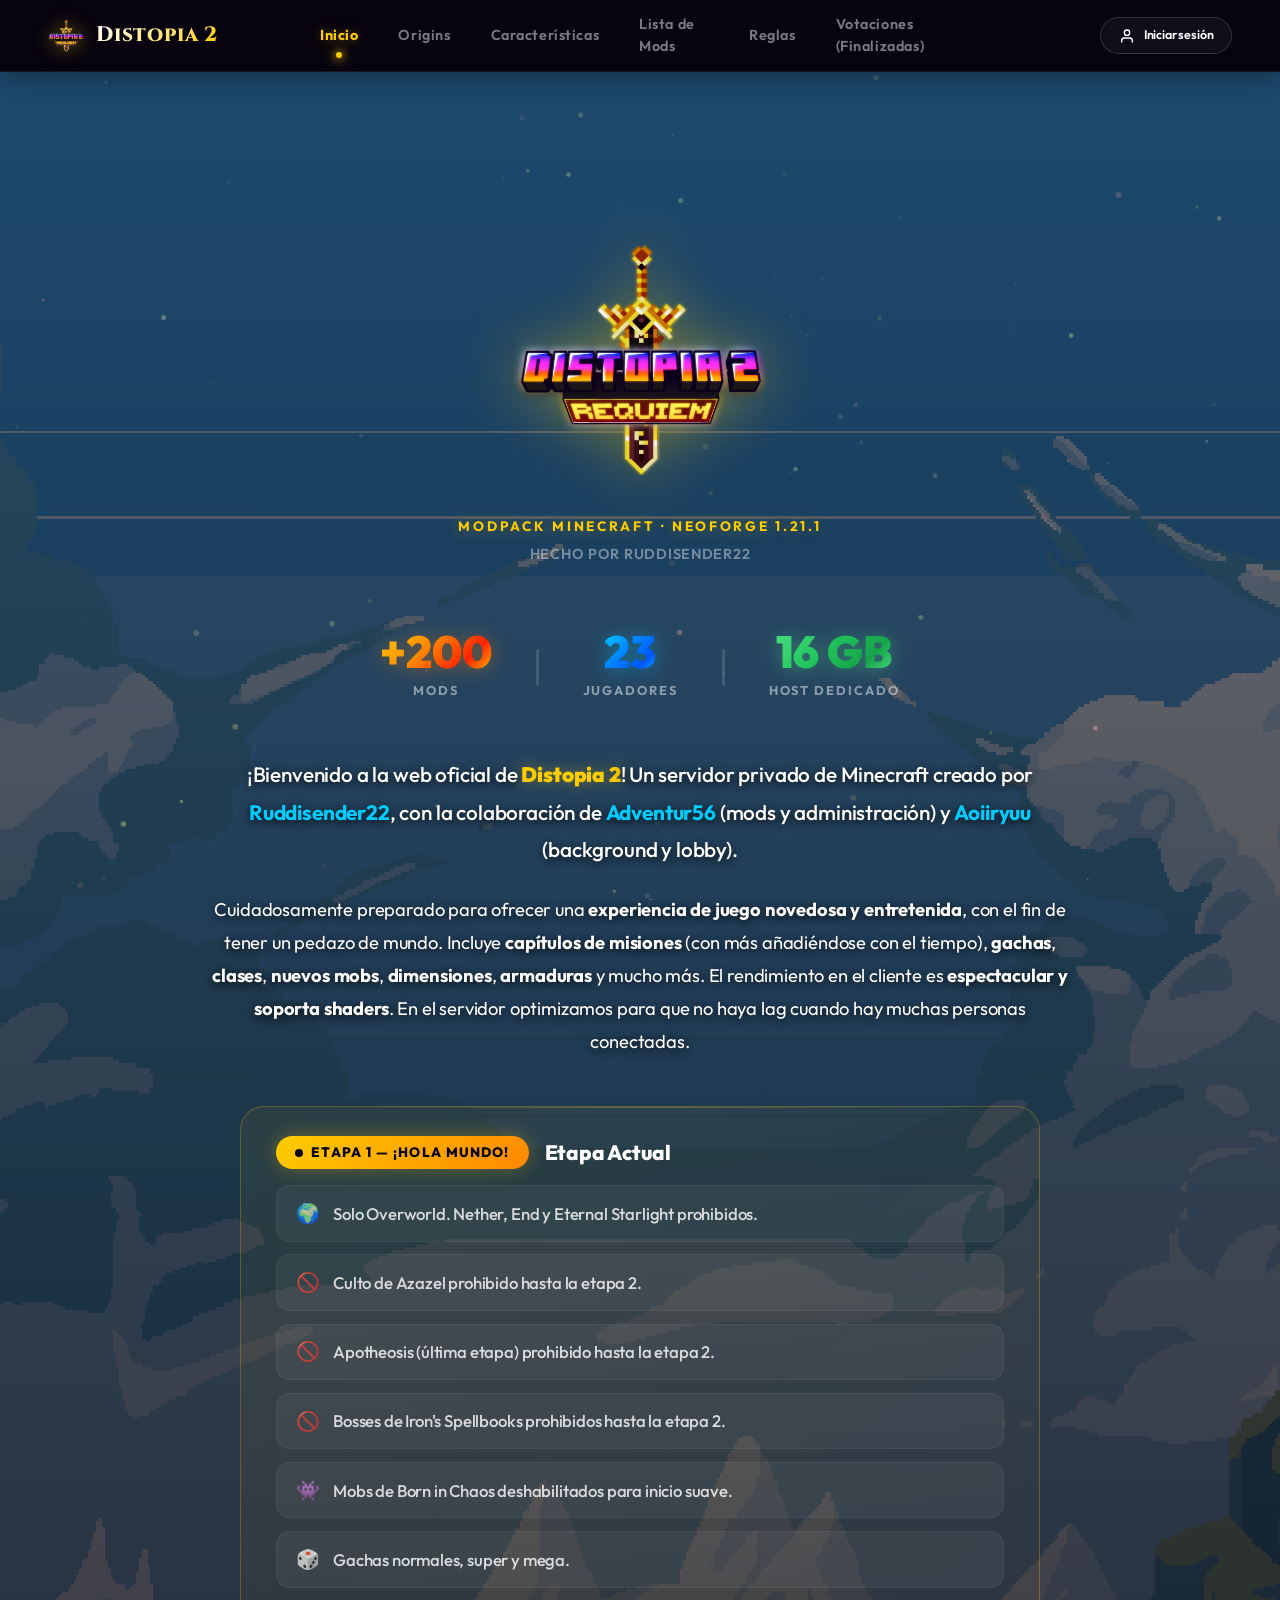
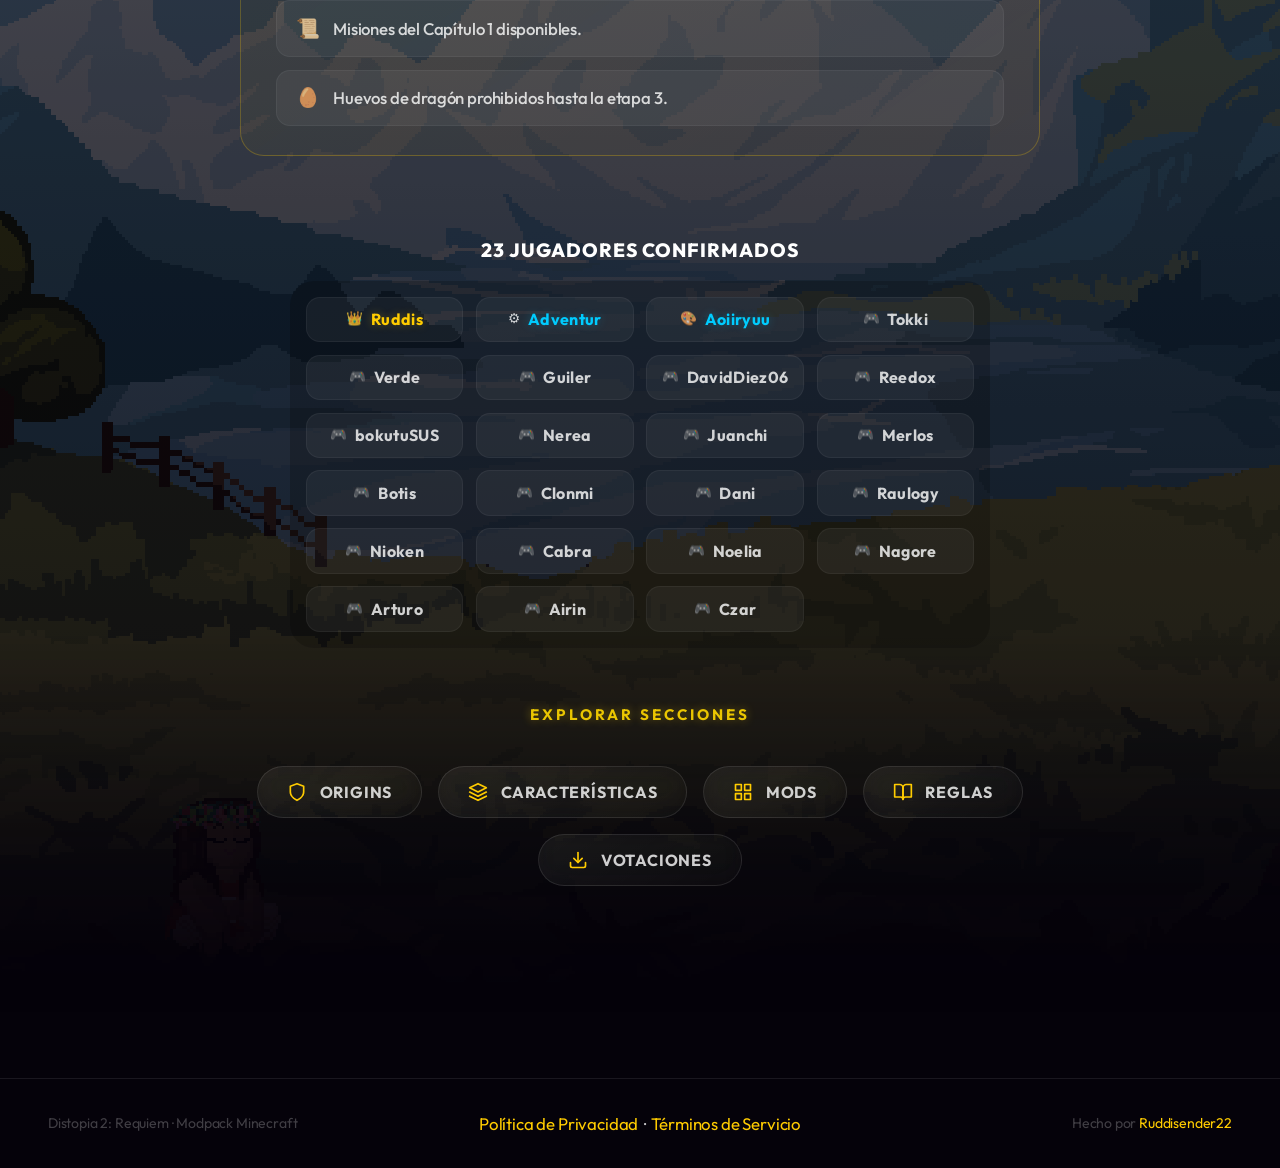
==== commit b53e803c: "Update index.html with exact stage 1 features from caracteristicas.html" ====
--- a/index.html
+++ b/index.html
@@ -126,12 +126,14 @@
                     <span class="stage-banner-title">Etapa Actual</span>
                 </div>
                 <div class="stage-banner-features">
-                    <div class="stage-feature"><span class="feature-icon">🌍</span> Solo Overworld habilitado y Mobs difíciles desactivados</div>
-                    <div class="stage-feature"><span class="feature-icon">📜</span> Misiones del Cap. 1 y Gachas iniciales</div>
-                    <div class="stage-feature"><span class="feature-icon">🧰</span> Mundo inmersivo y cofres individuales (Lootr)</div>
-                    <div class="stage-feature"><span class="feature-icon">⚙️</span> Tecnología con Create</div>
-                    <div class="stage-feature"><span class="feature-icon">🛡️</span> Armaduras antiguas y Decoración</div>
-                    <div class="stage-feature"><span class="feature-icon">🚫</span> Crafteos limitados, Dimensiones extras y Bosses prohibidos</div>
+                    <div class="stage-feature"><span class="feature-icon">🌍</span> Solo Overworld. Nether, End y Eternal Starlight prohibidos.</div>
+                    <div class="stage-feature"><span class="feature-icon">🚫</span> Culto de Azazel prohibido hasta la etapa 2.</div>
+                    <div class="stage-feature"><span class="feature-icon">🚫</span> Apotheosis (última etapa) prohibido hasta la etapa 2.</div>
+                    <div class="stage-feature"><span class="feature-icon">🚫</span> Bosses de Iron's Spellbooks prohibidos hasta la etapa 2.</div>
+                    <div class="stage-feature"><span class="feature-icon">👾</span> Mobs de Born in Chaos deshabilitados para inicio suave.</div>
+                    <div class="stage-feature"><span class="feature-icon">🎲</span> Gachas normales, super y mega.</div>
+                    <div class="stage-feature"><span class="feature-icon">📜</span> Misiones del Capítulo 1 disponibles.</div>
+                    <div class="stage-feature"><span class="feature-icon">🥚</span> Huevos de dragón prohibidos hasta la etapa 3.</div>
                 </div>
             </div>
 
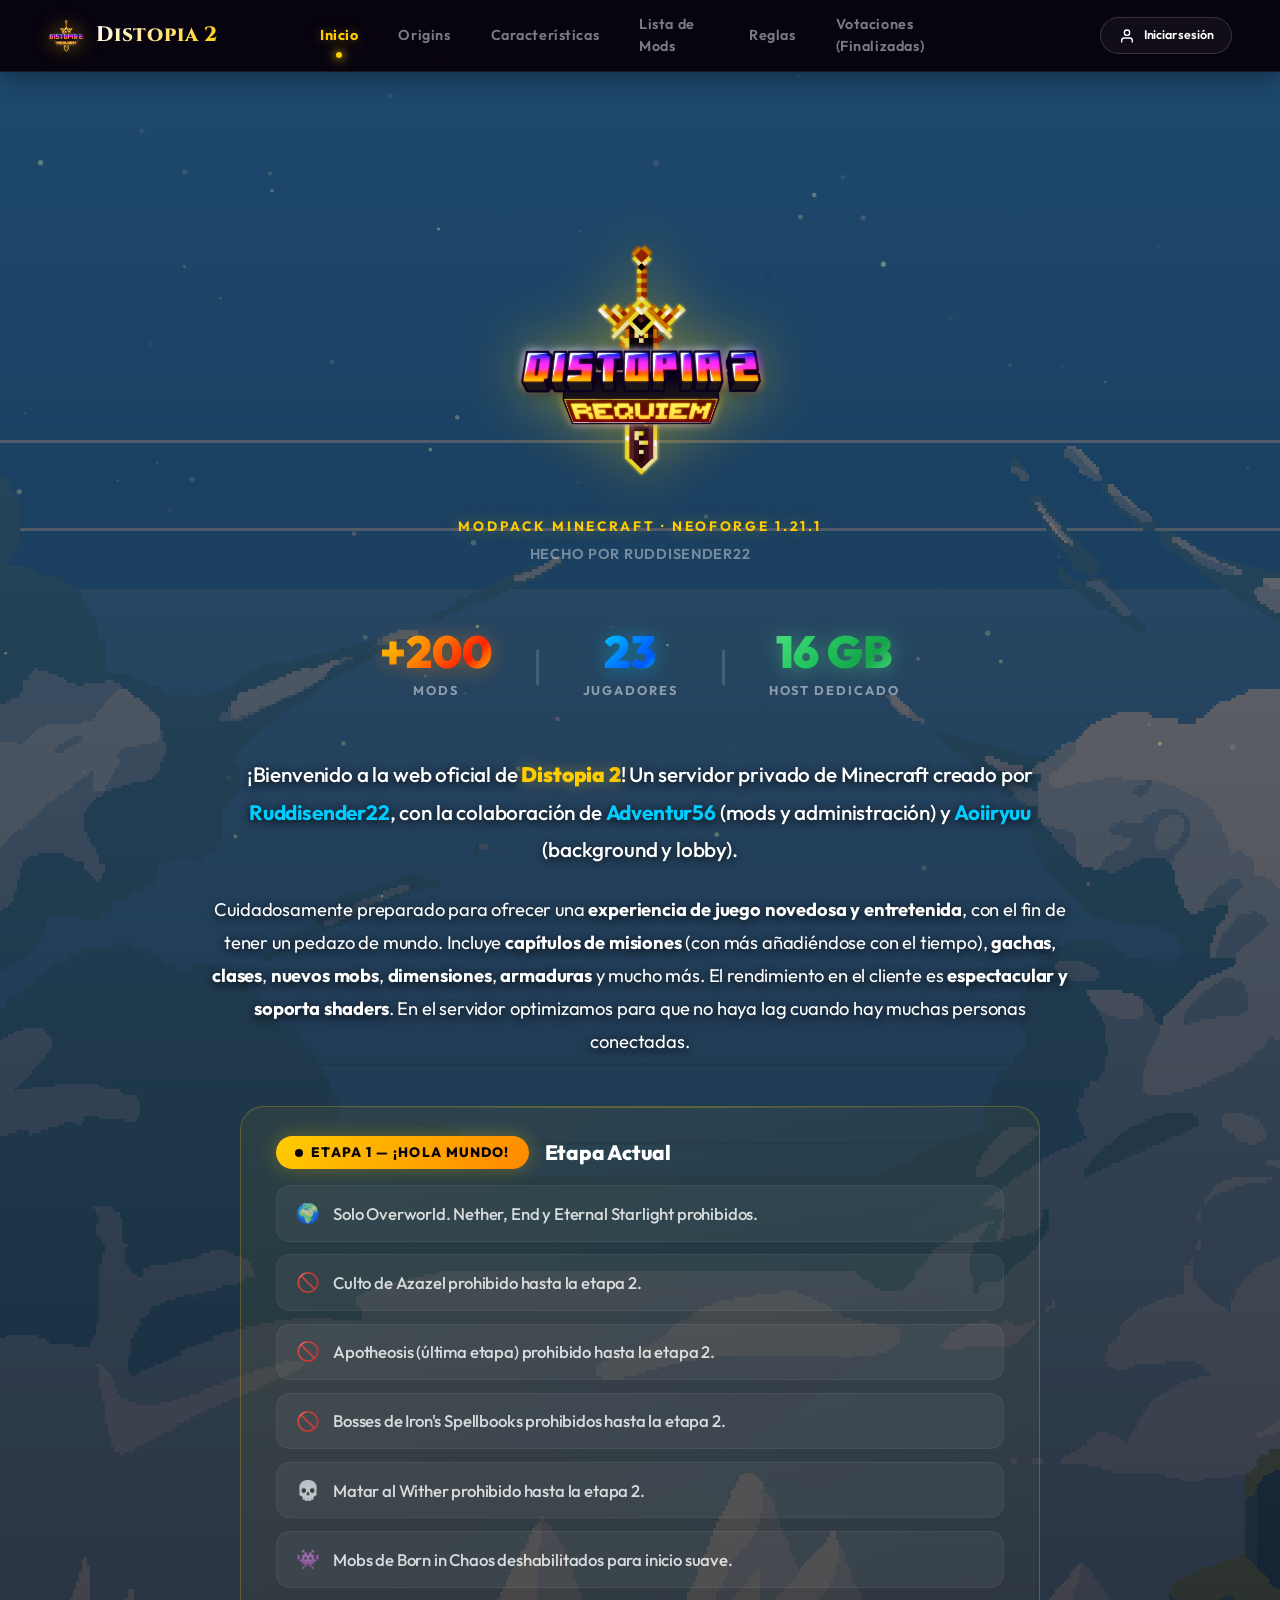
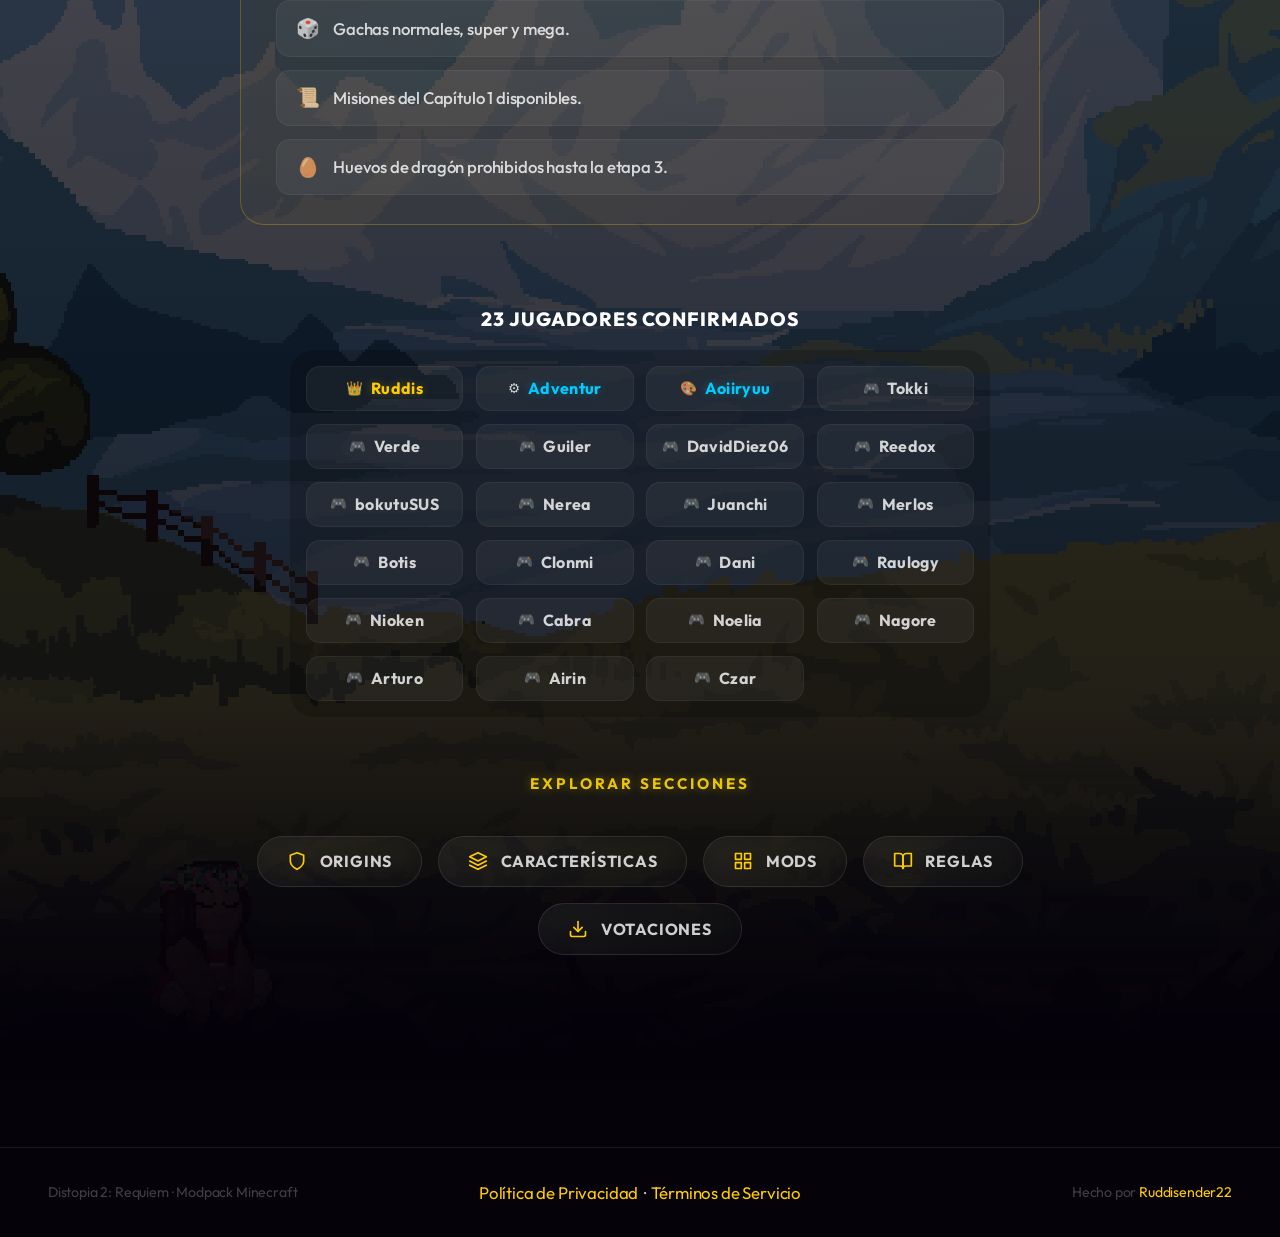
==== commit 333072ed: "Añadida prohibición de matar al Wither en la Etapa 1" ====
--- a/index.html
+++ b/index.html
@@ -130,6 +130,7 @@
                     <div class="stage-feature"><span class="feature-icon">🚫</span> Culto de Azazel prohibido hasta la etapa 2.</div>
                     <div class="stage-feature"><span class="feature-icon">🚫</span> Apotheosis (última etapa) prohibido hasta la etapa 2.</div>
                     <div class="stage-feature"><span class="feature-icon">🚫</span> Bosses de Iron's Spellbooks prohibidos hasta la etapa 2.</div>
+                    <div class="stage-feature"><span class="feature-icon">💀</span> Matar al Wither prohibido hasta la etapa 2.</div>
                     <div class="stage-feature"><span class="feature-icon">👾</span> Mobs de Born in Chaos deshabilitados para inicio suave.</div>
                     <div class="stage-feature"><span class="feature-icon">🎲</span> Gachas normales, super y mega.</div>
                     <div class="stage-feature"><span class="feature-icon">📜</span> Misiones del Capítulo 1 disponibles.</div>
--- a/style.css
+++ b/style.css
@@ -2883,30 +2883,40 @@
   flex-direction: column;
   align-items: center;
   text-align: center;
+  max-width: 950px;
+  width: 100%;
+  margin: 0 auto;
+  padding: 3rem 2rem;
+  background: linear-gradient(180deg, rgba(255,255,255,0.03) 0%, rgba(255,255,255,0.01) 100%);
+  border: 1px solid rgba(255,255,255,0.08);
+  border-radius: var(--r-xl);
+  backdrop-filter: blur(10px);
+  -webkit-backdrop-filter: blur(10px);
+  overflow: hidden;
 }
 
 .fc-number-bg {
   position: absolute;
-  top: 50%;
-  left: 50%;
-  transform: translate(-50%, -50%);
+  top: -2rem;
+  right: -2rem;
   font-family: var(--font-head);
-  font-size: 15rem; /* Smaller number */
+  font-size: 15rem;
   font-weight: 900;
   line-height: 1;
   color: transparent;
   -webkit-text-stroke: 1px rgba(255,255,255,0.03);
   z-index: 0;
   pointer-events: none;
+  user-select: none;
 }
 
 .fc-visual-small {
-  width: 250px; /* Smaller image */
+  width: 250px;
   height: 250px;
   border-radius: 50%;
   overflow: hidden;
   box-shadow: 0 15px 40px rgba(0,0,0,0.6), 0 0 30px rgba(167, 139, 250, 0.1);
-  border: 1px solid rgba(255,255,255,0.1); /* Detail */
+  border: 1px solid rgba(255,255,255,0.1);
   margin-top: 3rem;
   z-index: 2;
   position: relative;
@@ -2923,15 +2933,12 @@
 .fc-content {
   position: relative;
   z-index: 2;
-  max-width: 900px;
   width: 100%;
-  background: linear-gradient(180deg, rgba(255,255,255,0.03) 0%, transparent 100%);
-  border-top: 1px solid rgba(255,255,255,0.08);
-  border-radius: var(--r-xl);
-  padding: 2.5rem 3rem 1rem;
-  backdrop-filter: blur(10px);
-  -webkit-backdrop-filter: blur(10px);
   order: 1;
+}
+
+.fc-title {
+  text-shadow: 0 0 15px rgba(255, 255, 255, 0.4);
 }
 
 .landing-nav-cards {
@@ -3860,3 +3867,84 @@
 .carousel-btn.next-btn {
     right: -40px;
 }
+
+
+/* ═══════════════════════════════════════════════════════════
+   MODS GRID
+═══════════════════════════════════════════════════════════ */
+.mods-category {
+    margin-top: 3rem;
+    margin-bottom: 2rem;
+}
+
+.mods-category-title {
+    font-family: var(--font-head);
+    font-size: 2.5rem;
+    color: var(--text-light);
+    margin-bottom: 1.5rem;
+    display: flex;
+    align-items: center;
+    gap: 0.75rem;
+    text-shadow: 0 0 15px rgba(255, 255, 255, 0.2);
+    border-bottom: 1px solid rgba(255,255,255,0.1);
+    padding-bottom: 0.5rem;
+}
+
+.mods-grid {
+    display: grid;
+    grid-template-columns: repeat(auto-fill, minmax(280px, 1fr));
+    gap: 1.5rem;
+}
+
+.mod-card-small {
+    background: var(--glass);
+    border: 1px solid rgba(255,255,255,0.08);
+    border-radius: var(--r-lg);
+    overflow: hidden;
+    display: flex;
+    flex-direction: column;
+    transition: transform 0.3s cubic-bezier(0.4, 0, 0.2, 1), box-shadow 0.3s ease;
+    backdrop-filter: blur(10px);
+    -webkit-backdrop-filter: blur(10px);
+}
+
+.mod-card-small:hover {
+    transform: translateY(-5px);
+    box-shadow: 0 10px 25px rgba(0,0,0,0.4), 0 0 15px rgba(255,255,255,0.05);
+    border-color: rgba(255,255,255,0.15);
+}
+
+.mod-card-image {
+    width: 100%;
+    height: 140px;
+    background-size: cover;
+    background-position: center;
+    background-color: rgba(0,0,0,0.5);
+    border-bottom: 1px solid rgba(255,255,255,0.05);
+}
+
+.mod-card-content {
+    padding: 1.25rem;
+    display: flex;
+    flex-direction: column;
+    flex-grow: 1;
+}
+
+.mod-card-title {
+    font-family: var(--font-head);
+    font-size: 1.2rem;
+    color: var(--text-light);
+    margin: 0 0 0.5rem 0;
+}
+
+.mod-card-desc {
+    font-size: 0.85rem;
+    color: var(--text-muted);
+    line-height: 1.4;
+    margin: 0;
+    display: -webkit-box;
+    -webkit-line-clamp: 3;
+    -webkit-box-orient: vertical;
+    overflow: hidden;
+    text-overflow: ellipsis;
+}
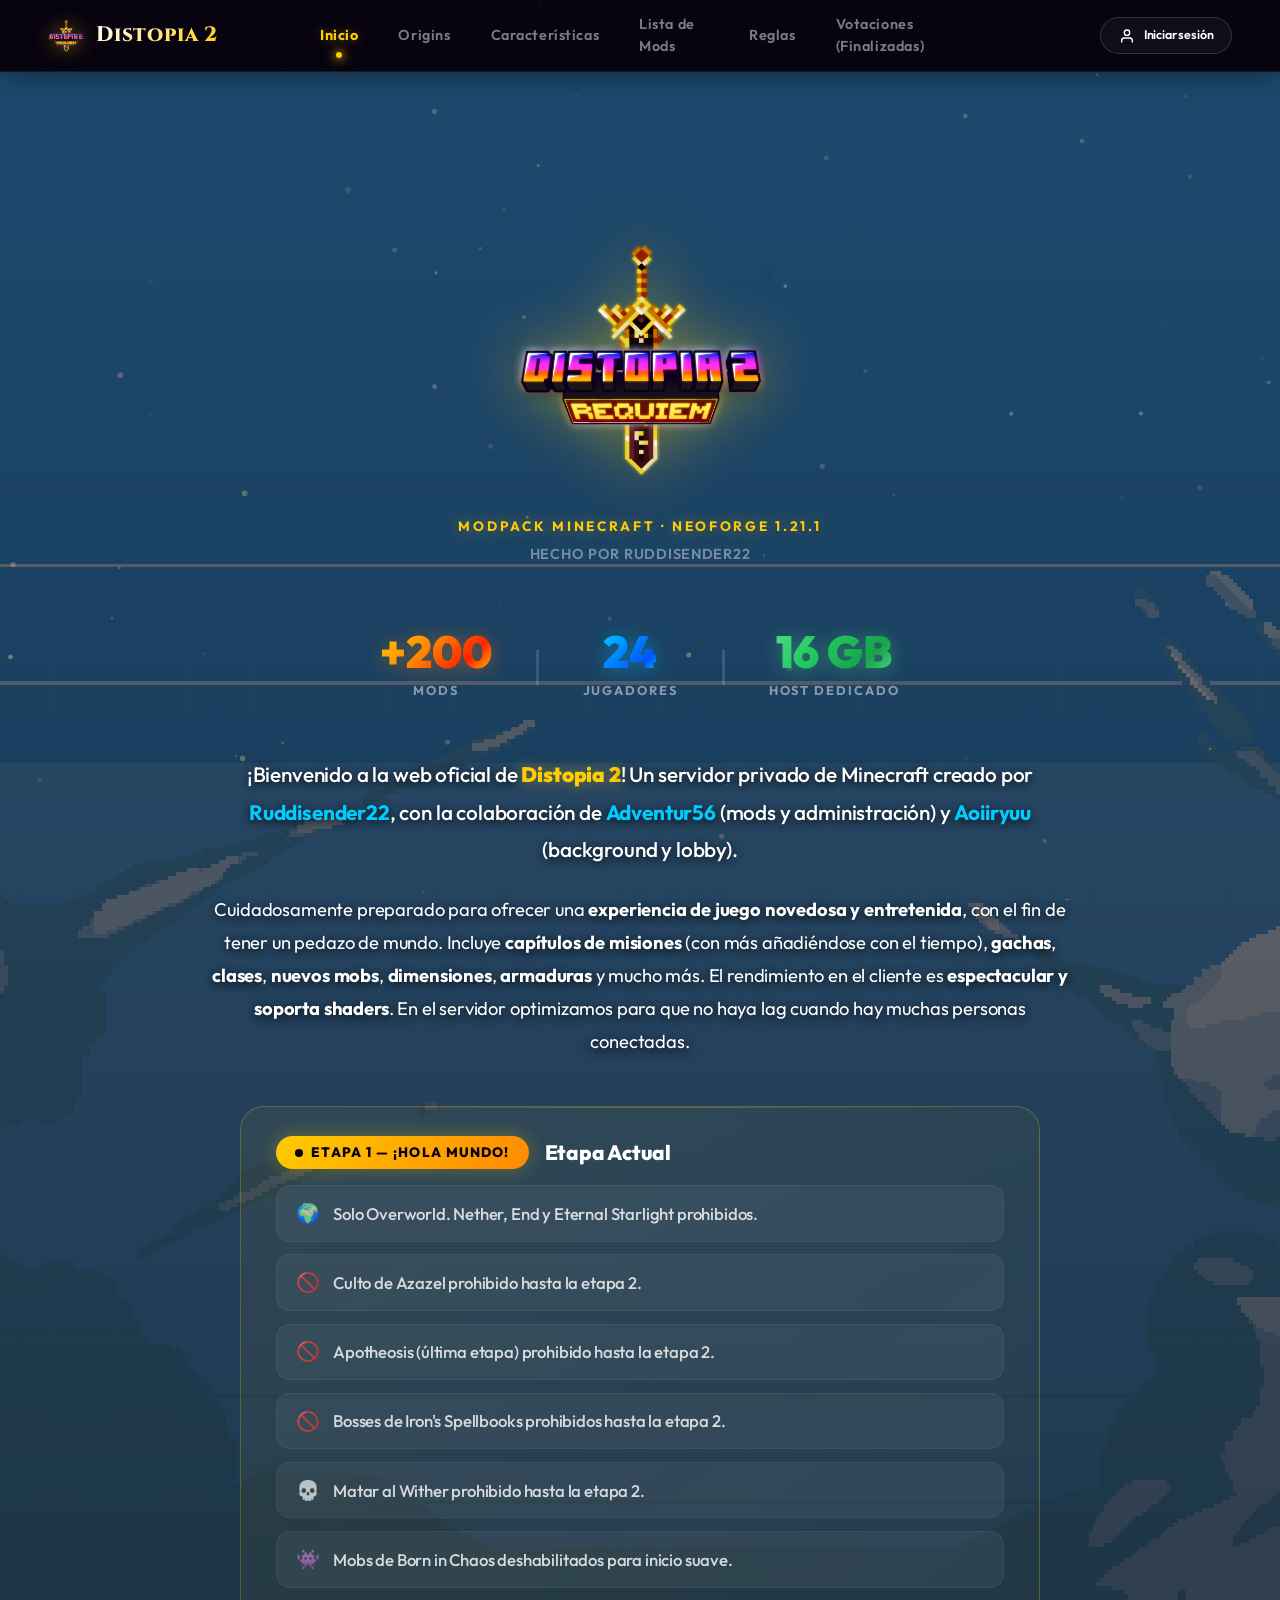
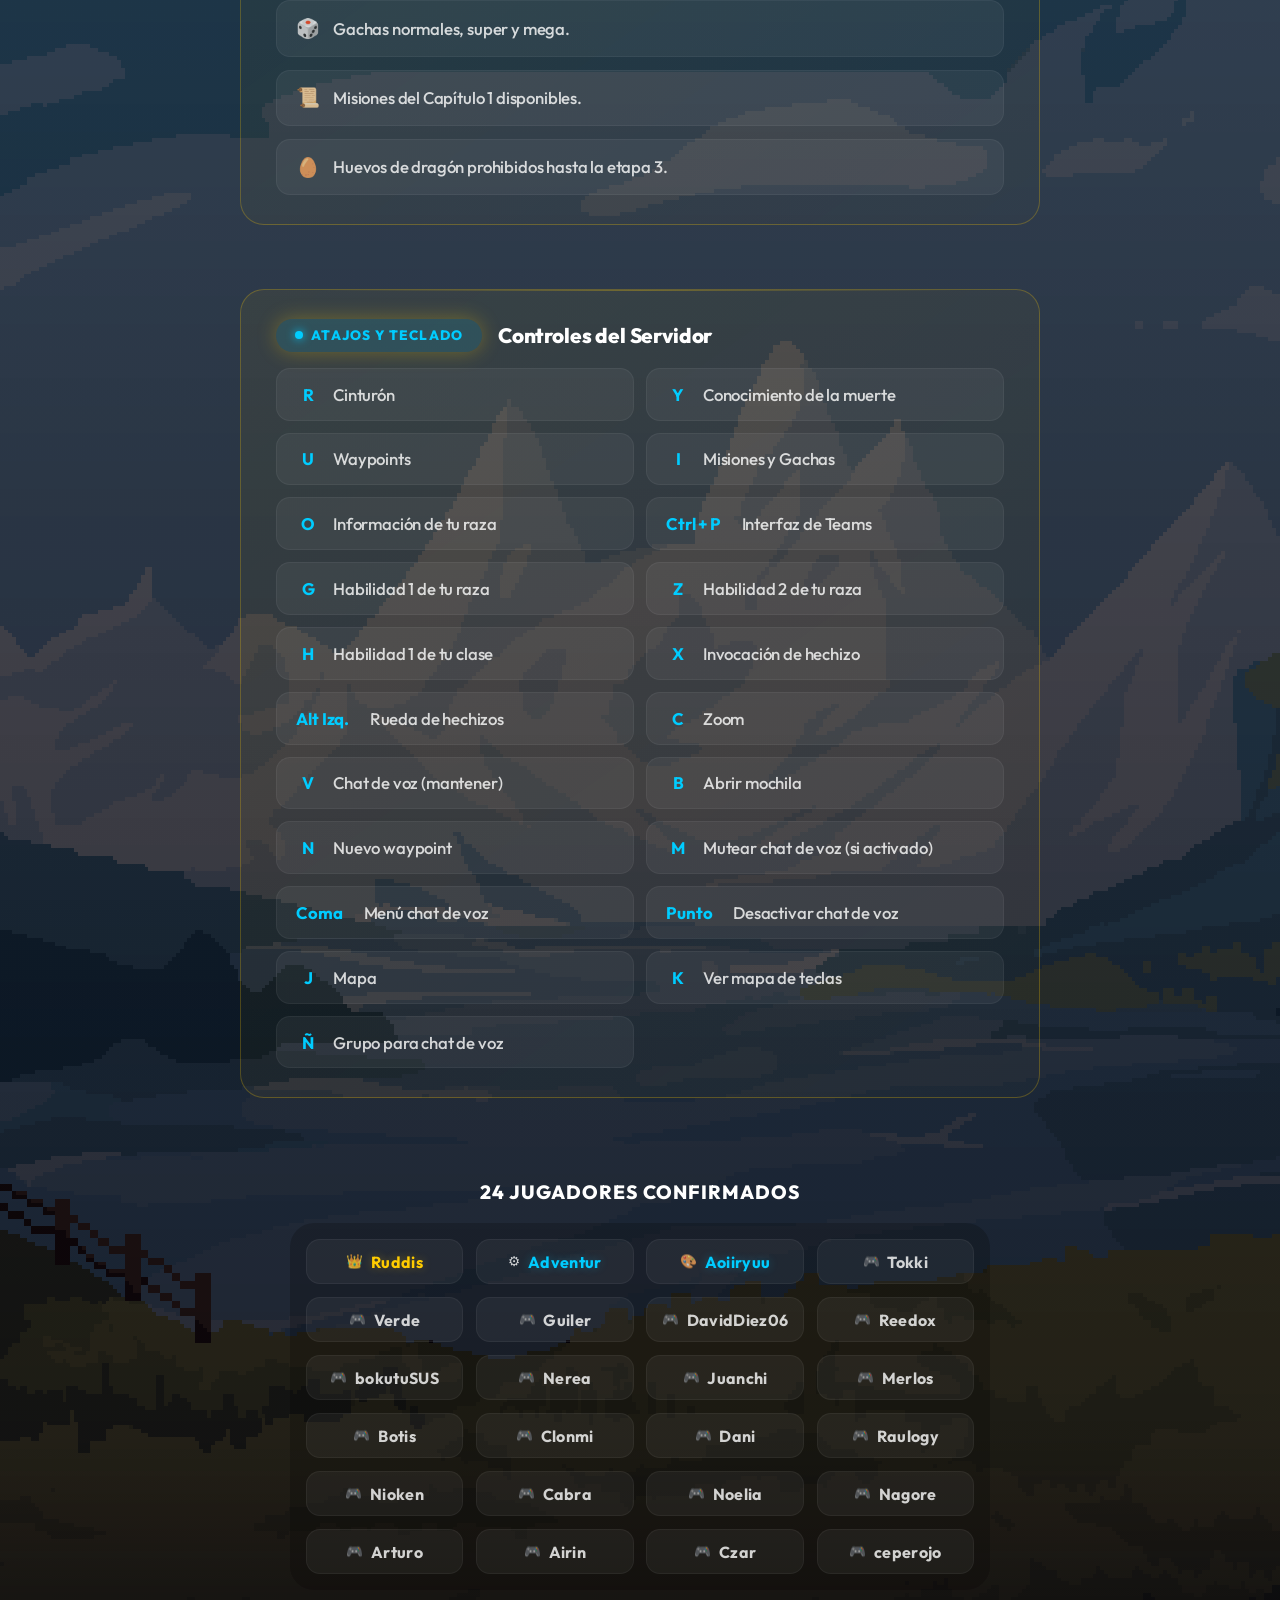
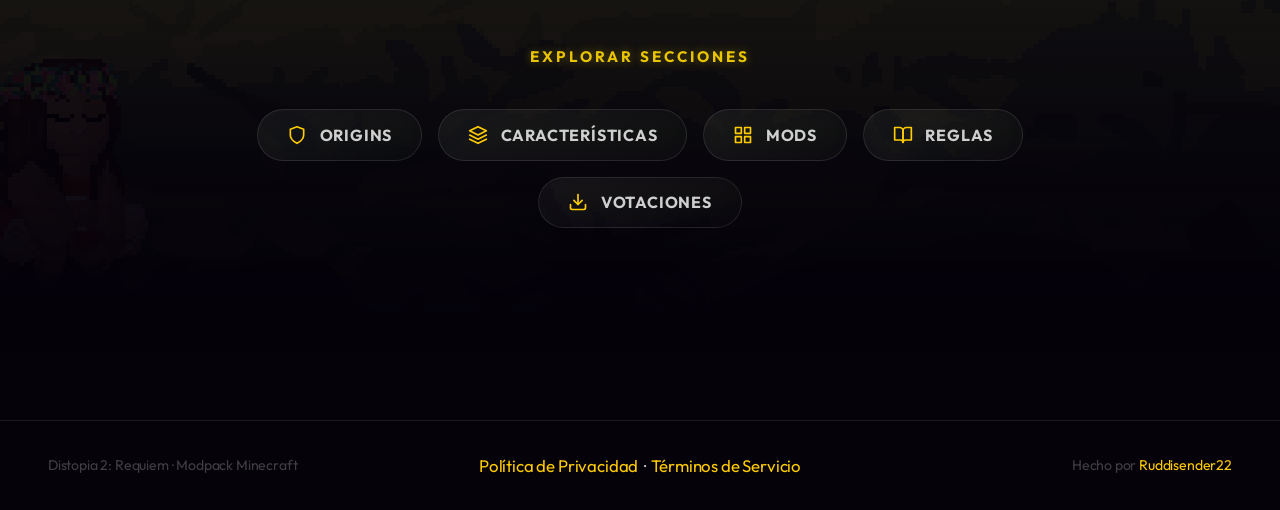
==== commit ca4f50f1: "feat: añadir controles del servidor y jugador ceperojo a inicio" ====
--- a/index.html
+++ b/index.html
@@ -87,7 +87,7 @@
                 </div>
                 <div class="landing-stat-sep">|</div>
                 <div class="landing-stat">
-                    <span class="landing-stat-value blue">23</span>
+                    <span class="landing-stat-value blue">24</span>
                     <span class="landing-stat-label">Jugadores</span>
                 </div>
                 <div class="landing-stat-sep">|</div>
@@ -138,9 +138,43 @@
                 </div>
             </div>
 
+            <!-- Controls Banner -->
+            <div class="stage-banner" style="margin-top: 1.5rem;">
+                <div class="stage-banner-header">
+                    <div class="stage-badge" style="background: var(--cyan-d, rgba(0, 204, 255, 0.12)); border-color: rgba(0, 204, 255, 0.28); color: var(--cyan, #00ccff);">
+                        <span class="pulse-dot" style="background: var(--cyan, #00ccff); box-shadow: 0 0 10px var(--cyan, #00ccff);"></span>
+                        Atajos y Teclado
+                    </div>
+                    <span class="stage-banner-title">Controles del Servidor</span>
+                </div>
+                <div class="stage-banner-features" style="display: grid; grid-template-columns: repeat(auto-fit, minmax(280px, 1fr)); gap: 0.75rem;">
+                    <div class="stage-feature"><strong style="color: var(--cyan, #00ccff); width: 24px; display: inline-block;">R</strong> Cinturón</div>
+                    <div class="stage-feature"><strong style="color: var(--cyan, #00ccff); width: 24px; display: inline-block;">Y</strong> Conocimiento de la muerte</div>
+                    <div class="stage-feature"><strong style="color: var(--cyan, #00ccff); width: 24px; display: inline-block;">U</strong> Waypoints</div>
+                    <div class="stage-feature"><strong style="color: var(--cyan, #00ccff); width: 24px; display: inline-block;">I</strong> Misiones y Gachas</div>
+                    <div class="stage-feature"><strong style="color: var(--cyan, #00ccff); width: 24px; display: inline-block;">O</strong> Información de tu raza</div>
+                    <div class="stage-feature"><strong style="color: var(--cyan, #00ccff); display: inline-block; margin-right: 8px;">Ctrl + P</strong> Interfaz de Teams</div>
+                    <div class="stage-feature"><strong style="color: var(--cyan, #00ccff); width: 24px; display: inline-block;">G</strong> Habilidad 1 de tu raza</div>
+                    <div class="stage-feature"><strong style="color: var(--cyan, #00ccff); width: 24px; display: inline-block;">Z</strong> Habilidad 2 de tu raza</div>
+                    <div class="stage-feature"><strong style="color: var(--cyan, #00ccff); width: 24px; display: inline-block;">H</strong> Habilidad 1 de tu clase</div>
+                    <div class="stage-feature"><strong style="color: var(--cyan, #00ccff); width: 24px; display: inline-block;">X</strong> Invocación de hechizo</div>
+                    <div class="stage-feature"><strong style="color: var(--cyan, #00ccff); display: inline-block; margin-right: 8px;">Alt Izq.</strong> Rueda de hechizos</div>
+                    <div class="stage-feature"><strong style="color: var(--cyan, #00ccff); width: 24px; display: inline-block;">C</strong> Zoom</div>
+                    <div class="stage-feature"><strong style="color: var(--cyan, #00ccff); width: 24px; display: inline-block;">V</strong> Chat de voz (mantener)</div>
+                    <div class="stage-feature"><strong style="color: var(--cyan, #00ccff); width: 24px; display: inline-block;">B</strong> Abrir mochila</div>
+                    <div class="stage-feature"><strong style="color: var(--cyan, #00ccff); width: 24px; display: inline-block;">N</strong> Nuevo waypoint</div>
+                    <div class="stage-feature"><strong style="color: var(--cyan, #00ccff); width: 24px; display: inline-block;">M</strong> Mutear chat de voz (si activado)</div>
+                    <div class="stage-feature"><strong style="color: var(--cyan, #00ccff); display: inline-block; margin-right: 8px;">Coma</strong> Menú chat de voz</div>
+                    <div class="stage-feature"><strong style="color: var(--cyan, #00ccff); display: inline-block; margin-right: 8px;">Punto</strong> Desactivar chat de voz</div>
+                    <div class="stage-feature"><strong style="color: var(--cyan, #00ccff); width: 24px; display: inline-block;">J</strong> Mapa</div>
+                    <div class="stage-feature"><strong style="color: var(--cyan, #00ccff); width: 24px; display: inline-block;">K</strong> Ver mapa de teclas</div>
+                    <div class="stage-feature"><strong style="color: var(--cyan, #00ccff); width: 24px; display: inline-block;">Ñ</strong> Grupo para chat de voz</div>
+                </div>
+            </div>
+
             <!-- Player Roster -->
             <div class="player-roster-section">
-                <h3 class="player-roster-title">23 Jugadores Confirmados</h3>
+                <h3 class="player-roster-title">24 Jugadores Confirmados</h3>
                 <div class="player-roster-wrapper">
                     <div class="player-roster-grid" id="player-roster-grid">
                         <div class="roster-player"><span class="roster-role">👑</span><span class="roster-name admin">Ruddis</span></div>
@@ -166,6 +200,7 @@
                         <div class="roster-player"><span class="roster-role">🎮</span><span class="roster-name">Arturo</span></div>
                         <div class="roster-player"><span class="roster-role">🎮</span><span class="roster-name">Airin</span></div>
                         <div class="roster-player"><span class="roster-role">🎮</span><span class="roster-name">Czar</span></div>
+                        <div class="roster-player"><span class="roster-role">🎮</span><span class="roster-name">ceperojo</span></div>
                     </div>
                 </div>
             </div>
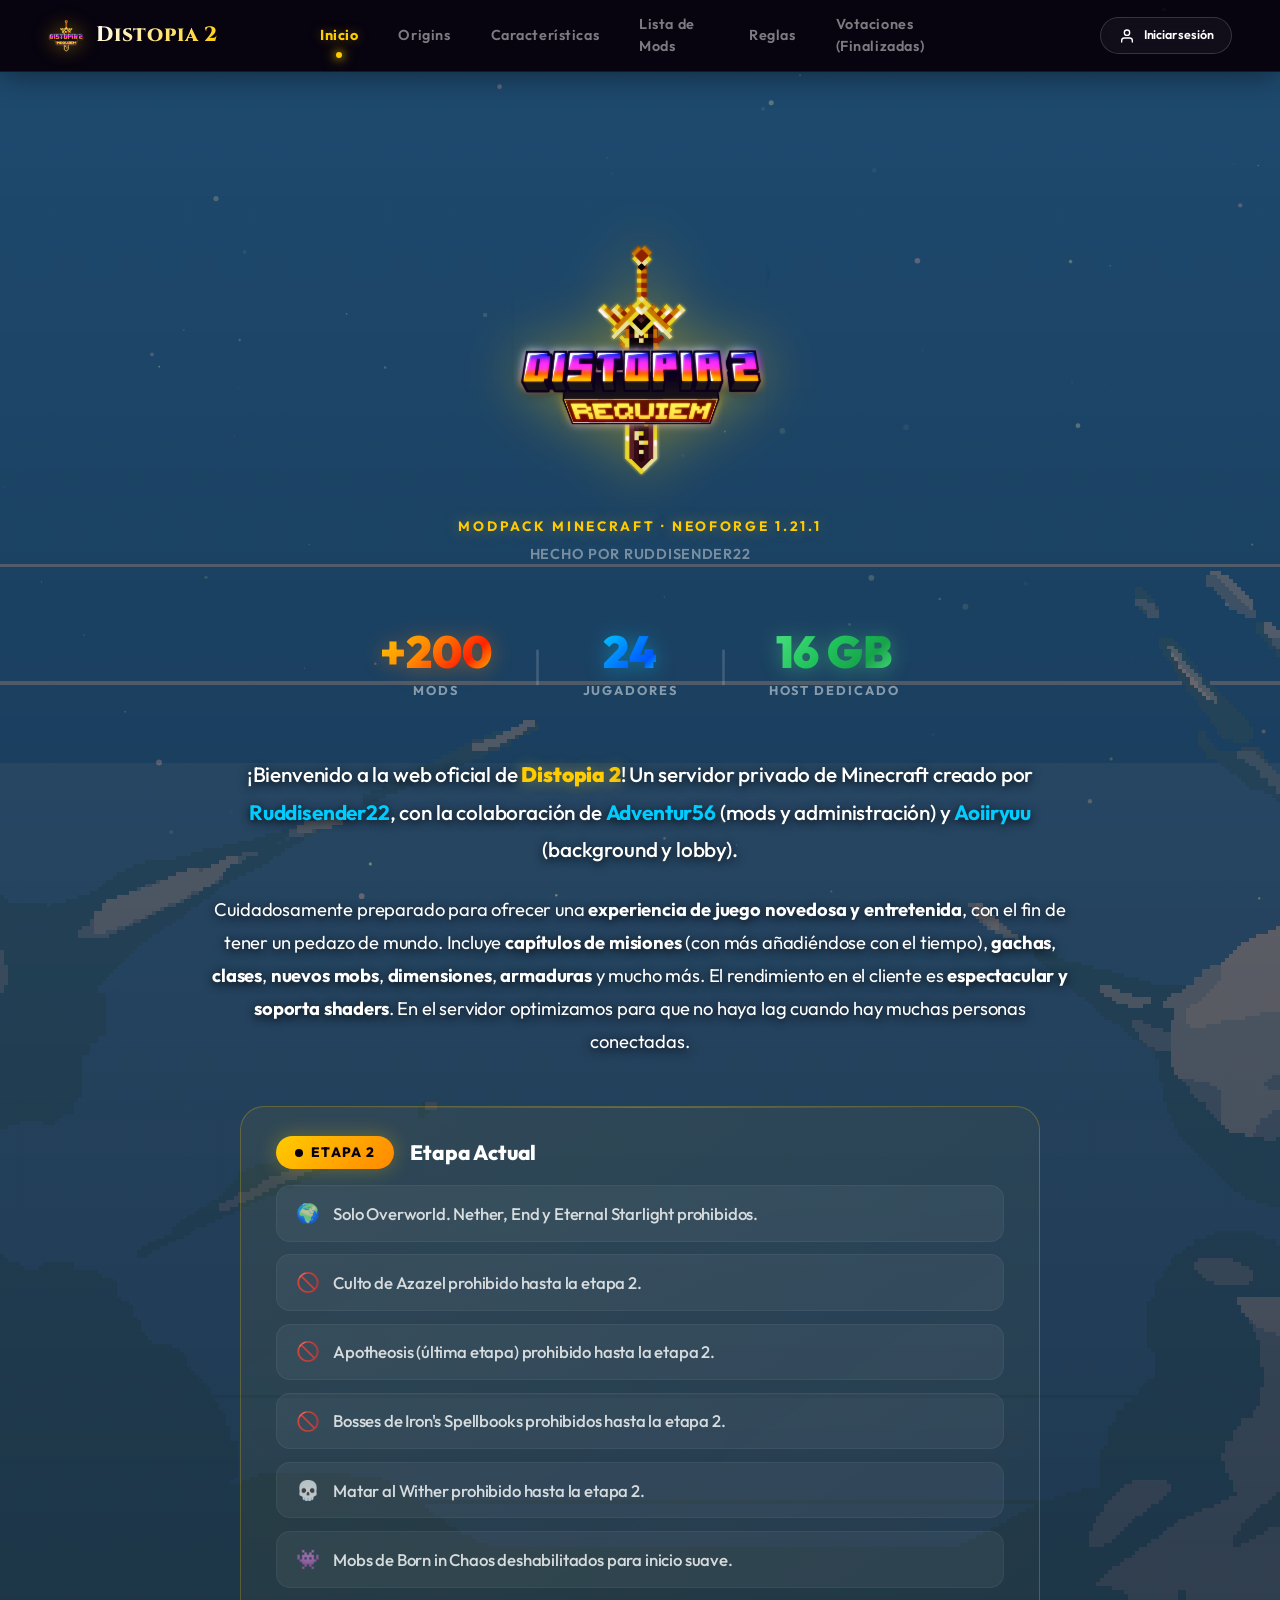
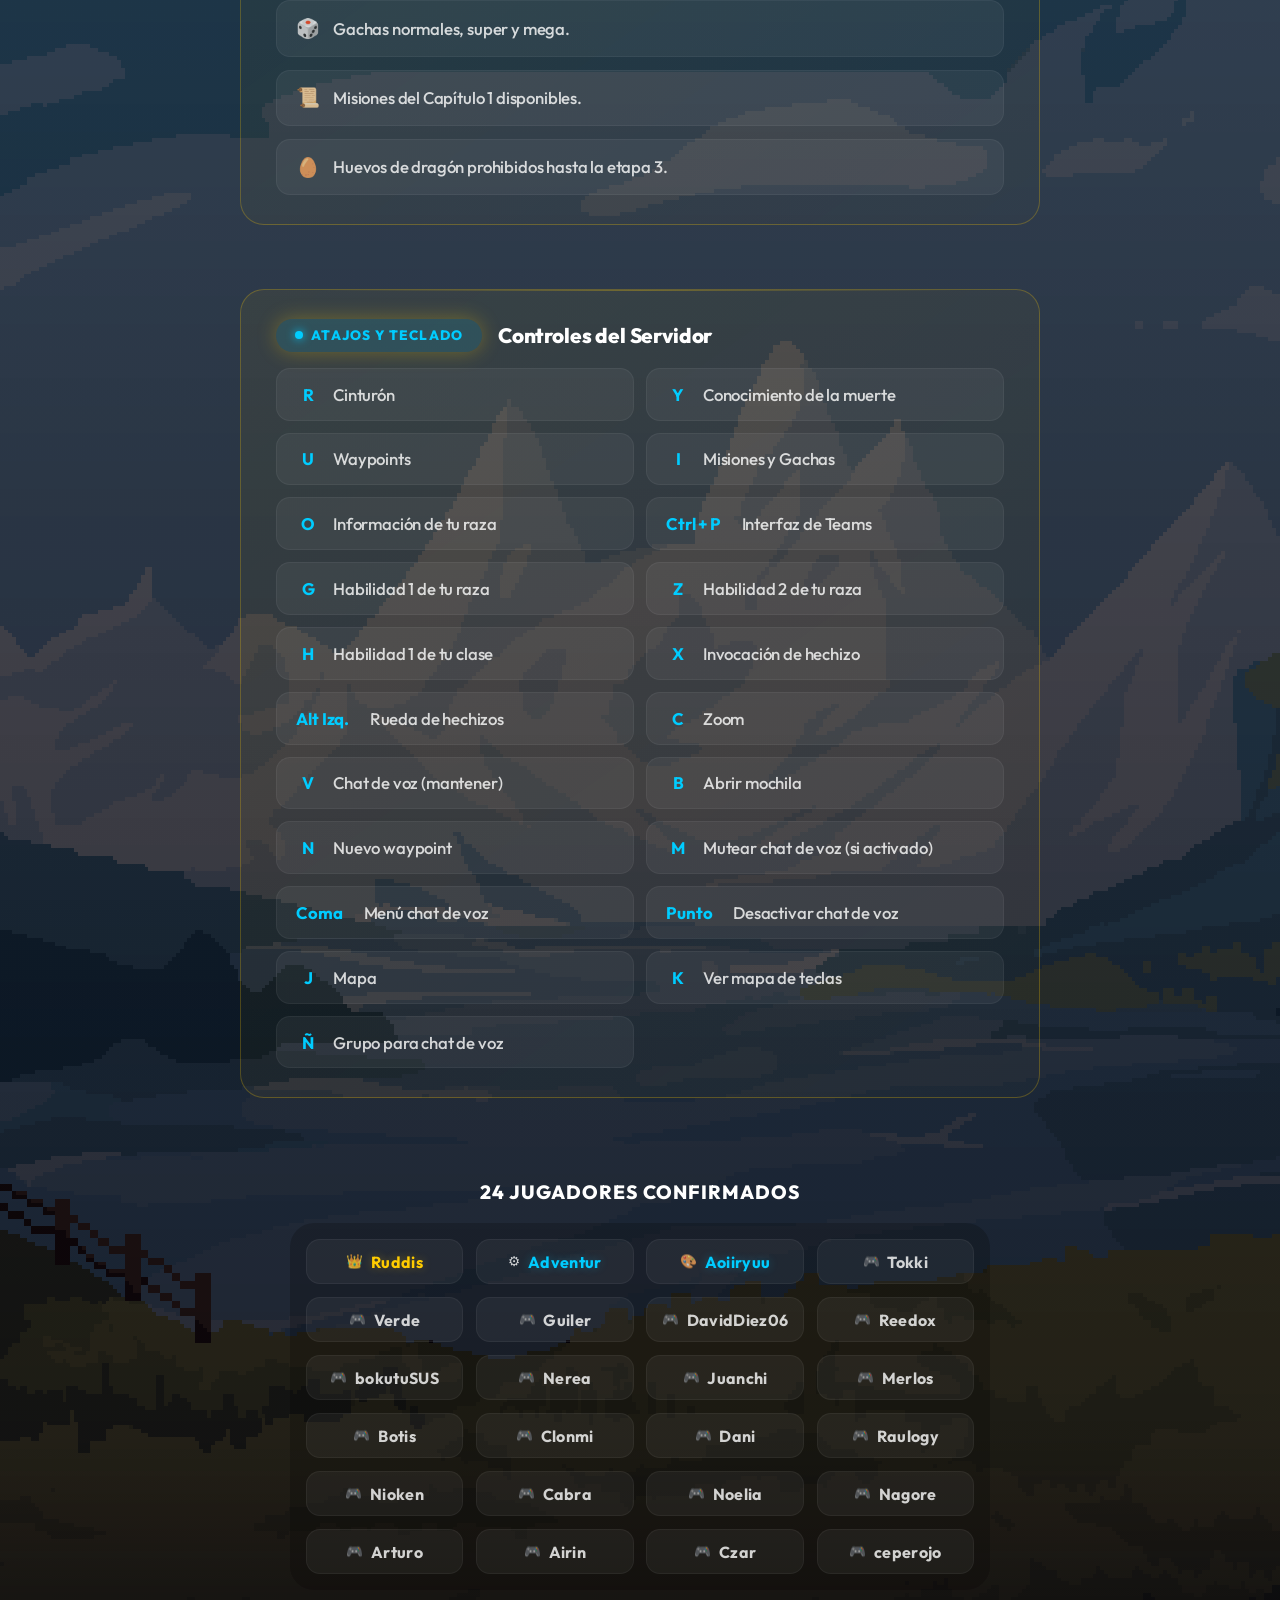
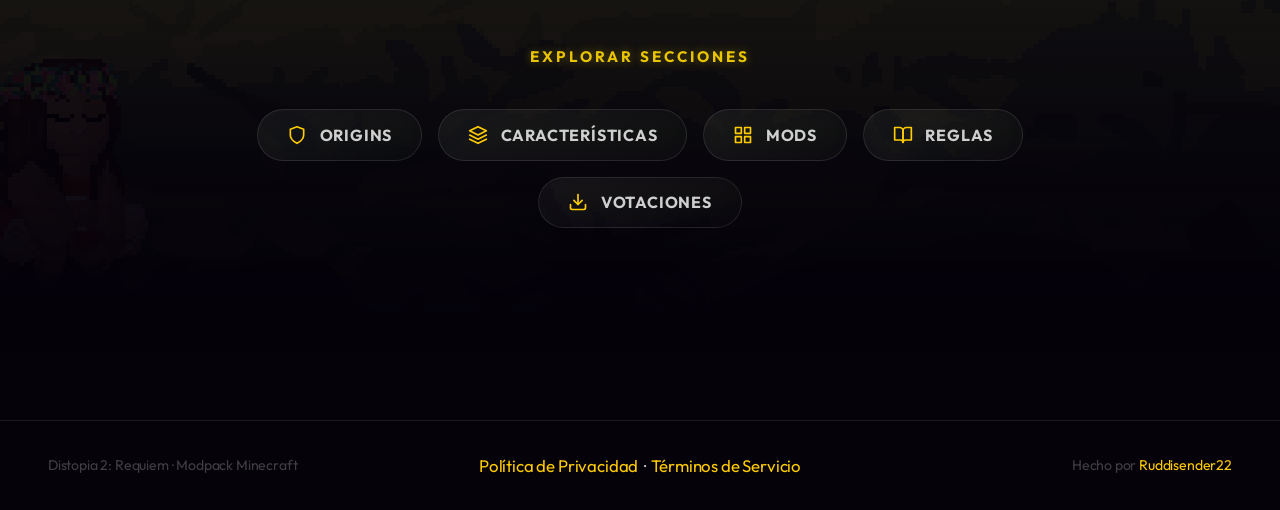
==== commit 7424a01d: "Actualizar a Etapa 2 y añadir nueva regla de civilizaciones" ====
--- a/index.html
+++ b/index.html
@@ -121,7 +121,7 @@
                 <div class="stage-banner-header">
                     <div class="stage-badge">
                         <span class="pulse-dot"></span>
-                        Etapa 1 — ¡Hola Mundo!
+                        Etapa 2
                     </div>
                     <span class="stage-banner-title">Etapa Actual</span>
                 </div>
--- a/style.css
+++ b/style.css
@@ -3681,6 +3681,7 @@
 .gacha-card.tier-super:hover    { border-color: rgba(56,189,248,0.6); }
 .gacha-card.tier-super .gacha-name { color: #38bdf8; }
 
+
 .gacha-card.tier-mega     { border-color: rgba(59,130,246,0.3); background: rgba(59,130,246,0.05); }
 .gacha-card.tier-mega:hover     { border-color: rgba(59,130,246,0.6); }
 .gacha-card.tier-mega .gacha-name { color: #3b82f6; }
@@ -3937,14 +3938,119 @@
     margin: 0 0 0.5rem 0;
 }
 
-.mod-card-desc {
-    font-size: 0.85rem;
-    color: var(--text-muted);
-    line-height: 1.4;
-    margin: 0;
-    display: -webkit-box;
-    -webkit-line-clamp: 3;
-    -webkit-box-orient: vertical;
-    overflow: hidden;
-    text-overflow: ellipsis;
-}
+
+
+/* ================================================================
+   MOBILE RESPONSIVENESS OVERRIDES
+   ================================================================ */
+@media (max-width: 768px) {
+    /* Navbar */
+    .site-navbar {
+        flex-wrap: wrap;
+        padding: 0.8rem 1rem;
+        height: auto;
+    }
+    .nav-brand {
+        margin-bottom: 0.5rem;
+    }
+    .nav-links {
+        overflow-x: auto;
+        white-space: nowrap;
+        padding-bottom: 0.5rem;
+        width: 100%;
+        justify-content: flex-start;
+        margin-bottom: 0.8rem;
+        -webkit-overflow-scrolling: touch;
+        gap: 1rem;
+    }
+    .nav-links::-webkit-scrollbar {
+        height: 4px;
+    }
+    .nav-links::-webkit-scrollbar-thumb {
+        background: var(--violet);
+        border-radius: 4px;
+    }
+    .auth-corner {
+        margin-left: 0;
+        width: 100%;
+        justify-content: center;
+        padding-top: 0.5rem;
+        border-top: 1px solid rgba(255, 255, 255, 0.05);
+    }
+
+    /* General Layout */
+    .content-wrapper, .page-header, .features-showcase, .origins-header {
+        padding: 1.5rem 1rem;
+    }
+    .page-title { font-size: 1.8rem; }
+    .page-subtitle { font-size: 0.95rem; }
+    .section-title { font-size: 1.5rem; }
+    .fc-title { font-size: 1.5rem; }
+    
+    .landing-hero { padding: 4rem 1rem; }
+    .landing-eyebrow { font-size: 0.75rem; }
+
+    /* Grids Override */
+    .player-roster-grid,
+    .class-grid,
+    .race-grid,
+    .mods-grid,
+    .vote-grid,
+    .gallery-grid,
+    .features-grid {
+        grid-template-columns: 1fr !important;
+        gap: 1rem;
+    }
+    
+    /* Origin Header adjustments */
+    .origins-header-inner {
+        flex-direction: column;
+        text-align: center;
+    }
+    .origins-logo {
+        width: 100px;
+        height: 100px;
+    }
+
+    /* Stage Banner & Timeline */
+    .stage-banner-header {
+        flex-direction: column;
+        align-items: flex-start;
+        gap: 1rem;
+    }
+    .stage-banner-features {
+        grid-template-columns: 1fr !important;
+    }
+    .stage-timeline {
+        padding-left: 1.5rem;
+    }
+
+    /* Modals */
+    .modal-content, .class-modal-content {
+        width: 95%;
+        margin: 20px auto;
+        padding: 1.5rem;
+    }
+    .modal-banner {
+        height: 100px;
+    }
+    .modal-title {
+        font-size: 1.5rem;
+    }
+
+    /* Tables, Iframes, Media */
+    img, video, iframe {
+        max-width: 100%;
+        height: auto;
+    }
+
+    /* Specific Stats */
+    .landing-stats {
+        flex-direction: column;
+        align-items: center;
+        gap: 1rem;
+    }
+    .landing-stat-sep {
+        display: none;
+    }
+}
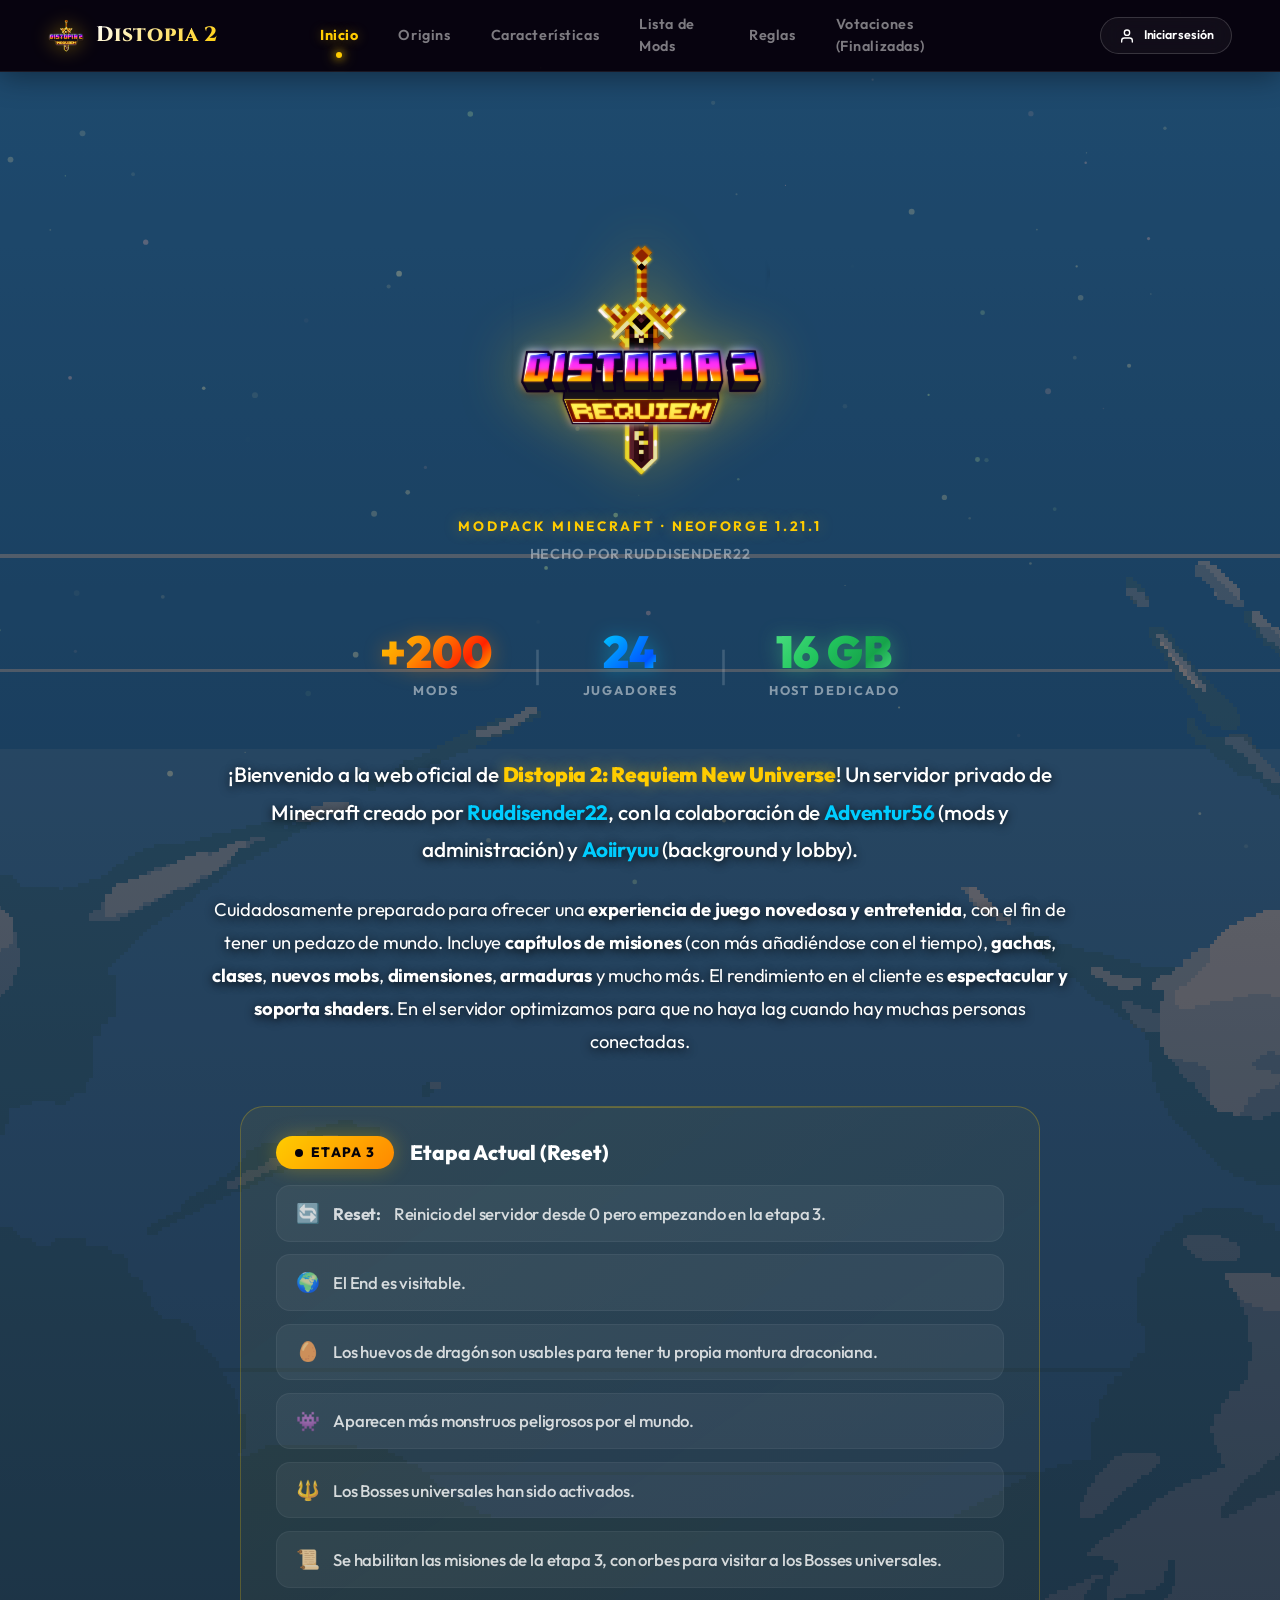
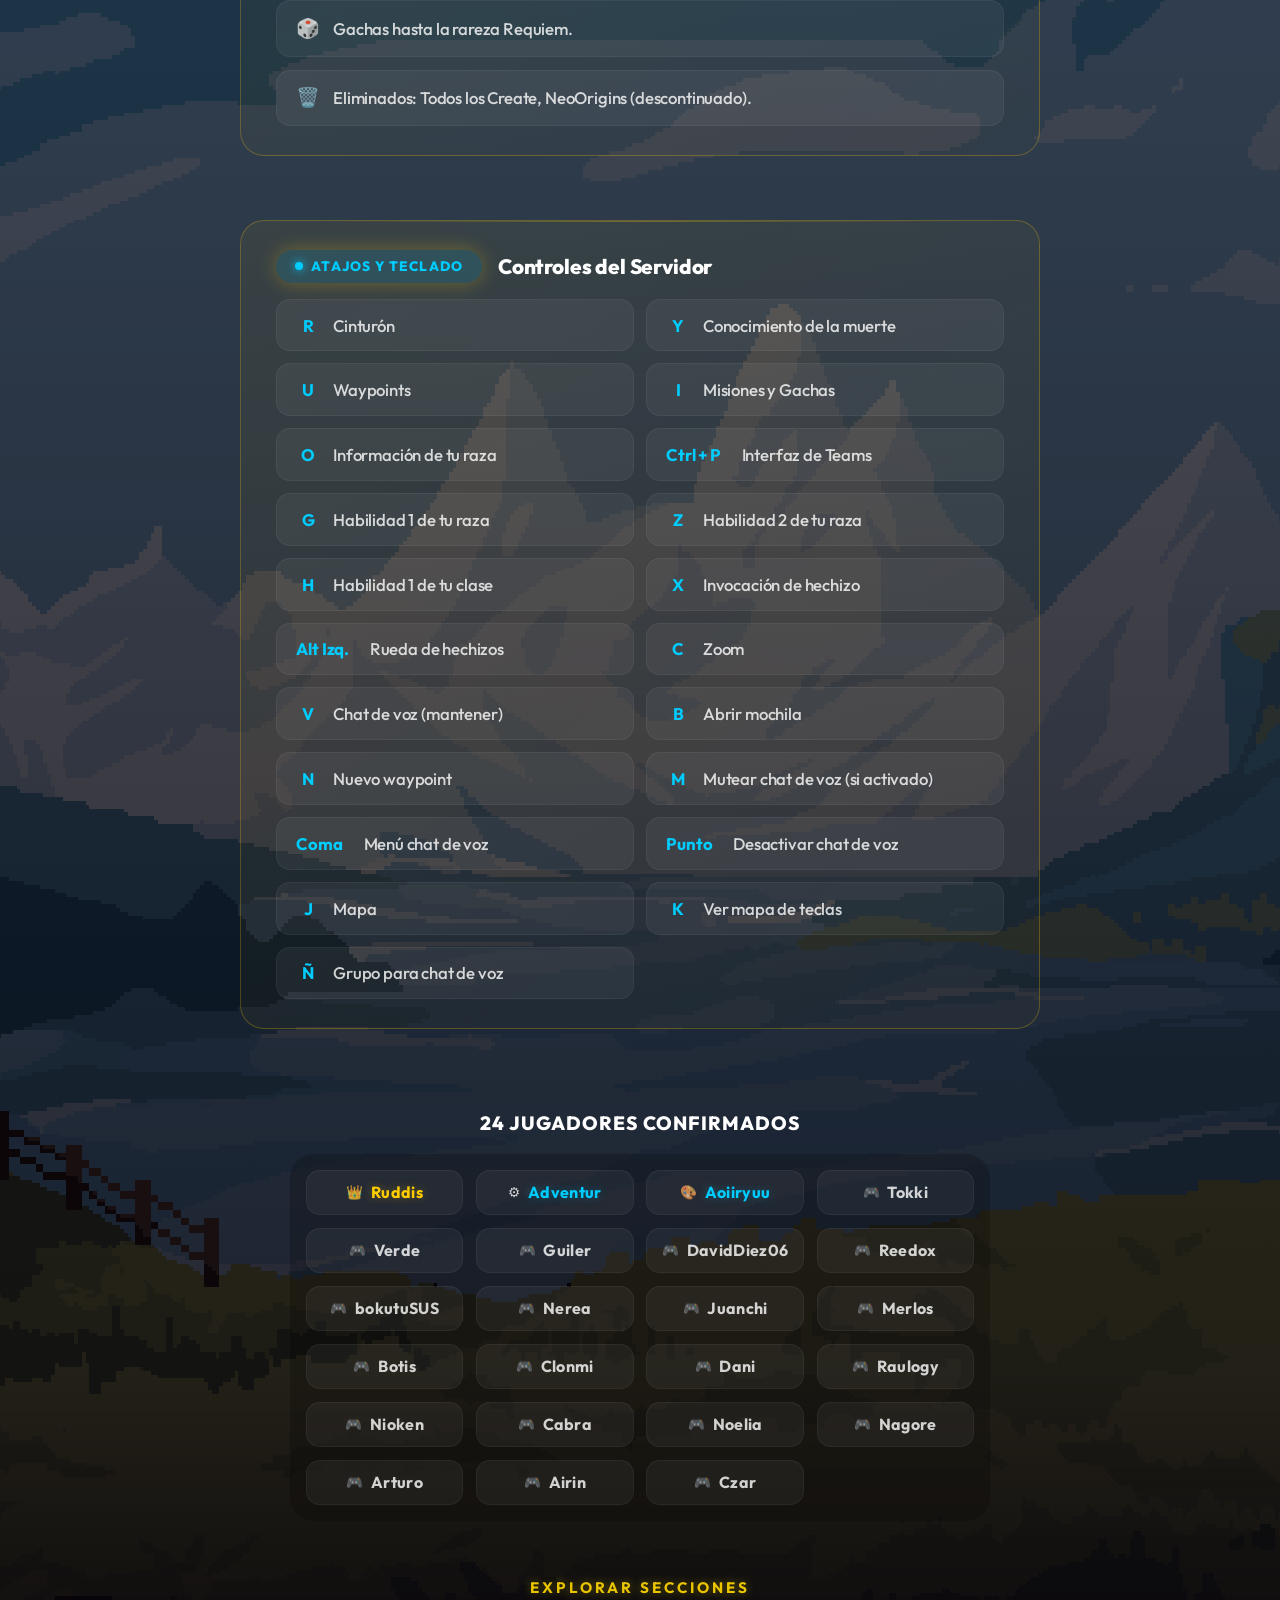
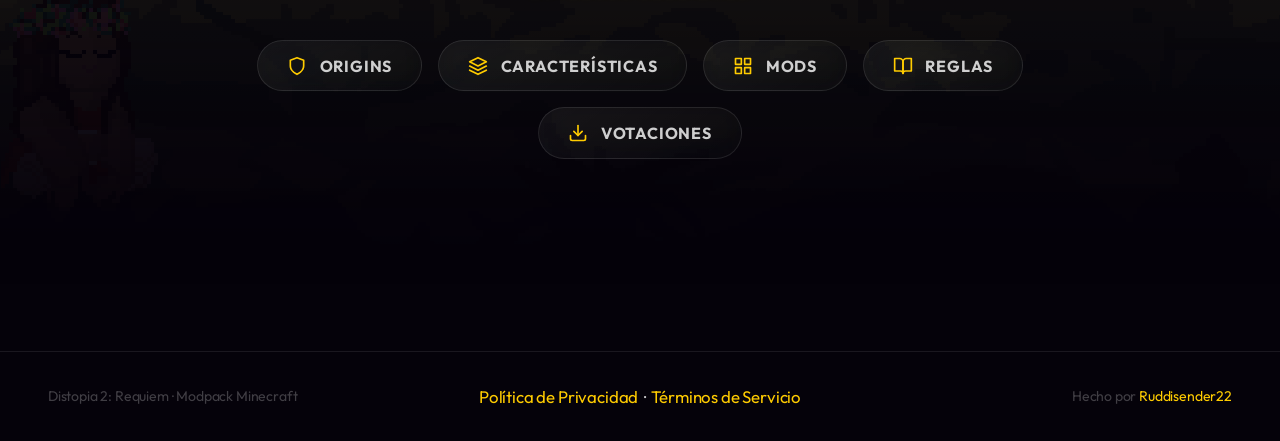
==== commit dbf0f6e0: "Update: Etapa 3 con Reset, eliminar Create y cambiar End Remastered por Ice and Fire - Cambiar etapa" ====
--- a/index.html
+++ b/index.html
@@ -100,7 +100,7 @@
             <!-- Description -->
             <div class="landing-description-container">
                 <p class="landing-description">
-                    ¡Bienvenido a la web oficial de <span class="brand-name">Distopia 2</span>!
+                    ¡Bienvenido a la web oficial de <span class="brand-name">Distopia 2: Requiem New Universe</span>!
                     Un servidor privado de Minecraft creado por <span class="creator-name">Ruddisender22</span>, 
                     con la colaboración de <span class="creator-name">Adventur56</span> (mods y administración) y 
                     <span class="creator-name">Aoiiryuu</span> (background y lobby).
@@ -121,20 +121,19 @@
                 <div class="stage-banner-header">
                     <div class="stage-badge">
                         <span class="pulse-dot"></span>
-                        Etapa 2
-                    </div>
-                    <span class="stage-banner-title">Etapa Actual</span>
+                        Etapa 3
+                    </div>
+                    <span class="stage-banner-title">Etapa Actual (Reset)</span>
                 </div>
                 <div class="stage-banner-features">
-                    <div class="stage-feature"><span class="feature-icon">🌍</span> Solo Overworld. Nether, End y Eternal Starlight prohibidos.</div>
-                    <div class="stage-feature"><span class="feature-icon">🚫</span> Culto de Azazel prohibido hasta la etapa 2.</div>
-                    <div class="stage-feature"><span class="feature-icon">🚫</span> Apotheosis (última etapa) prohibido hasta la etapa 2.</div>
-                    <div class="stage-feature"><span class="feature-icon">🚫</span> Bosses de Iron's Spellbooks prohibidos hasta la etapa 2.</div>
-                    <div class="stage-feature"><span class="feature-icon">💀</span> Matar al Wither prohibido hasta la etapa 2.</div>
-                    <div class="stage-feature"><span class="feature-icon">👾</span> Mobs de Born in Chaos deshabilitados para inicio suave.</div>
-                    <div class="stage-feature"><span class="feature-icon">🎲</span> Gachas normales, super y mega.</div>
-                    <div class="stage-feature"><span class="feature-icon">📜</span> Misiones del Capítulo 1 disponibles.</div>
-                    <div class="stage-feature"><span class="feature-icon">🥚</span> Huevos de dragón prohibidos hasta la etapa 3.</div>
+                    <div class="stage-feature"><span class="feature-icon">🔄</span> <strong>Reset:</strong> Reinicio del servidor desde 0 pero empezando en la etapa 3.</div>
+                    <div class="stage-feature"><span class="feature-icon">🌍</span> El End es visitable.</div>
+                    <div class="stage-feature"><span class="feature-icon">🥚</span> Los huevos de dragón son usables para tener tu propia montura draconiana.</div>
+                    <div class="stage-feature"><span class="feature-icon">👾</span> Aparecen más monstruos peligrosos por el mundo.</div>
+                    <div class="stage-feature"><span class="feature-icon">🔱</span> Los Bosses universales han sido activados.</div>
+                    <div class="stage-feature"><span class="feature-icon">📜</span> Se habilitan las misiones de la etapa 3, con orbes para visitar a los Bosses universales.</div>
+                    <div class="stage-feature"><span class="feature-icon">🎲</span> Gachas hasta la rareza Requiem.</div>
+                    <div class="stage-feature"><span class="feature-icon">🗑️</span> Eliminados: Todos los Create, NeoOrigins (descontinuado).</div>
                 </div>
             </div>
 
@@ -200,7 +199,6 @@
                         <div class="roster-player"><span class="roster-role">🎮</span><span class="roster-name">Arturo</span></div>
                         <div class="roster-player"><span class="roster-role">🎮</span><span class="roster-name">Airin</span></div>
                         <div class="roster-player"><span class="roster-role">🎮</span><span class="roster-name">Czar</span></div>
-                        <div class="roster-player"><span class="roster-role">🎮</span><span class="roster-name">ceperojo</span></div>
                     </div>
                 </div>
             </div>
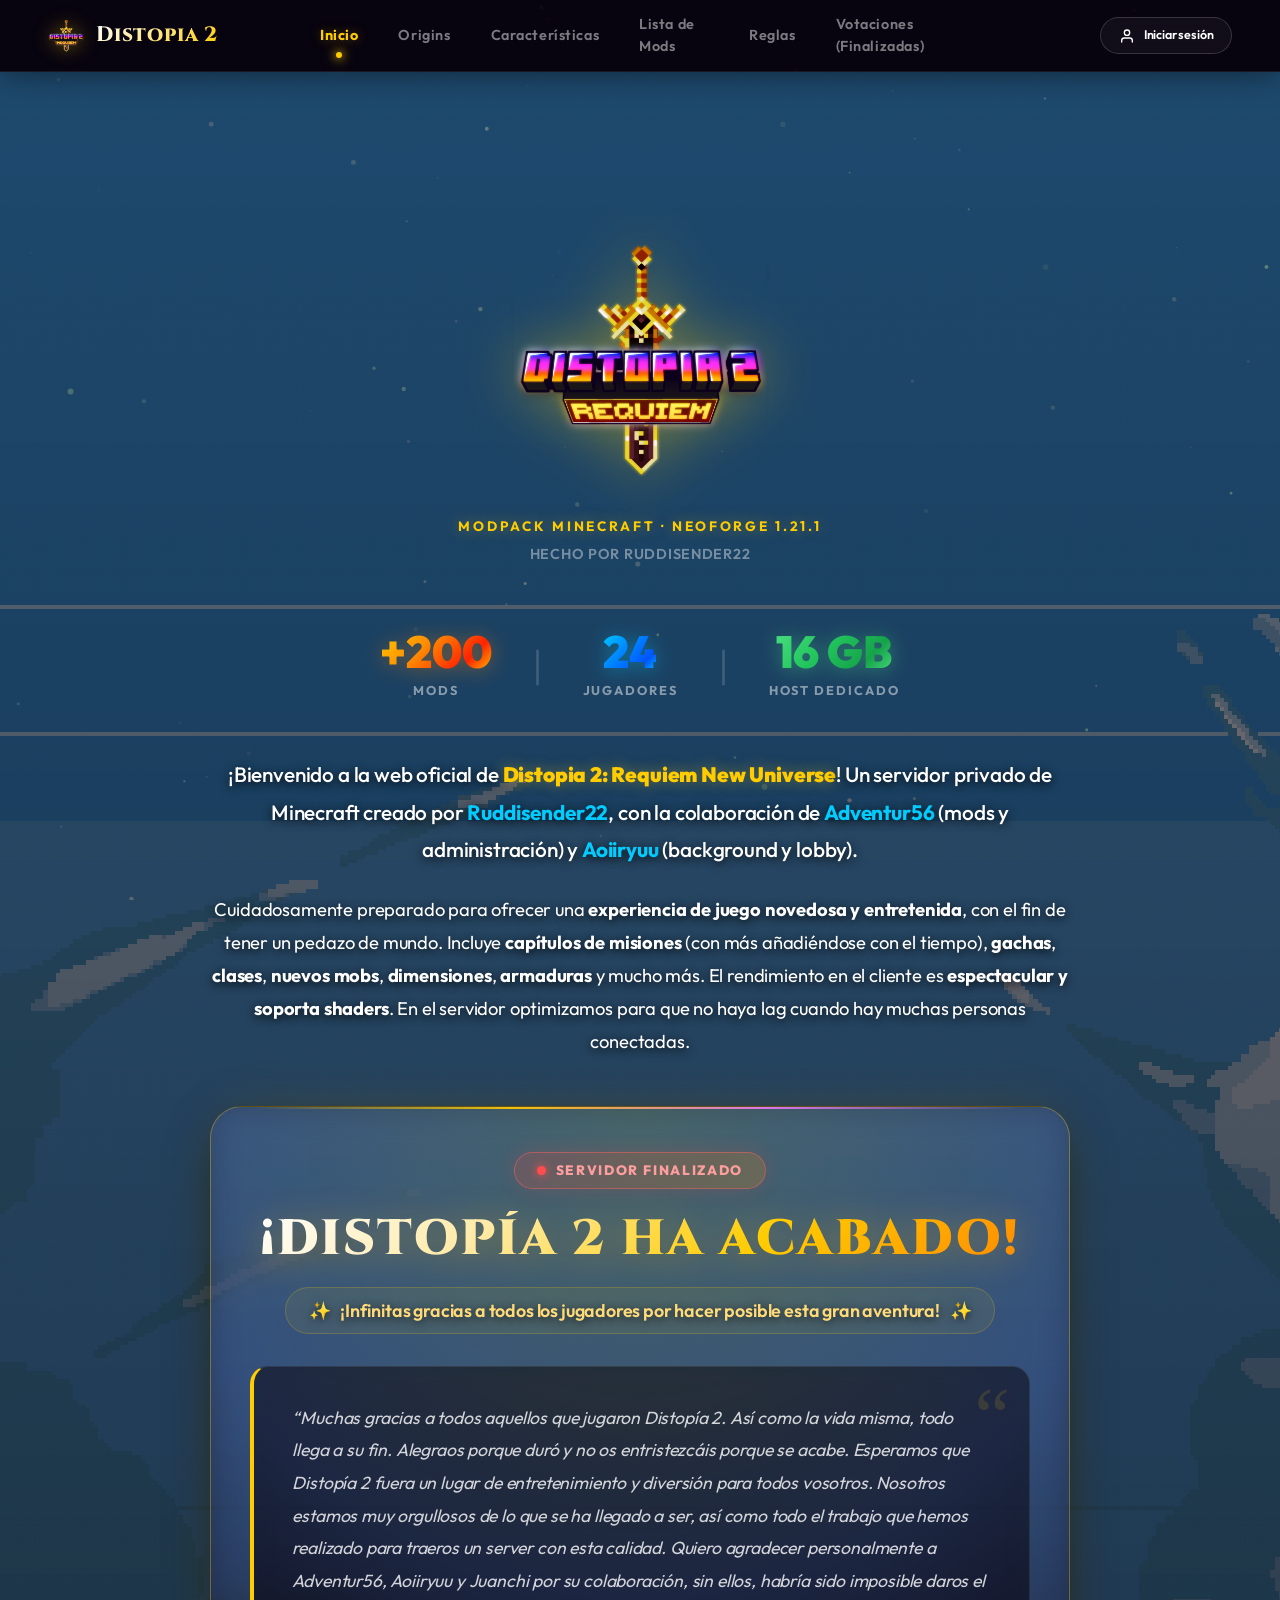
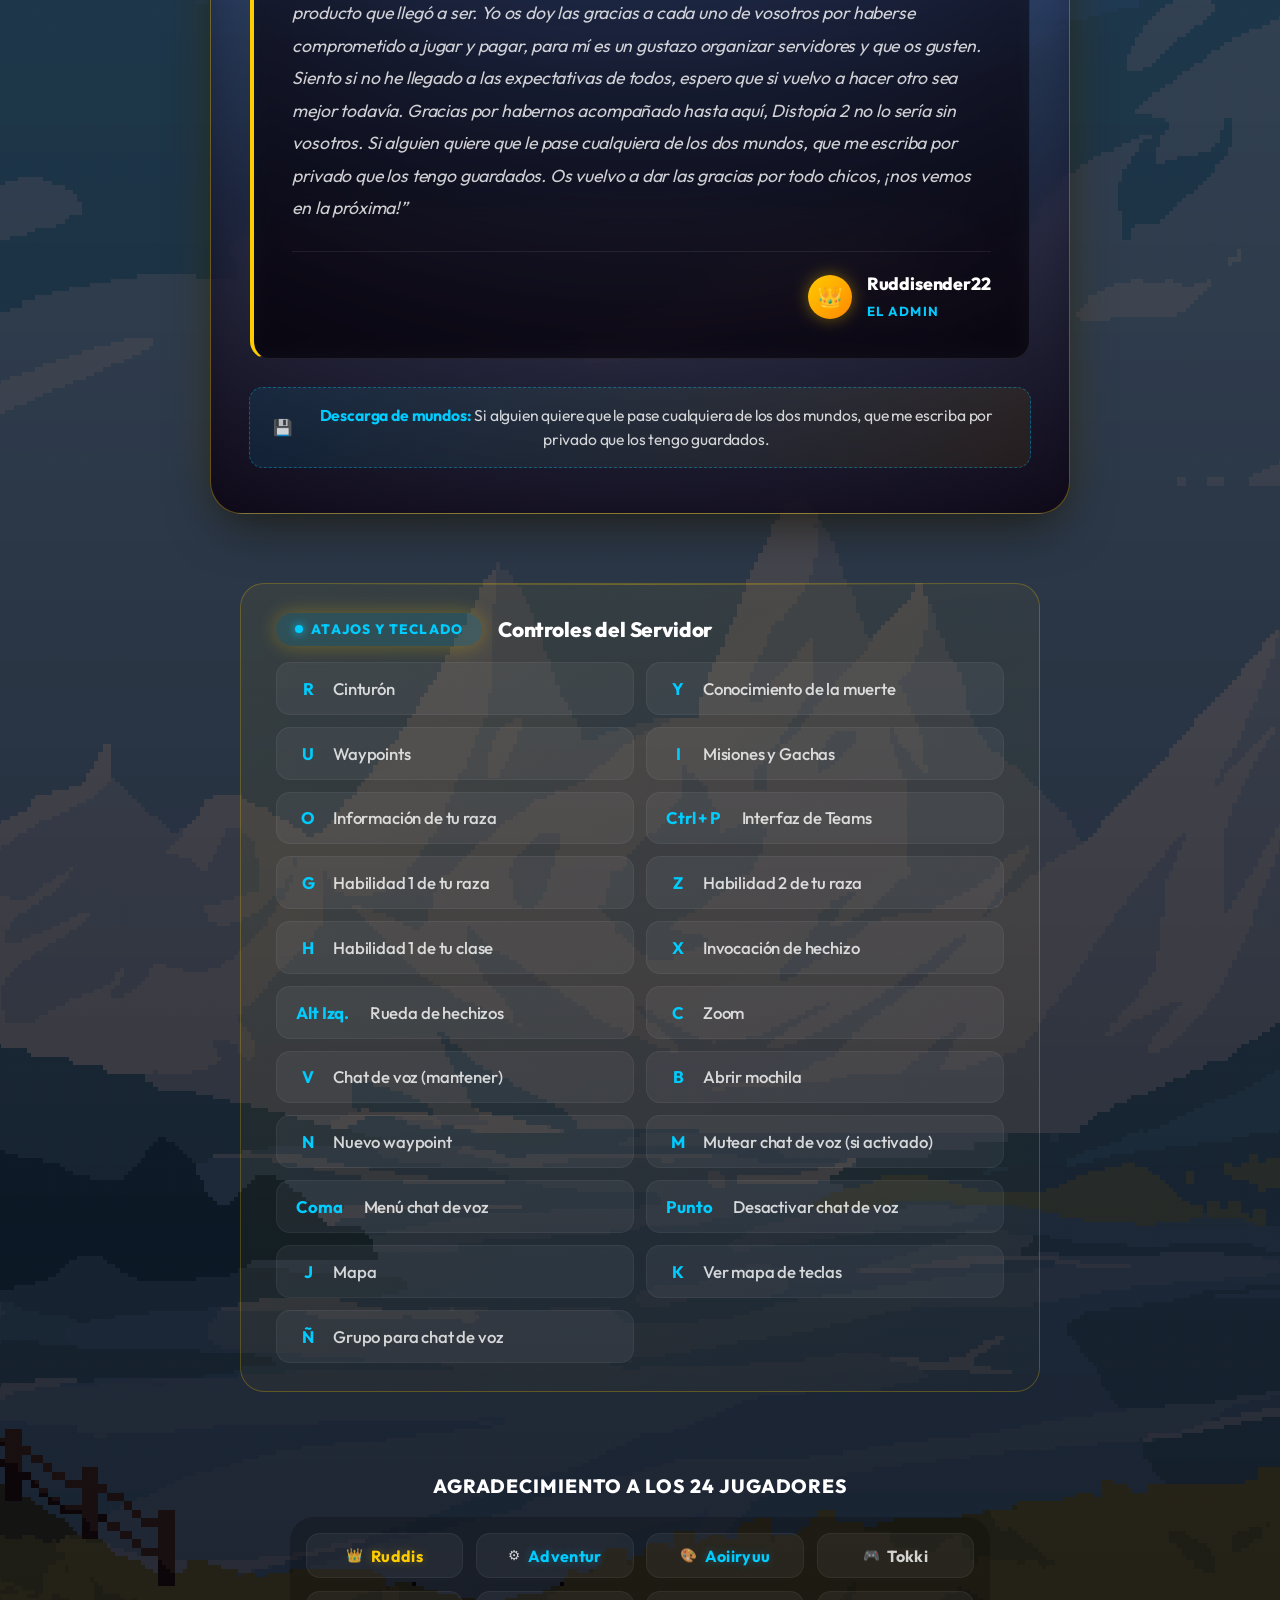
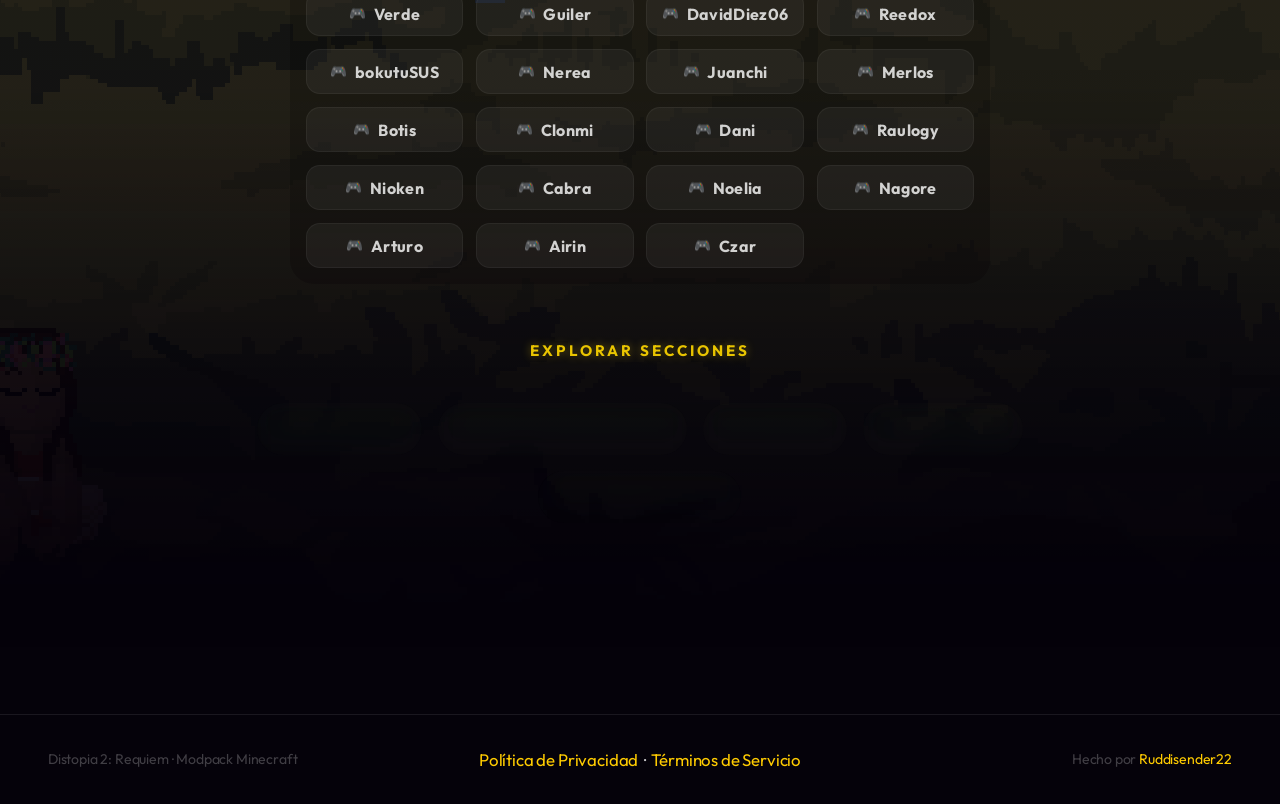
==== commit 25087a72: "feat: actualizar estado de fin de servidor y mensaje de despedida en inicio" ====
--- a/index.html
+++ b/index.html
@@ -14,7 +14,7 @@
     <link
         href="https://fonts.googleapis.com/css2?family=Inter:wght@400;500;600;700&family=Outfit:wght@500;600;700;800;900&family=Cinzel:wght@400;500;600;700;800;900&display=swap"
         rel="stylesheet">
-    <link rel="stylesheet" href="style.css?v=25">
+    <link rel="stylesheet" href="style.css?v=26">
 </head>
 
 <body>
@@ -115,27 +115,40 @@
                     no haya lag cuando hay muchas personas conectadas.
                 </p>
             </div>
-
-            <!-- Stage Banner -->
-            <div class="stage-banner">
-                <div class="stage-banner-header">
-                    <div class="stage-badge">
-                        <span class="pulse-dot"></span>
-                        Etapa 3
-                    </div>
-                    <span class="stage-banner-title">Etapa Actual (Reset)</span>
-                </div>
-                <div class="stage-banner-features">
-                    <div class="stage-feature"><span class="feature-icon">🔄</span> <strong>Reset:</strong> Reinicio del servidor desde 0 pero empezando en la etapa 3.</div>
-                    <div class="stage-feature"><span class="feature-icon">🌍</span> El End es visitable.</div>
-                    <div class="stage-feature"><span class="feature-icon">🥚</span> Los huevos de dragón son usables para tener tu propia montura draconiana.</div>
-                    <div class="stage-feature"><span class="feature-icon">👾</span> Aparecen más monstruos peligrosos por el mundo.</div>
-                    <div class="stage-feature"><span class="feature-icon">🔱</span> Los Bosses universales han sido activados.</div>
-                    <div class="stage-feature"><span class="feature-icon">📜</span> Se habilitan las misiones de la etapa 3, con orbes para visitar a los Bosses universales.</div>
-                    <div class="stage-feature"><span class="feature-icon">🎲</span> Gachas hasta la rareza Requiem.</div>
-                    <div class="stage-feature"><span class="feature-icon">🗑️</span> Eliminados: Todos los Create, NeoOrigins (descontinuado).</div>
-                </div>
-            </div>
+            <!-- ══ FAREWELL BANNER (DISTOPIA 2 HA ACABADO) ══ -->
+            <section class="farewell-banner" aria-label="Fin de Distopía 2">
+                <div class="farewell-badge">
+                    <span class="farewell-badge-pulse"></span>
+                    Servidor Finalizado
+                </div>
+
+                <h2 class="farewell-title">¡DISTOPÍA 2 HA ACABADO!</h2>
+
+                <div class="farewell-gratitude">
+                    <span class="farewell-gratitude-icon">✨</span>
+                    <span>¡Infinitas gracias a todos los jugadores por hacer posible esta gran aventura!</span>
+                    <span class="farewell-gratitude-icon">✨</span>
+                </div>
+
+                <div class="farewell-quote-wrapper">
+                    <span class="farewell-quote-mark" aria-hidden="true">&ldquo;</span>
+                    <blockquote class="farewell-quote-text">
+                        &ldquo;Muchas gracias a todos aquellos que jugaron Distopía 2. Así como la vida misma, todo llega a su fin. Alegraos porque duró y no os entristezcáis porque se acabe. Esperamos que Distopía 2 fuera un lugar de entretenimiento y diversión para todos vosotros. Nosotros estamos muy orgullosos de lo que se ha llegado a ser, así como todo el trabajo que hemos realizado para traeros un server con esta calidad. Quiero agradecer personalmente a Adventur56, Aoiiryuu y Juanchi por su colaboración, sin ellos, habría sido imposible daros el producto que llegó a ser. Yo os doy las gracias a cada uno de vosotros por haberse comprometido a jugar y pagar, para mí es un gustazo organizar servidores y que os gusten. Siento si no he llegado a las expectativas de todos, espero que si vuelvo a hacer otro sea mejor todavía. Gracias por habernos acompañado hasta aquí, Distopía 2 no lo sería sin vosotros. Si alguien quiere que le pase cualquiera de los dos mundos, que me escriba por privado que los tengo guardados. Os vuelvo a dar las gracias por todo chicos, ¡nos vemos en la próxima!&rdquo;
+                    </blockquote>
+                    <div class="farewell-author-box">
+                        <div class="farewell-author-avatar">👑</div>
+                        <div class="farewell-author-meta">
+                            <span class="farewell-author-name">Ruddisender22</span>
+                            <span class="farewell-author-role">el Admin</span>
+                        </div>
+                    </div>
+                </div>
+
+                <div class="farewell-worlds-notice">
+                    <span class="notice-icon">💾</span>
+                    <span><strong>Descarga de mundos:</strong> Si alguien quiere que le pase cualquiera de los dos mundos, que me escriba por privado que los tengo guardados.</span>
+                </div>
+            </section>
 
             <!-- Controls Banner -->
             <div class="stage-banner" style="margin-top: 1.5rem;">
@@ -173,7 +186,7 @@
 
             <!-- Player Roster -->
             <div class="player-roster-section">
-                <h3 class="player-roster-title">24 Jugadores Confirmados</h3>
+                <h3 class="player-roster-title">Agradecimiento a los 24 Jugadores</h3>
                 <div class="player-roster-wrapper">
                     <div class="player-roster-grid" id="player-roster-grid">
                         <div class="roster-player"><span class="roster-role">👑</span><span class="roster-name admin">Ruddis</span></div>
--- a/style.css
+++ b/style.css
@@ -3532,6 +3532,194 @@
   font-size: 1.2rem;
 }
 
+/* ── Farewell Banner (Fin de Servidor) ── */
+.farewell-banner {
+  max-width: 860px;
+  width: 100%;
+  margin: 0 auto 2.8rem;
+  background: radial-gradient(circle at 50% 0%, rgba(255, 204, 0, 0.12) 0%, rgba(138, 43, 226, 0.08) 45%, rgba(12, 5, 20, 0.92) 100%);
+  border: 1px solid rgba(255, 204, 0, 0.35);
+  border-radius: var(--r-2xl);
+  padding: 2.8rem 2.4rem;
+  position: relative;
+  overflow: hidden;
+  box-shadow: 0 16px 50px -10px rgba(0, 0, 0, 0.7), 0 0 60px -15px rgba(255, 204, 0, 0.22);
+  text-align: center;
+  backdrop-filter: blur(16px);
+  -webkit-backdrop-filter: blur(16px);
+}
+
+.farewell-banner::before {
+  content: '';
+  position: absolute;
+  top: 0;
+  left: 5%;
+  right: 5%;
+  height: 2px;
+  background: linear-gradient(90deg, transparent, rgba(255, 204, 0, 0.9), rgba(232, 121, 249, 0.9), transparent);
+}
+
+.farewell-badge {
+  display: inline-flex;
+  align-items: center;
+  gap: 0.6rem;
+  background: linear-gradient(135deg, rgba(255, 60, 60, 0.2) 0%, rgba(255, 140, 0, 0.2) 100%);
+  border: 1px solid rgba(255, 100, 100, 0.45);
+  padding: 0.45rem 1.4rem;
+  border-radius: var(--r-pill);
+  font-family: var(--font-head);
+  font-size: 0.85rem;
+  font-weight: 800;
+  color: #ff9e9e;
+  text-transform: uppercase;
+  letter-spacing: 0.12em;
+  margin-bottom: 1.4rem;
+  box-shadow: 0 0 20px rgba(255, 60, 60, 0.2);
+}
+
+.farewell-badge-pulse {
+  width: 9px;
+  height: 9px;
+  background: #ff4d4d;
+  border-radius: 50%;
+  box-shadow: 0 0 10px #ff4d4d;
+  animation: pulseEnded 2.5s infinite ease-in-out;
+}
+
+@keyframes pulseEnded {
+  0%, 100% { opacity: 1; transform: scale(1); }
+  50% { opacity: 0.35; transform: scale(0.75); }
+}
+
+.farewell-title {
+  font-family: 'Cinzel', 'Outfit', serif;
+  font-size: clamp(1.8rem, 4.8vw, 3.1rem);
+  font-weight: 900;
+  line-height: 1.15;
+  letter-spacing: 0.04em;
+  text-transform: uppercase;
+  margin: 0 auto 1.2rem;
+  background: linear-gradient(135deg, #ffffff 0%, #ffeaa7 30%, #ffcc00 65%, #ff8800 100%);
+  -webkit-background-clip: text;
+  -webkit-text-fill-color: transparent;
+  filter: drop-shadow(0 4px 18px rgba(255, 180, 0, 0.4));
+}
+
+.farewell-gratitude {
+  display: inline-flex;
+  align-items: center;
+  justify-content: center;
+  gap: 0.6rem;
+  font-size: 1.12rem;
+  font-weight: 600;
+  color: #ffda79;
+  margin-bottom: 2rem;
+  text-shadow: 0 2px 10px rgba(0, 0, 0, 0.7);
+  padding: 0.6rem 1.4rem;
+  background: rgba(255, 204, 0, 0.07);
+  border-radius: var(--r-pill);
+  border: 1px solid rgba(255, 204, 0, 0.2);
+  line-height: 1.4;
+}
+
+.farewell-quote-wrapper {
+  position: relative;
+  margin: 0 auto;
+  max-width: 780px;
+  background: rgba(0, 0, 0, 0.48);
+  border: 1px solid rgba(255, 255, 255, 0.09);
+  border-left: 4px solid #ffcc00;
+  border-radius: var(--r-lg);
+  padding: 2.2rem 2.4rem;
+  text-align: left;
+  backdrop-filter: blur(10px);
+  -webkit-backdrop-filter: blur(10px);
+}
+
+.farewell-quote-mark {
+  position: absolute;
+  top: 0.6rem;
+  right: 1.2rem;
+  font-family: Georgia, serif;
+  font-size: 5rem;
+  line-height: 1;
+  color: rgba(255, 204, 0, 0.12);
+  pointer-events: none;
+  user-select: none;
+}
+
+.farewell-quote-text {
+  font-size: 1.1rem;
+  line-height: 1.85;
+  color: var(--t2);
+  font-weight: 400;
+  margin-bottom: 1.6rem;
+  position: relative;
+  z-index: 1;
+  font-style: italic;
+}
+
+.farewell-author-box {
+  display: flex;
+  align-items: center;
+  justify-content: flex-end;
+  gap: 0.9rem;
+  border-top: 1px solid rgba(255, 255, 255, 0.08);
+  padding-top: 1.2rem;
+}
+
+.farewell-author-avatar {
+  width: 44px;
+  height: 44px;
+  border-radius: 50%;
+  background: linear-gradient(135deg, #ffcc00 0%, #ff8800 100%);
+  display: flex;
+  align-items: center;
+  justify-content: center;
+  font-size: 1.3rem;
+  box-shadow: 0 0 16px rgba(255, 204, 0, 0.4);
+  flex-shrink: 0;
+}
+
+.farewell-author-meta {
+  text-align: left;
+}
+
+.farewell-author-name {
+  font-family: var(--font-head);
+  font-size: 1.1rem;
+  font-weight: 800;
+  color: #fff;
+  display: block;
+}
+
+.farewell-author-role {
+  font-size: 0.82rem;
+  font-weight: 700;
+  color: var(--cyan);
+  text-transform: uppercase;
+  letter-spacing: 0.1em;
+}
+
+.farewell-worlds-notice {
+  display: flex;
+  align-items: center;
+  justify-content: center;
+  gap: 0.8rem;
+  margin-top: 1.8rem;
+  padding: 1rem 1.4rem;
+  background: linear-gradient(90deg, rgba(0, 204, 255, 0.09) 0%, rgba(255, 204, 0, 0.07) 100%);
+  border: 1px dashed rgba(0, 204, 255, 0.35);
+  border-radius: var(--r-md);
+  font-size: 0.98rem;
+  color: var(--t2);
+  line-height: 1.5;
+}
+
+.farewell-worlds-notice strong {
+  color: var(--cyan);
+}
+
 /* ── Player Roster (Vertical Marquee) ── */
 .player-roster-section {
   margin-top: 2.5rem;
@@ -4025,6 +4213,27 @@
         padding-left: 1.5rem;
     }
 
+    /* Farewell Banner mobile */
+    .farewell-banner {
+        padding: 2rem 1.2rem;
+    }
+    .farewell-quote-wrapper {
+        padding: 1.6rem 1.2rem;
+    }
+    .farewell-gratitude {
+        font-size: 0.98rem;
+        padding: 0.5rem 1rem;
+    }
+    .farewell-quote-text {
+        font-size: 1.02rem;
+        line-height: 1.7;
+    }
+    .farewell-worlds-notice {
+        flex-direction: column;
+        text-align: center;
+        font-size: 0.92rem;
+    }
+
     /* Modals */
     .modal-content, .class-modal-content {
         width: 95%;
